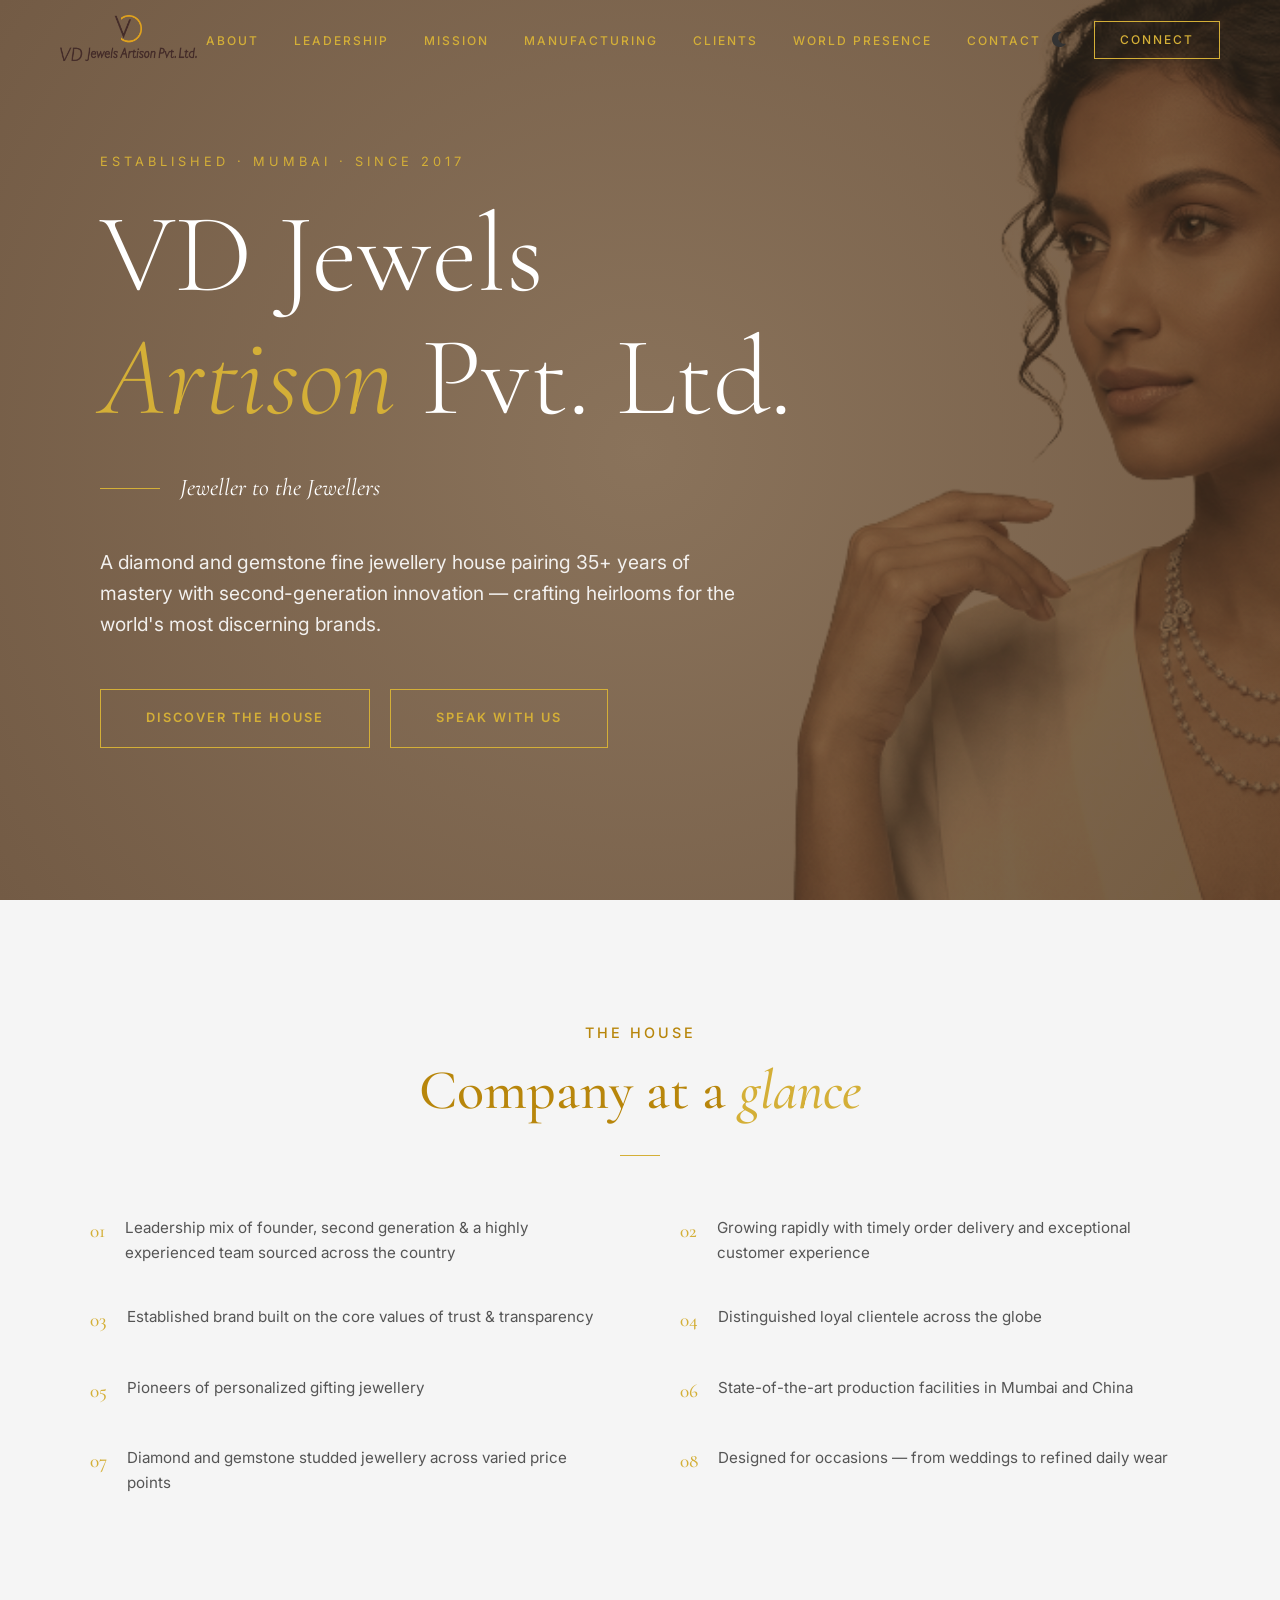
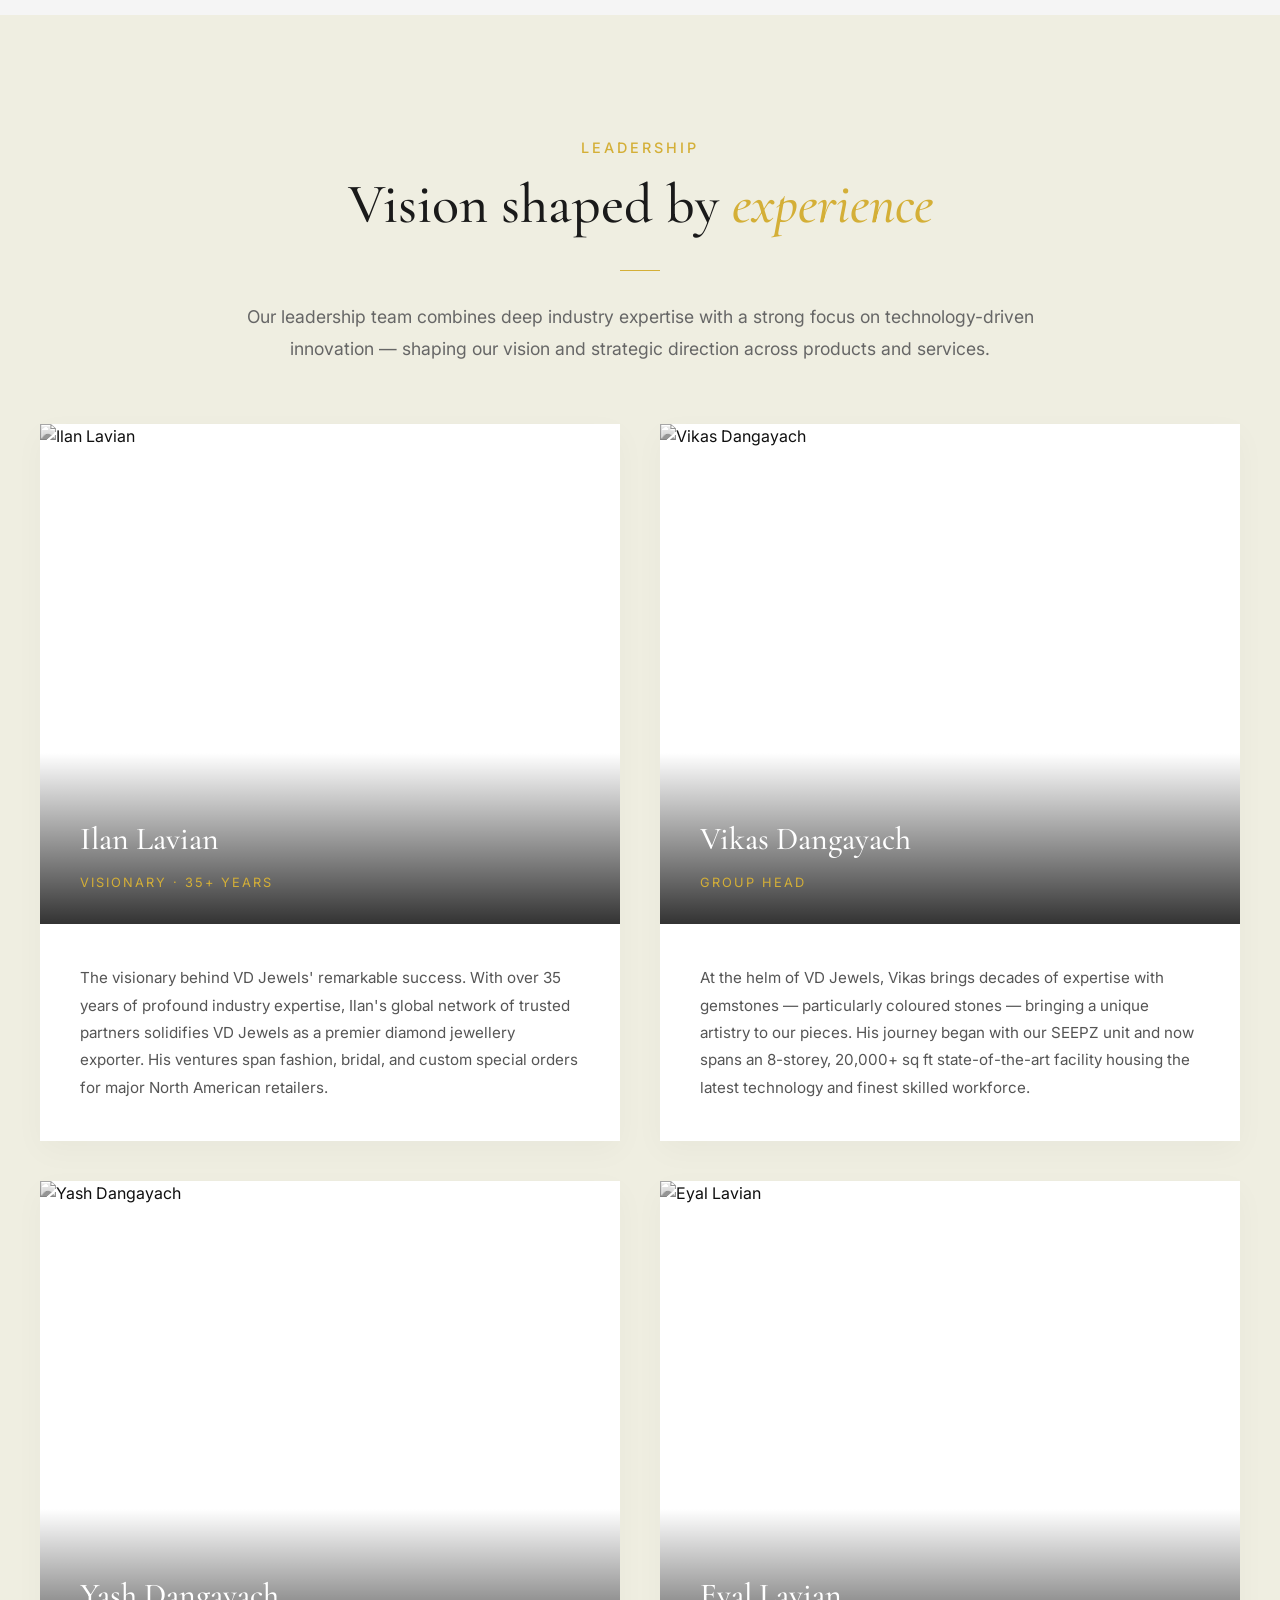
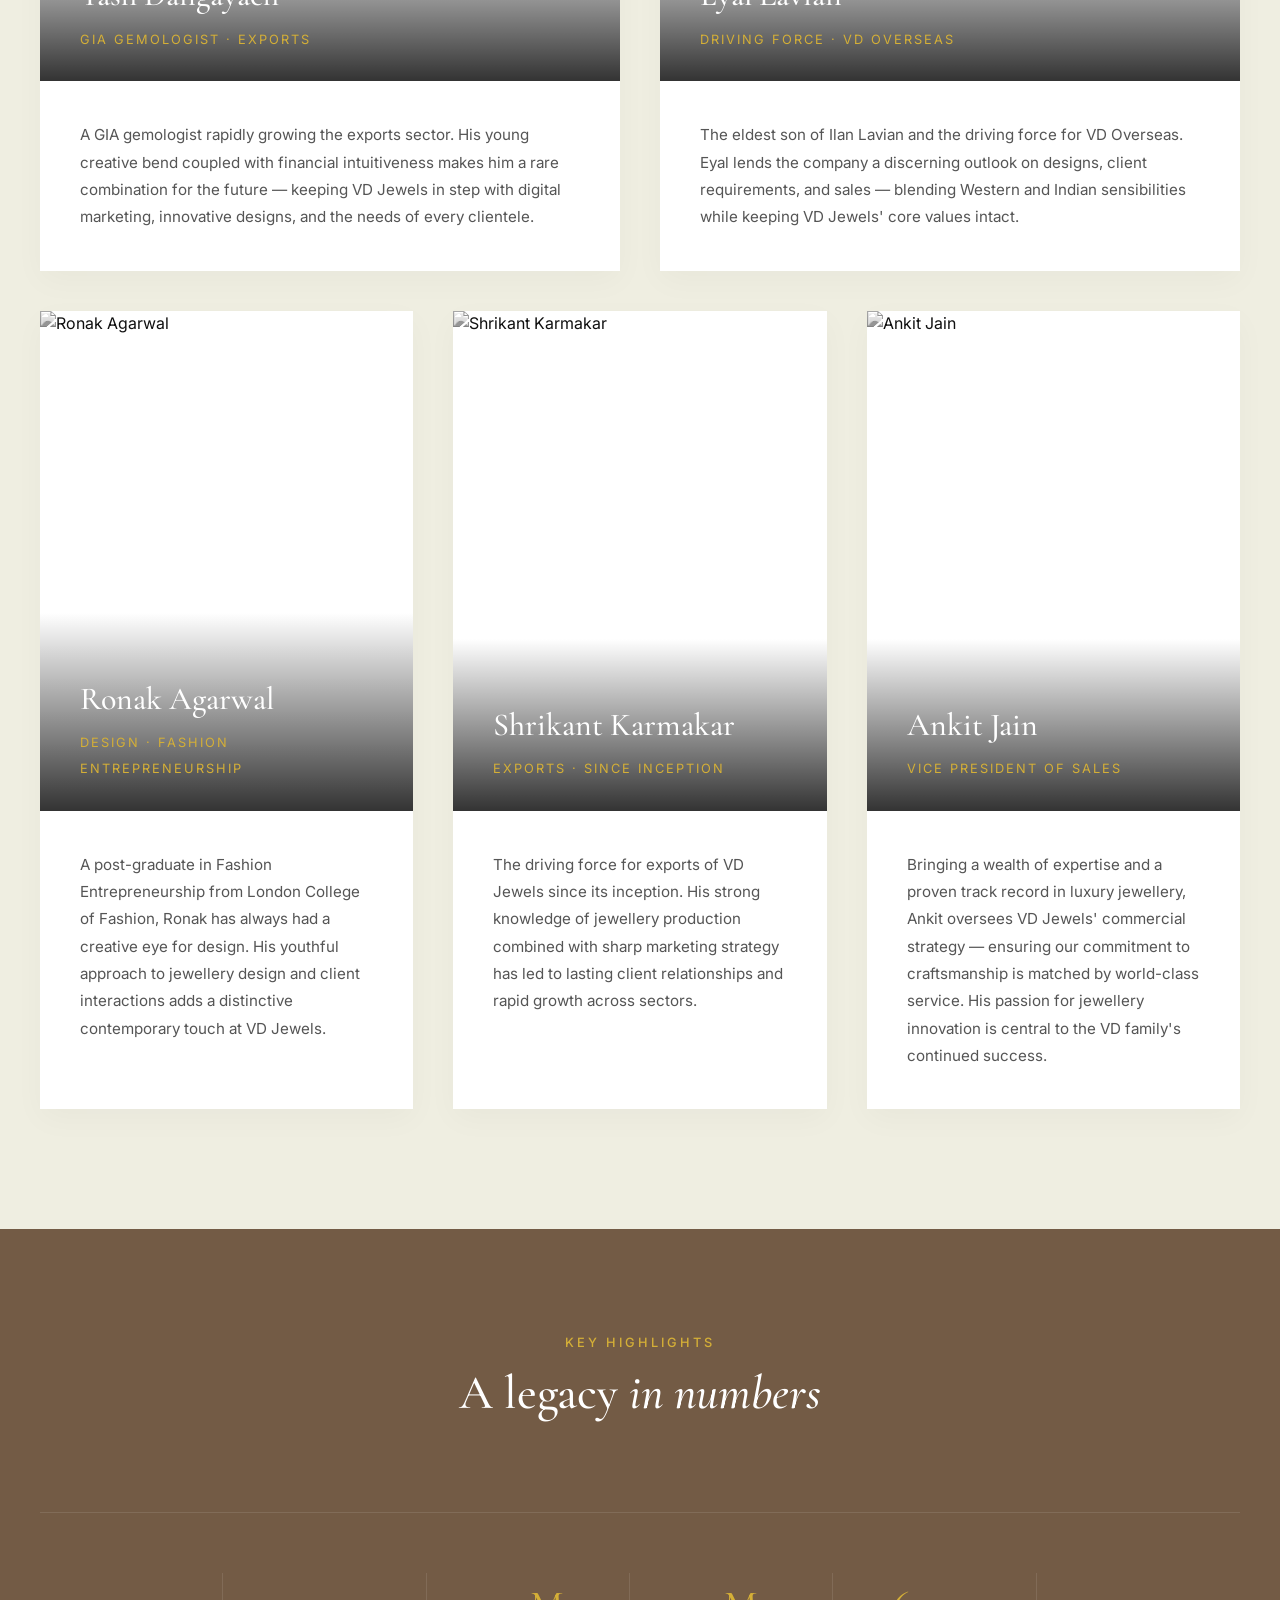
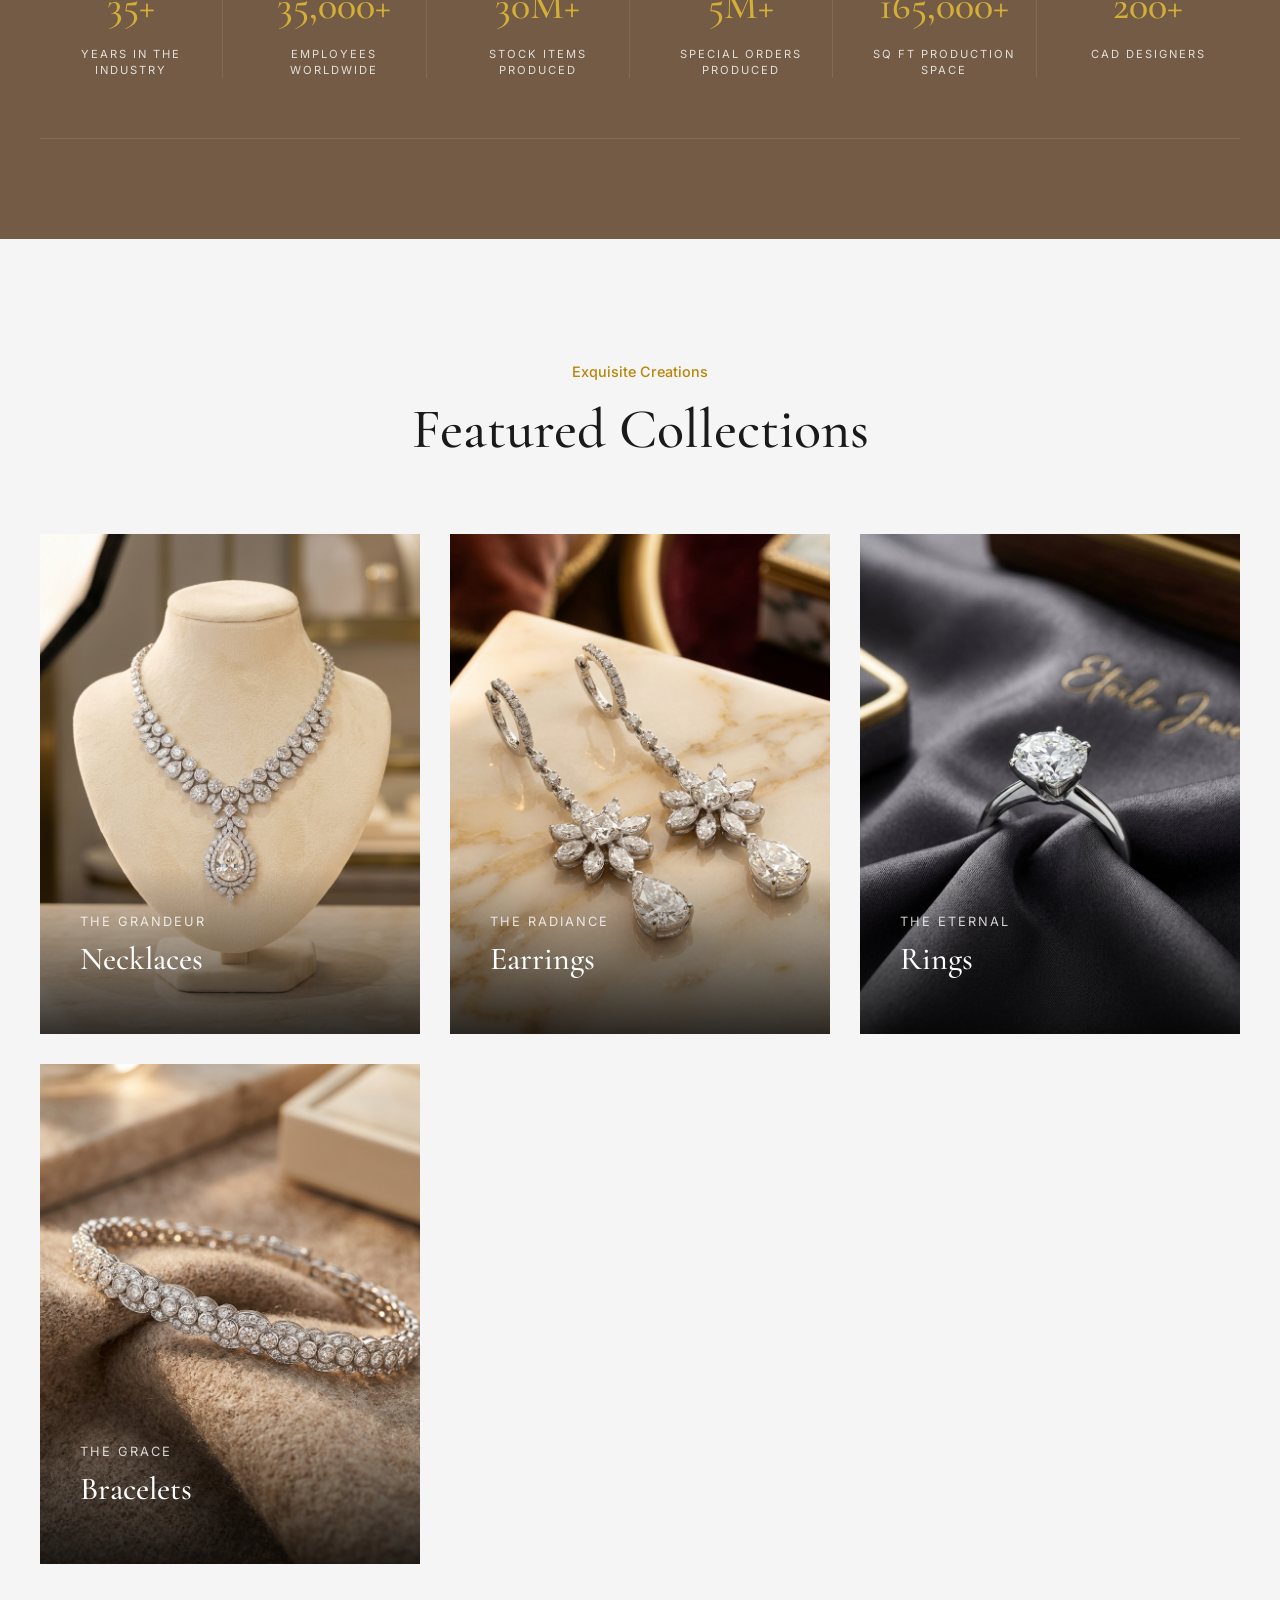
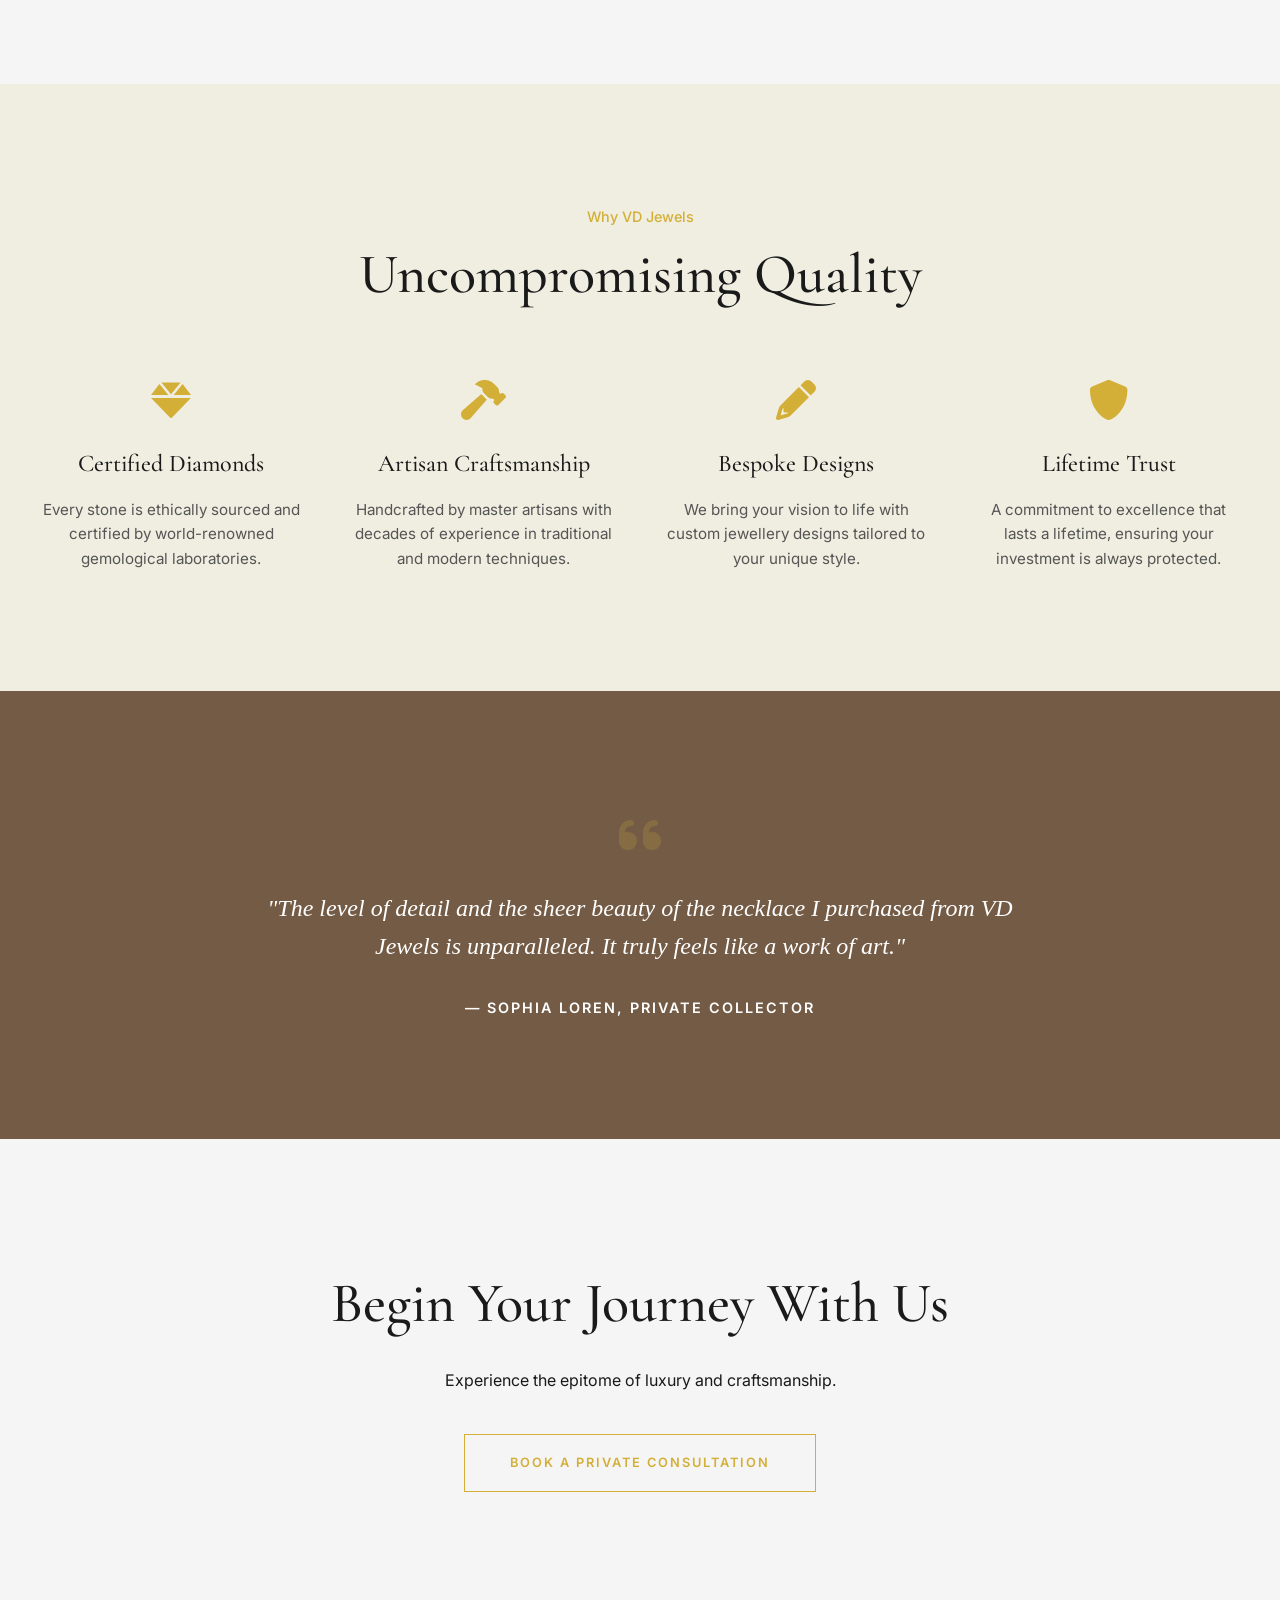
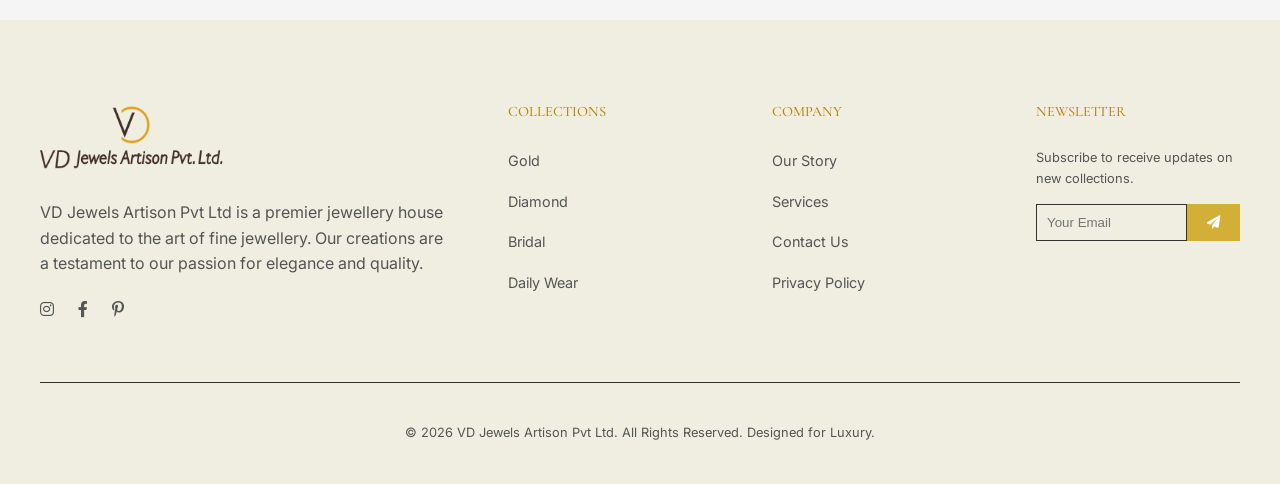
==== index.html @ 435f90dc "Summary (required) Upload" ====
<!DOCTYPE html>
<html lang="en">
<head>
    <meta charset="UTF-8">
    <meta name="viewport" content="width=device-width, initial-scale=1.0">
    <title>VD Jewels Artison | Luxury Jewellery House</title>
    <meta name="description" content="Discover exquisite craftsmanship and timeless elegance at VD Jewels Artison. Premium diamond and gold jewellery for every occasion.">
    <link rel="stylesheet" href="index.css?v=3">
    <link rel="stylesheet" href="https://cdnjs.cloudflare.com/ajax/libs/font-awesome/6.0.0/css/all.min.css">
</head>
<body>
    <nav id="navbar" class="new-strip-nav">
        <div class="strip-container">
            <a href="index.html" class="logo">
                <img src="assets/logo_uploaded.png" alt="VD JEWELS ARTISON">
            </a>
            <ul class="nav-links strip-links">
                <li><a href="about.html">ABOUT</a></li>
                <li><a href="#leadership">LEADERSHIP</a></li>
                <li><a href="#">MISSION</a></li>
                <li><a href="#">MANUFACTURING</a></li>
                <li><a href="#">CLIENTS</a></li>
                <li><a href="world-presence.html">WORLD PRESENCE</a></li>
                <li><a href="contact.html">CONTACT</a></li>
            </ul>
            <div class="nav-actions">
                <button id="theme-toggle" class="theme-toggle strip-theme-toggle" aria-label="Toggle theme">
                    <i class="fas fa-moon"></i>
                </button>
                <a href="contact.html" class="nav-connect-btn">CONNECT</a>
            </div>
        </div>
    </nav>

    <header class="hero">
        <img src="assets/hero_uploaded.png" alt="Luxury Jewellery Hero" class="hero-img">
        <div class="hero-content">
            <span class="est">Established · Mumbai · Since 2017</span>
            <h1 class="serif">VD Jewels <br><span class="gold-italic">Artison</span> Pvt. Ltd.</h1>
            <div class="hero-tagline">Jeweller to the Jewellers</div>
            <p class="hero-description">
                A diamond and gemstone fine jewellery house pairing 35+ years of mastery with second-generation innovation — crafting heirlooms for the world's most discerning brands.
            </p>
            <div class="hero-buttons">
                <a href="products.html" class="cta-button btn-solid">Discover The House</a>
                <a href="contact.html" class="cta-button btn-outline">Speak With Us</a>
            </div>
        </div>
    </header>

    <section class="section-padding fade-in company-glance-section">
        <div class="container text-center">
            <span class="section-subtitle house-subtitle">THE HOUSE</span>
            <h2 class="section-title serif glance-title">Company at a <span class="gold-italic">glance</span></h2>
            <div style="width: 40px; height: 1px; background: var(--accent-gold); margin: 0 auto 60px;"></div>
            <div class="glance-grid-minimal">
                <div class="glance-item-minimal">
                    <span class="glance-num serif">01</span>
                    <p>Leadership mix of founder, second generation & a highly experienced team sourced across the country</p>
                </div>
                <div class="glance-item-minimal">
                    <span class="glance-num serif">02</span>
                    <p>Growing rapidly with timely order delivery and exceptional customer experience</p>
                </div>
                <div class="glance-item-minimal">
                    <span class="glance-num serif">03</span>
                    <p>Established brand built on the core values of trust & transparency</p>
                </div>
                <div class="glance-item-minimal">
                    <span class="glance-num serif">04</span>
                    <p>Distinguished loyal clientele across the globe</p>
                </div>
                <div class="glance-item-minimal">
                    <span class="glance-num serif">05</span>
                    <p>Pioneers of personalized gifting jewellery</p>
                </div>
                <div class="glance-item-minimal">
                    <span class="glance-num serif">06</span>
                    <p>State-of-the-art production facilities in Mumbai and China</p>
                </div>
                <div class="glance-item-minimal">
                    <span class="glance-num serif">07</span>
                    <p>Diamond and gemstone studded jewellery across varied price points</p>
                </div>
                <div class="glance-item-minimal">
                    <span class="glance-num serif">08</span>
                    <p>Designed for occasions — from weddings to refined daily wear</p>
                </div>
            </div>
        </div>
    </section>

    <!-- Leadership Section -->
    <section id="leadership" class="section-padding fade-in leadership-section">
        <div class="container">
            <div class="text-center" style="margin-bottom: 60px;">
                <span class="section-subtitle" style="color: var(--accent-gold); letter-spacing: 3px;">LEADERSHIP</span>
                <h2 class="section-title serif" style="font-size: 3.5rem; margin-bottom: 20px;">Vision shaped by <span class="gold-italic">experience</span></h2>
                <div style="width: 40px; height: 1px; background: var(--accent-gold); margin: 0 auto 30px;"></div>
                <p style="max-width: 800px; margin: 0 auto; color: #666; font-size: 1.1rem; line-height: 1.8;">
                    Our leadership team combines deep industry expertise with a strong focus on technology-driven innovation — shaping our vision and strategic direction across products and services.
                </p>
            </div>

            <div class="leadership-grid">
                <!-- Leader 1 -->
                <div class="leader-card">
                    <div class="leader-img-wrapper">
                        <img src="file:///G:/Graphic/Suyash/Presentation/VD%20Presentation%20Profile/Images/ilan_lavian.png" alt="Ilan Lavian">
                        <div class="leader-info-overlay">
                            <h3 class="serif">Ilan Lavian</h3>
                            <span class="leader-role">VISIONARY · 35+ YEARS</span>
                        </div>
                    </div>
                    <div class="leader-description">
                        <p>The visionary behind VD Jewels' remarkable success. With over 35 years of profound industry expertise, Ilan's global network of trusted partners solidifies VD Jewels as a premier diamond jewellery exporter. His ventures span fashion, bridal, and custom special orders for major North American retailers.</p>
                    </div>
                </div>

                <!-- Leader 2 -->
                <div class="leader-card">
                    <div class="leader-img-wrapper">
                        <img src="file:///G:/Graphic/Suyash/Presentation/VD%20Presentation%20Profile/Images/vikas_dangayach.png" alt="Vikas Dangayach">
                        <div class="leader-info-overlay">
                            <h3 class="serif">Vikas Dangayach</h3>
                            <span class="leader-role">GROUP HEAD</span>
                        </div>
                    </div>
                    <div class="leader-description">
                        <p>At the helm of VD Jewels, Vikas brings decades of expertise with gemstones — particularly coloured stones — bringing a unique artistry to our pieces. His journey began with our SEEPZ unit and now spans an 8-storey, 20,000+ sq ft state-of-the-art facility housing the latest technology and finest skilled workforce.</p>
                    </div>
                </div>

                <!-- Leader 3 -->
                <div class="leader-card">
                    <div class="leader-img-wrapper">
                        <img src="file:///G:/Graphic/Suyash/Presentation/VD%20Presentation%20Profile/Images/yash_dangayach.png" alt="Yash Dangayach">
                        <div class="leader-info-overlay">
                            <h3 class="serif">Yash Dangayach</h3>
                            <span class="leader-role">GIA Gemologist · Exports</span>
                        </div>
                    </div>
                    <div class="leader-description">
                        <p>A GIA gemologist rapidly growing the exports sector. His young creative bend coupled with financial intuitiveness makes him a rare combination for the future — keeping VD Jewels in step with digital marketing, innovative designs, and the needs of every clientele.</p>
                    </div>
                </div>

                <!-- Leader 4 -->
                <div class="leader-card">
                    <div class="leader-img-wrapper">
                        <img src="file:///G:/Graphic/Suyash/Presentation/VD%20Presentation%20Profile/Images/eyal_lavian.png" alt="Eyal Lavian">
                        <div class="leader-info-overlay">
                            <h3 class="serif">Eyal Lavian</h3>
                            <span class="leader-role">Driving Force · VD Overseas</span>
                        </div>
                    </div>
                    <div class="leader-description">
                        <p>The eldest son of Ilan Lavian and the driving force for VD Overseas. Eyal lends the company a discerning outlook on designs, client requirements, and sales — blending Western and Indian sensibilities while keeping VD Jewels' core values intact.</p>
                    </div>
                </div>
            </div>

            <!-- Second Tier Leadership (3 Columns) -->
            <div class="leadership-grid-3">
                <!-- Leader 5 -->
                <div class="leader-card">
                    <div class="leader-img-wrapper">
                        <img src="file:///G:/Graphic/Suyash/Presentation/VD%20Presentation%20Profile/Images/Rounak%20Agarwal.png" alt="Ronak Agarwal">
                        <div class="leader-info-overlay">
                            <h3 class="serif">Ronak Agarwal</h3>
                            <span class="leader-role">DESIGN · FASHION ENTREPRENEURSHIP</span>
                        </div>
                    </div>
                    <div class="leader-description">
                        <p>A post-graduate in Fashion Entrepreneurship from London College of Fashion, Ronak has always had a creative eye for design. His youthful approach to jewellery design and client interactions adds a distinctive contemporary touch at VD Jewels.</p>
                    </div>
                </div>

                <!-- Leader 6 -->
                <div class="leader-card">
                    <div class="leader-img-wrapper">
                        <img src="file:///G:/Graphic/Suyash/Presentation/VD%20Presentation%20Profile/Images/Shrikant%20Karmakar.png" alt="Shrikant Karmakar">
                        <div class="leader-info-overlay">
                            <h3 class="serif">Shrikant Karmakar</h3>
                            <span class="leader-role">EXPORTS · SINCE INCEPTION</span>
                        </div>
                    </div>
                    <div class="leader-description">
                        <p>The driving force for exports of VD Jewels since its inception. His strong knowledge of jewellery production combined with sharp marketing strategy has led to lasting client relationships and rapid growth across sectors.</p>
                    </div>
                </div>

                <!-- Leader 7 -->
                <div class="leader-card">
                    <div class="leader-img-wrapper">
                        <img src="file:///G:/Graphic/Suyash/Presentation/VD%20Presentation%20Profile/Images/Ankit%20Jain.png" alt="Ankit Jain">
                        <div class="leader-info-overlay">
                            <h3 class="serif">Ankit Jain</h3>
                            <span class="leader-role">VICE PRESIDENT OF SALES</span>
                        </div>
                    </div>
                    <div class="leader-description">
                        <p>Bringing a wealth of expertise and a proven track record in luxury jewellery, Ankit oversees VD Jewels' commercial strategy — ensuring our commitment to craftsmanship is matched by world-class service. His passion for jewellery innovation is central to the VD family's continued success.</p>
                    </div>
                </div>
            </div>
        </div>
    </section>

    <section class="legacy-stats fade-in">
        <div class="container">
            <span class="section-subtitle">KEY HIGHLIGHTS</span>
            <h2 class="section-title serif">A legacy <i>in numbers</i></h2>
            
            <div class="stats-grid-v2">
                <div class="stat-v2">
                    <h3 class="serif">35+</h3>
                    <p>Years in the industry</p>
                </div>
                <div class="stat-v2">
                    <h3 class="serif">35,000+</h3>
                    <p>Employees worldwide</p>
                </div>
                <div class="stat-v2">
                    <h3 class="serif">30M+</h3>
                    <p>Stock items produced</p>
                </div>
                <div class="stat-v2">
                    <h3 class="serif">5M+</h3>
                    <p>Special orders produced</p>
                </div>
                <div class="stat-v2">
                    <h3 class="serif">165,000+</h3>
                    <p>Sq ft production space</p>
                </div>
                <div class="stat-v2">
                    <h3 class="serif">200+</h3>
                    <p>CAD Designers</p>
                </div>
            </div>
        </div>
    </section>

    <section class="section-padding fade-in collections-section">
        <div class="container">
            <div class="text-center">
                <span class="section-subtitle">Exquisite Creations</span>
                <h2 class="section-title">Featured Collections</h2>
            </div>
            <div class="collections-grid">
                <a href="products.html?collection=necklaces" style="display: block;">
                    <div class="collection-card">
                        <img src="assets/necklaces.png" alt="Necklaces">
                        <div class="collection-overlay">
                            <span>The Grandeur</span>
                            <h3>Necklaces</h3>
                        </div>
                    </div>
                </a>
                <a href="products.html?collection=earrings" style="display: block;">
                    <div class="collection-card">
                        <img src="assets/earrings.png" alt="Earrings">
                        <div class="collection-overlay">
                            <span>The Radiance</span>
                            <h3>Earrings</h3>
                        </div>
                    </div>
                </a>
                <a href="products.html?collection=rings" style="display: block;">
                    <div class="collection-card">
                        <img src="assets/rings.png" alt="Rings">
                        <div class="collection-overlay">
                            <span>The Eternal</span>
                            <h3>Rings</h3>
                        </div>
                    </div>
                </a>
                <a href="products.html?collection=bracelets" style="display: block;">
                    <div class="collection-card">
                        <img src="assets/bracelets.png" alt="Bracelets">
                        <div class="collection-overlay">
                            <span>The Grace</span>
                            <h3>Bracelets</h3>
                        </div>
                    </div>
                </a>
            </div>
        </div>
    </section>

    <section class="section-padding features fade-in">
        <div class="container">
            <div class="text-center">
                <span class="section-subtitle">Why VD Jewels</span>
                <h2 class="section-title" style="color: white;">Uncompromising Quality</h2>
            </div>
            <div class="features-grid" style="margin-top: 60px;">
                <div class="feature-item">
                    <i class="fas fa-gem"></i>
                    <h3>Certified Diamonds</h3>
                    <p>Every stone is ethically sourced and certified by world-renowned gemological laboratories.</p>
                </div>
                <div class="feature-item">
                    <i class="fas fa-hammer"></i>
                    <h3>Artisan Craftsmanship</h3>
                    <p>Handcrafted by master artisans with decades of experience in traditional and modern techniques.</p>
                </div>
                <div class="feature-item">
                    <i class="fas fa-pencil-alt"></i>
                    <h3>Bespoke Designs</h3>
                    <p>We bring your vision to life with custom jewellery designs tailored to your unique style.</p>
                </div>
                <div class="feature-item">
                    <i class="fas fa-shield-alt"></i>
                    <h3>Lifetime Trust</h3>
                    <p>A commitment to excellence that lasts a lifetime, ensuring your investment is always protected.</p>
                </div>
            </div>
        </div>
    </section>

    <section class="section-padding testimonials fade-in">
        <div class="container">
            <div class="testimonial-card">
                <i class="fas fa-quote-left" style="font-size: 3rem; color: var(--accent-gold); opacity: 0.2; margin-bottom: 30px;"></i>
                <p>"The level of detail and the sheer beauty of the necklace I purchased from VD Jewels is unparalleled. It truly feels like a work of art."</p>
                <div class="testimonial-author">— Sophia Loren, Private Collector</div>
            </div>
        </div>
    </section>

    <section class="section-padding fade-in cta-section" style="color: white;">
        <div class="container text-center">
            <h2 class="section-title" style="color: white;">Begin Your Journey With Us</h2>
            <p style="margin-bottom: 40px; color: #999;">Experience the epitome of luxury and craftsmanship.</p>
            <a href="contact.html" class="cta-button">Book a Private Consultation</a>
        </div>
    </section>

    <footer>
        <div class="container">
            <div class="footer-content">
                <div class="footer-info">
                    <div class="logo footer-logo">
                        <img src="assets/logo_uploaded.png" alt="VD JEWELS ARTISON" style="height: 80px;">
                    </div>
                    <p style="color: #999; margin-bottom: 20px;">
                        VD Jewels Artison Pvt Ltd is a premier jewellery house dedicated to the art of fine jewellery. Our creations are a testament to our passion for elegance and quality.
                    </p>
                    <div class="social-links">
                        <a href="https://www.instagram.com/vdjartison/" target="_blank" style="margin-right: 20px;"><i class="fab fa-instagram"></i></a>
                        <a href="https://www.facebook.com/vdjartison" target="_blank" style="margin-right: 20px;"><i class="fab fa-facebook-f"></i></a>
                        <a href="#"><i class="fab fa-pinterest-p"></i></a>
                    </div>
                </div>
                <div class="footer-links">
                    <h4>Collections</h4>
                    <ul>
                        <li><a href="#">Gold</a></li>
                        <li><a href="#">Diamond</a></li>
                        <li><a href="#">Bridal</a></li>
                        <li><a href="#">Daily Wear</a></li>
                    </ul>
                </div>
                <div class="footer-links">
                    <h4>Company</h4>
                    <ul>
                        <li><a href="about.html">Our Story</a></li>
                        <li><a href="services.html">Services</a></li>
                        <li><a href="contact.html">Contact Us</a></li>
                        <li><a href="#">Privacy Policy</a></li>
                    </ul>
                </div>
                <div class="footer-links">
                    <h4>Newsletter</h4>
                    <p style="color: #999; font-size: 0.8rem; margin-bottom: 15px;">Subscribe to receive updates on new collections.</p>
                    <form style="display: flex;">
                        <input type="email" placeholder="Your Email" style="padding: 10px; border: 1px solid #333; background: transparent; color: white; width: 100%;">
                        <button type="submit" style="padding: 10px 20px; background: var(--accent-gold); border: none; color: white;"><i class="fas fa-paper-plane"></i></button>
                    </form>
                </div>
            </div>
            <div class="footer-bottom">
                <p>&copy; 2026 VD Jewels Artison Pvt Ltd. All Rights Reserved. Designed for Luxury.</p>
            </div>
        </div>
    </footer>

    <script src="main.js"></script>
</body>
</html>
---- index.css ----
@import url('https://fonts.googleapis.com/css2?family=Inter:wght@300;400;500;600&family=Cormorant+Garamond:ital,wght@0,300;0,400;0,500;0,600;0,700;1,400&display=swap');

:root {
    --primary-color: #EFEEE1;
    --accent-gold: #D4AF37;
    --accent-gold-dark: #B8860B;
    --charcoal: #1A1A1A;
    --deep-charcoal: #0D0D0D;
    --warm-beige: #F5F5DC;
    --text-color: #333333;
    --text-light: #666666;
    --white: #FFFFFF;
    --glass-bg: rgba(239, 238, 225, 0.7);
    --transition: all 0.4s cubic-bezier(0.4, 0, 0.2, 1);
    --bg-color: var(--primary-color);
    --card-bg: var(--white);
}

body.dark-mode {
    --primary-color: #000000;
    --bg-color: #000000;
    --charcoal: #CCCCCC;
    --text-color: #E0E0E0;
    --text-light: #A0A0A0;
    --glass-bg: rgba(0, 0, 0, 0.8);
    --card-bg: #111111;
    --warm-beige: #1A1A1A;
}

* {
    margin: 0;
    padding: 0;
    box-sizing: border-box;
}

html {
    scroll-behavior: smooth;
}

body {
    font-family: 'Inter', sans-serif;
    background-color: var(--bg-color);
    color: var(--text-color);
    line-height: 1.6;
    overflow-x: hidden;
    transition: background-color 0.5s ease, color 0.5s ease;
}

h1, h2, h3, h4, .serif {
    font-family: 'Cormorant Garamond', serif;
    font-weight: 500;
}

a {
    text-decoration: none;
    color: inherit;
    transition: var(--transition);
}

ul {
    list-style: none;
}

img {
    max-width: 100%;
    display: block;
}

.container {
    max-width: 1400px;
    margin: 0 auto;
    padding: 0 40px;
}

/* Typography Utilities */
.text-center { text-align: center; }
.gold-text { color: var(--accent-gold); }
.uppercase { text-transform: uppercase; letter-spacing: 0.15em; }
.section-title {
    font-size: clamp(2rem, 5vw, 3.5rem);
    margin-bottom: 20px;
    color: var(--charcoal);
}
.section-subtitle {
    font-size: 0.9rem;
    font-weight: 500;
    color: var(--accent-gold);
    margin-bottom: 10px;
}

/* Layout Utilities */
.section-padding {
    padding: 120px 0;
}

/* Navbar */
/* New Strip Navbar */
.new-strip-nav {
    position: fixed;
    top: 0;
    left: 0;
    width: 100%;
    z-index: 1000;
    background-color: transparent !important; /* Transparent before scroll */
    border-bottom: 1px solid transparent; /* Hidden border initially */
    padding: 10px 0 !important;
    transition: background-color 0.4s ease, border-color 0.4s ease;
}

.new-strip-nav.scrolled {
    background-color: #E6E1D9 !important; /* Light cream beige on scroll */
    border-bottom: 1px solid #5D534A; /* Dark brown bottom strip */
}

.strip-container {
    display: flex;
    justify-content: space-between;
    align-items: center;
    max-width: 100%; /* Changed from 1400px to make it continuous */
    margin: 0 auto;
    padding: 0 60px; /* Slight extra padding for ultra-wide screens */
    width: 100%;
}

.new-strip-nav .logo img {
    height: 60px; /* Increased slightly */
    width: auto;
    transition: height 0.4s ease;
}

.new-strip-nav .strip-links {
    display: flex;
    gap: 35px;
    margin: 0 auto;
    list-style: none;
    padding: 0;
}

.new-strip-nav .strip-links a {
    color: var(--accent-gold) !important;
    font-size: 0.75rem;
    font-weight: 500;
    letter-spacing: 2px;
    text-transform: uppercase;
    text-decoration: none;
    transition: color 0.3s ease;
}

.new-strip-nav .strip-links a::after {
    display: none; /* remove original underline effect */
}

.new-strip-nav .strip-links a:hover {
    color: #fff !important;
}

.new-strip-nav .nav-connect-btn {
    border: 1px solid var(--accent-gold);
    color: var(--accent-gold);
    padding: 8px 25px;
    font-size: 0.75rem;
    font-weight: 500;
    letter-spacing: 2px;
    text-transform: uppercase;
    text-decoration: none;
    transition: all 0.3s ease;
}

.new-strip-nav .nav-connect-btn:hover {
    background-color: var(--accent-gold);
    color: #000;
}

.nav-actions {
    display: flex;
    align-items: center;
    gap: 20px;
}

.strip-theme-toggle {
    background: transparent;
    border: none;
    color: var(--accent-gold);
    font-size: 1.1rem;
    cursor: pointer;
    transition: color 0.3s ease;
    padding: 5px;
}

.strip-theme-toggle:hover {
    color: #fff;
}

/* Dark Mode Navigation Overrides */
body.dark-mode .new-strip-nav.scrolled {
    background-color: #111111 !important;
    border-bottom: 1px solid #333333;
}

body.dark-mode .new-strip-nav .strip-links a,
body.dark-mode .strip-theme-toggle {
    color: #CCCCCC !important;
}

body.dark-mode .strip-theme-toggle:hover,
body.dark-mode .new-strip-nav .strip-links a:hover {
    color: #FFFFFF !important;
}

body.dark-mode .new-strip-nav .nav-connect-btn {
    border-color: #CCCCCC;
    color: #CCCCCC;
}

body.dark-mode .new-strip-nav .nav-connect-btn:hover {
    background-color: #CCCCCC;
    color: #111111;
}

nav {
    position: fixed;
    top: 0;
    left: 0;
    width: 100%;
    z-index: 1000;
    padding: 25px 0;
    transition: var(--transition);
}

nav.scrolled {
    background: var(--glass-bg);
    backdrop-filter: blur(15px);
    padding: 15px 0;
    box-shadow: 0 4px 30px rgba(0, 0, 0, 0.05);
}

nav .container {
    display: flex;
    justify-content: space-between;
    align-items: center;
}

.logo {
    display: flex;
    align-items: center;
}

.logo img {
    height: 60px;
    width: auto;
}

nav.scrolled .logo img {
    height: 50px;
}

.nav-icons {
    display: flex;
    align-items: center;
    gap: 20px;
}

.theme-toggle {
    background: none;
    border: none;
    color: inherit;
    cursor: pointer;
    font-size: 1.1rem;
    padding: 5px;
    transition: var(--transition);
}

.theme-toggle:hover {
    color: var(--accent-gold);
}

.nav-links {
    display: flex;
    gap: 40px;
}

.nav-links a {
    font-size: 0.85rem;
    font-weight: 500;
    text-transform: uppercase;
    letter-spacing: 1px;
    position: relative;
    color: var(--white); /* Ensure links are white on dark bg */
}

.nav-links a::after {
    content: '';
    position: absolute;
    bottom: -5px;
    left: 0;
    width: 0;
    height: 1px;
    background: var(--accent-gold);
    transition: var(--transition);
}

.nav-links a:hover::after {
    width: 100%;
}

/* Hero Section */
.hero {
    height: 100vh;
    width: 100%;
    position: relative;
    display: flex;
    align-items: center;
    justify-content: flex-start; /* Align text to left like screenshot */
    overflow: hidden;
    background: radial-gradient(circle at center, #7A614A 0%, #4A3728 100%);
}

.hero-img {
    position: absolute;
    top: 0;
    right: -10%;
    width: 90%;
    height: 100%;
    object-fit: cover;
    object-position: center top;
    z-index: 0;
    opacity: 0.7;
    filter: sepia(0.3) contrast(1.1);
    mix-blend-mode: multiply;
}

/* Dark Mode Overrides for Hero Banner */
body.dark-mode .hero {
    background: radial-gradient(circle at center, #2A2A2A 0%, #000000 100%);
}

body.dark-mode .hero-img {
    mix-blend-mode: luminosity;
    opacity: 0.6;
    filter: contrast(1.1);
}

.hero-content {
    text-align: left;
    color: var(--white);
    max-width: 900px;
    padding-left: 100px;
    z-index: 1;
}

.hero-content .est {
    font-size: 0.8rem;
    letter-spacing: 4px;
    text-transform: uppercase;
    color: var(--accent-gold);
    margin-bottom: 20px;
    display: block;
}

.hero-content h1 {
    font-size: clamp(3.5rem, 10vw, 7rem);
    line-height: 1.1;
    margin-bottom: 30px;
    font-weight: 300;
}

.gold-italic {
    color: var(--accent-gold);
    font-style: italic;
    font-family: 'Cormorant Garamond', serif;
}

.hero-tagline {
    font-family: 'Cormorant Garamond', serif;
    font-style: italic;
    font-size: 1.5rem;
    margin-bottom: 40px;
    display: flex;
    align-items: center;
    gap: 20px;
}

.hero-tagline::before {
    content: '';
    width: 60px;
    height: 1px;
    background: var(--accent-gold);
}

.hero-description {
    font-size: 1.2rem;
    line-height: 1.6;
    margin-bottom: 50px;
    max-width: 650px;
    opacity: 0.9;
}

.hero-buttons {
    display: flex;
    gap: 20px;
}

.btn-solid {
    background: linear-gradient(135deg, #D4AF37 0%, #B8860B 100%);
    color: var(--white);
    border: none;
}

.btn-outline {
    background: transparent;
    border: 1px solid rgba(255,255,255,0.5);
    color: var(--white);
}

.btn-outline:hover {
    border-color: var(--accent-gold);
    background: rgba(212, 175, 55, 0.1);
}

.cta-button {
    display: inline-block;
    padding: 18px 45px;
    background: transparent;
    border: 1px solid var(--accent-gold);
    color: var(--accent-gold);
    text-transform: uppercase;
    letter-spacing: 2px;
    font-size: 0.8rem;
    font-weight: 600;
    transition: var(--transition);
    cursor: pointer;
    overflow: hidden;
    position: relative;
}

.cta-button:hover {
    background: var(--accent-gold);
    color: var(--white);
}

/* Glassmorphism */
.glass {
    background: rgba(255, 255, 255, 0.05);
    backdrop-filter: blur(10px);
    border: 1px solid rgba(255, 255, 255, 0.1);
    box-shadow: 0 8px 32px 0 rgba(0, 0, 0, 0.1);
}

/* Collections Grid */
.collections-grid {
    display: grid;
    grid-template-columns: repeat(auto-fit, minmax(300px, 1fr));
    gap: 30px;
    margin-top: 60px;
}

.collection-card {
    position: relative;
    height: 500px;
    overflow: hidden;
    cursor: pointer;
}

.collection-card img {
    width: 100%;
    height: 100%;
    object-fit: cover;
    transition: transform 0.8s cubic-bezier(0.4, 0, 0.2, 1);
}

.collection-card:hover img {
    transform: scale(1.1);
}

.collection-overlay {
    position: absolute;
    bottom: 0;
    left: 0;
    width: 100%;
    padding: 40px;
    background: linear-gradient(to top, rgba(0,0,0,0.8), transparent);
    color: var(--white);
    transition: var(--transition);
}

.collection-overlay h3 {
    font-size: 2rem;
    margin-bottom: 10px;
}

.collection-overlay span {
    font-size: 0.8rem;
    text-transform: uppercase;
    letter-spacing: 2px;
    opacity: 0.8;
}

/* Why Choose Us */
.features {
    background-color: var(--deep-charcoal);
    color: var(--white);
}

.features-grid {
    display: grid;
    grid-template-columns: repeat(auto-fit, minmax(250px, 1fr));
    gap: 50px;
}

.feature-item {
    text-align: center;
}

.feature-item i {
    font-size: 2.5rem;
    color: var(--accent-gold);
    margin-bottom: 25px;
    display: block;
}

.feature-item h3 {
    margin-bottom: 15px;
    font-size: 1.5rem;
}

.feature-item p {
    font-size: 0.95rem;
    color: #aaa;
}

/* Testimonials */
.testimonials {
    background: var(--warm-beige);
}

.testimonial-card {
    max-width: 800px;
    margin: 0 auto;
    text-align: center;
}

.testimonial-card p {
    font-size: 1.5rem;
    font-family: 'Playfair Display', serif;
    font-style: italic;
    margin-bottom: 30px;
}

.testimonial-author {
    font-weight: 600;
    text-transform: uppercase;
    letter-spacing: 2px;
    font-size: 0.9rem;
}

/* Footer */
footer {
    background: var(--deep-charcoal);
    color: var(--white);
    padding: 80px 0 40px;
}

.footer-content {
    display: grid;
    grid-template-columns: 2fr 1fr 1fr 1fr;
    gap: 60px;
    margin-bottom: 60px;
}

.footer-logo {
    font-size: 2rem;
    margin-bottom: 20px;
}

.footer-links h4 {
    margin-bottom: 25px;
    color: var(--accent-gold);
    text-transform: uppercase;
    font-size: 0.9rem;
}

.footer-links ul li {
    margin-bottom: 15px;
}

.footer-links ul li a {
    color: #999;
    font-size: 0.9rem;
}

.footer-links ul li a:hover {
    color: var(--accent-gold);
}

.footer-bottom {
    border-top: 1px solid #333;
    padding-top: 40px;
    text-align: center;
    color: #666;
    font-size: 0.8rem;
}

/* Animations */
@keyframes fadeInUp {
    to {
        opacity: 1;
        transform: translateY(0);
    }
}

.fade-in {
    opacity: 0;
    transform: translateY(30px);
    transition: opacity 1s ease-out, transform 1s ease-out;
}

.fade-in.appear {
    opacity: 1;
    transform: translateY(0);
}

/* Responsive */
@media (max-width: 992px) {
    .footer-content {
        grid-template-columns: 1fr 1fr;
    }
}

@media (max-width: 768px) {
    .nav-links {
        display: none;
    }
    .container {
        padding: 0 20px;
    }
    .footer-content {
        grid-template-columns: 1fr;
    }
}

/* Company at a glance (Minimal) */
.glance-grid-minimal {
    display: grid;
    grid-template-columns: repeat(2, 1fr);
    column-gap: 80px;
    row-gap: 40px;
    text-align: left;
    max-width: 1100px;
    margin-left: auto;
    margin-right: auto;
}

.glance-item-minimal {
    display: flex;
    align-items: flex-start;
    gap: 20px;
}

.glance-num {
    font-size: 1.2rem;
    color: var(--accent-gold);
    line-height: 1.6;
}

.glance-item-minimal p {
    font-size: 0.95rem;
    color: #555;
    line-height: 1.6;
    margin: 0;
}

@media (max-width: 768px) {
    .glance-grid-minimal {
        grid-template-columns: 1fr;
        column-gap: 0;
    }
}


/* Leadership Section */
.leadership-grid {
    display: grid;
    grid-template-columns: repeat(2, 1fr);
    gap: 40px;
    margin-top: 50px;
}

.leadership-grid-3 {
    display: grid;
    grid-template-columns: repeat(3, 1fr);
    gap: 40px;
    margin-top: 40px; /* Space between the two grids */
}

.leader-card {
    background: #fff;
    box-shadow: 0 10px 30px rgba(0,0,0,0.03);
    overflow: hidden;
    transition: transform 0.3s ease;
}

.leader-card:hover {
    transform: translateY(-5px);
}

.leader-img-wrapper {
    position: relative;
    height: 500px;
    overflow: hidden;
}

.leader-img-wrapper img {
    width: 100%;
    height: 100%;
    object-fit: cover;
    object-position: top center;
    filter: grayscale(100%) contrast(1.1);
    transition: filter 0.5s ease, transform 0.5s ease;
}

.leader-card:hover .leader-img-wrapper img {
    filter: grayscale(0%) contrast(1);
    transform: scale(1.05);
}

.leader-info-overlay {
    position: absolute;
    bottom: 0;
    left: 0;
    width: 100%;
    padding: 60px 40px 30px;
    background: linear-gradient(to top, rgba(0,0,0,0.8) 0%, transparent 100%);
    color: var(--white);
}

.leader-info-overlay h3 {
    font-size: 2rem;
    margin-bottom: 5px;
}

.leader-role {
    font-size: 0.8rem;
    letter-spacing: 2px;
    color: var(--accent-gold);
    text-transform: uppercase;
}

.leader-description {
    padding: 40px;
}

.leader-description p {
    color: #555;
    line-height: 1.8;
    font-size: 0.95rem;
}

@media (max-width: 992px) {
    .leadership-grid, .leadership-grid-3 {
        grid-template-columns: 1fr;
    }
}

/* Legacy in Numbers Section */
.legacy-stats {
    background-color: #7A614A; /* Bronze/Brown from screenshot */
    color: var(--white);
    padding: 100px 0;
    text-align: center;
}

.legacy-stats .section-subtitle {
    color: #D4AF37;
    font-size: 0.8rem;
    letter-spacing: 3px;
    margin-bottom: 15px;
}

.legacy-stats .section-title {
    color: var(--white);
    font-size: 3rem;
    margin-bottom: 80px;
}

.stats-grid-v2 {
    display: grid;
    grid-template-columns: repeat(6, 1fr);
    gap: 20px;
    border-top: 1px solid rgba(255,255,255,0.1);
    border-bottom: 1px solid rgba(255,255,255,0.1);
    padding: 60px 0;
}

.stat-v2 {
    padding: 0 20px;
    border-right: 1px solid rgba(255,255,255,0.1);
}

.stat-v2:last-child {
    border-right: none;
}

.stat-v2 h3 {
    font-size: 2.5rem;
    color: #D4AF37;
    margin-bottom: 10px;
}

.stat-v2 p {
    font-size: 0.7rem;
    text-transform: uppercase;
    letter-spacing: 2px;
    line-height: 1.4;
    opacity: 0.8;
}

@media (max-width: 1200px) {
    .stats-grid-v2 {
        grid-template-columns: repeat(3, 1fr);
        gap: 40px;
    }
    .stat-v2:nth-child(3n) {
        border-right: none;
    }
}

@media (max-width: 768px) {
    .stats-grid-v2 {
        grid-template-columns: repeat(2, 1fr);
    }
    .stat-v2:nth-child(2n) {
        border-right: none;
    }
}

/* Company at a Glance Section */
.company-glance-section {
    background: #FAFAFA;
    color: var(--charcoal);
}

.house-subtitle {
    color: var(--accent-gold);
    letter-spacing: 3px;
}

.glance-title {
    font-size: 3.5rem;
    margin-bottom: 20px;
}

/* Dark Mode Overrides for Company at a Glance */
body.dark-mode .company-glance-section {
    background: #1A1A1A; /* Grey background */
    color: #E4E6EB; /* Text color */
}

body.dark-mode .company-glance-section .glance-item-minimal p {
    color: #E4E6EB; /* Brighter grey text */
}

body.dark-mode .company-glance-section .glance-title {
    color: var(--accent-gold); /* Make the entire title gold */
}

body.dark-mode .company-glance-section .glance-title .gold-italic {
    color: var(--accent-gold); /* Keep the italic part gold too */
}

/* Alternating Background Layouts in Dark Mode */
body.dark-mode .leadership-section {
    background-color: #000000 !important;
}

body.dark-mode .legacy-stats {
    background-color: #1A1A1A !important;
}

body.dark-mode .collections-section {
    background-color: #000000 !important;
}

body.dark-mode .features {
    background-color: #1A1A1A !important;
}

body.dark-mode .testimonials {
    background-color: #000000 !important;
}

body.dark-mode .cta-section {
    background-color: #1A1A1A !important;
}

body.dark-mode footer {
    background-color: #000000 !important;
}

/* Light Mode Alternating Layout Colors */
body:not(.dark-mode) .hero {
    background: radial-gradient(circle at center, #8A735B 0%, #735B45 100%) !important;
}

body:not(.dark-mode) .company-glance-section {
    background-color: #f5f5f5 !important;
    color: var(--charcoal) !important;
}
body:not(.dark-mode) .company-glance-section p {
    color: #555555 !important;
}
body:not(.dark-mode) .company-glance-section .house-subtitle,
body:not(.dark-mode) .company-glance-section .glance-title {
    color: var(--accent-gold-dark) !important;
}

body:not(.dark-mode) .leadership-section {
    background-color: #efeee1 !important;
    color: var(--charcoal) !important;
}

body:not(.dark-mode) .legacy-stats {
    background-color: #735b45 !important;
    color: #FFFFFF !important;
}
body:not(.dark-mode) .legacy-stats .section-title,
body:not(.dark-mode) .legacy-stats p,
body:not(.dark-mode) .legacy-stats h3 {
    color: #FFFFFF !important;
}
body:not(.dark-mode) .legacy-stats .section-subtitle,
body:not(.dark-mode) .legacy-stats .stat-v2 h3 {
    color: #D4AF37 !important;
}

body:not(.dark-mode) .collections-section {
    background-color: #f5f5f5 !important;
    color: var(--charcoal) !important;
}
body:not(.dark-mode) .collections-section .section-title {
    color: var(--charcoal) !important;
}
body:not(.dark-mode) .collections-section .section-subtitle {
    color: var(--accent-gold-dark) !important;
}

body:not(.dark-mode) .features {
    background-color: #efeee1 !important;
    color: var(--charcoal) !important;
}
body:not(.dark-mode) .features .section-title,
body:not(.dark-mode) .features h3 {
    color: var(--charcoal) !important;
}
body:not(.dark-mode) .features p {
    color: #555555 !important;
}

body:not(.dark-mode) .testimonials {
    background-color: #735b45 !important;
    color: #FFFFFF !important;
}
body:not(.dark-mode) .testimonials .testimonial-card p {
    color: #FFFFFF !important;
}

body:not(.dark-mode) .cta-section {
    background-color: #f5f5f5 !important;
    color: var(--charcoal) !important;
}
body:not(.dark-mode) .cta-section .section-title,
body:not(.dark-mode) .cta-section p {
    color: var(--charcoal) !important;
}

body:not(.dark-mode) footer {
    background-color: #efeee1 !important;
    color: var(--charcoal) !important;
}
body:not(.dark-mode) footer p, 
body:not(.dark-mode) footer a {
    color: #555555 !important;
}
body:not(.dark-mode) footer .footer-links h4 {
    color: var(--accent-gold-dark) !important;
}
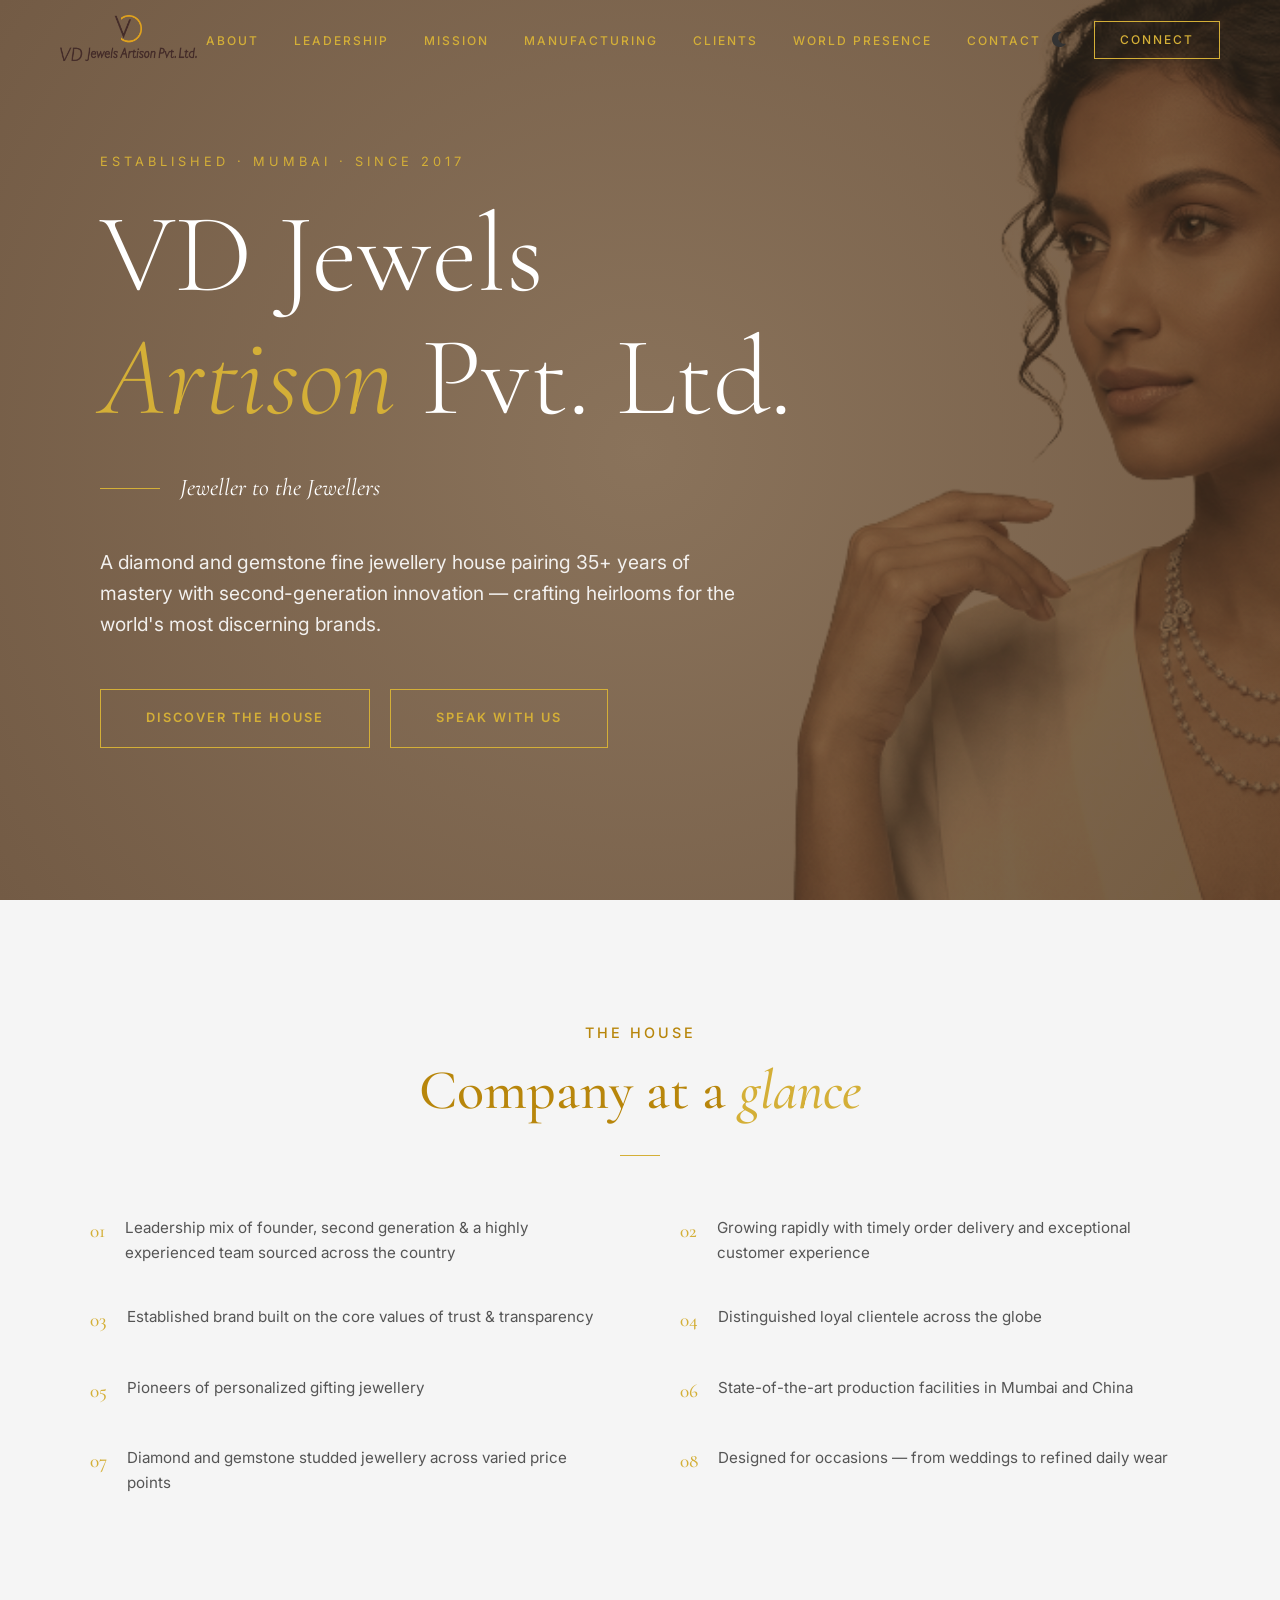
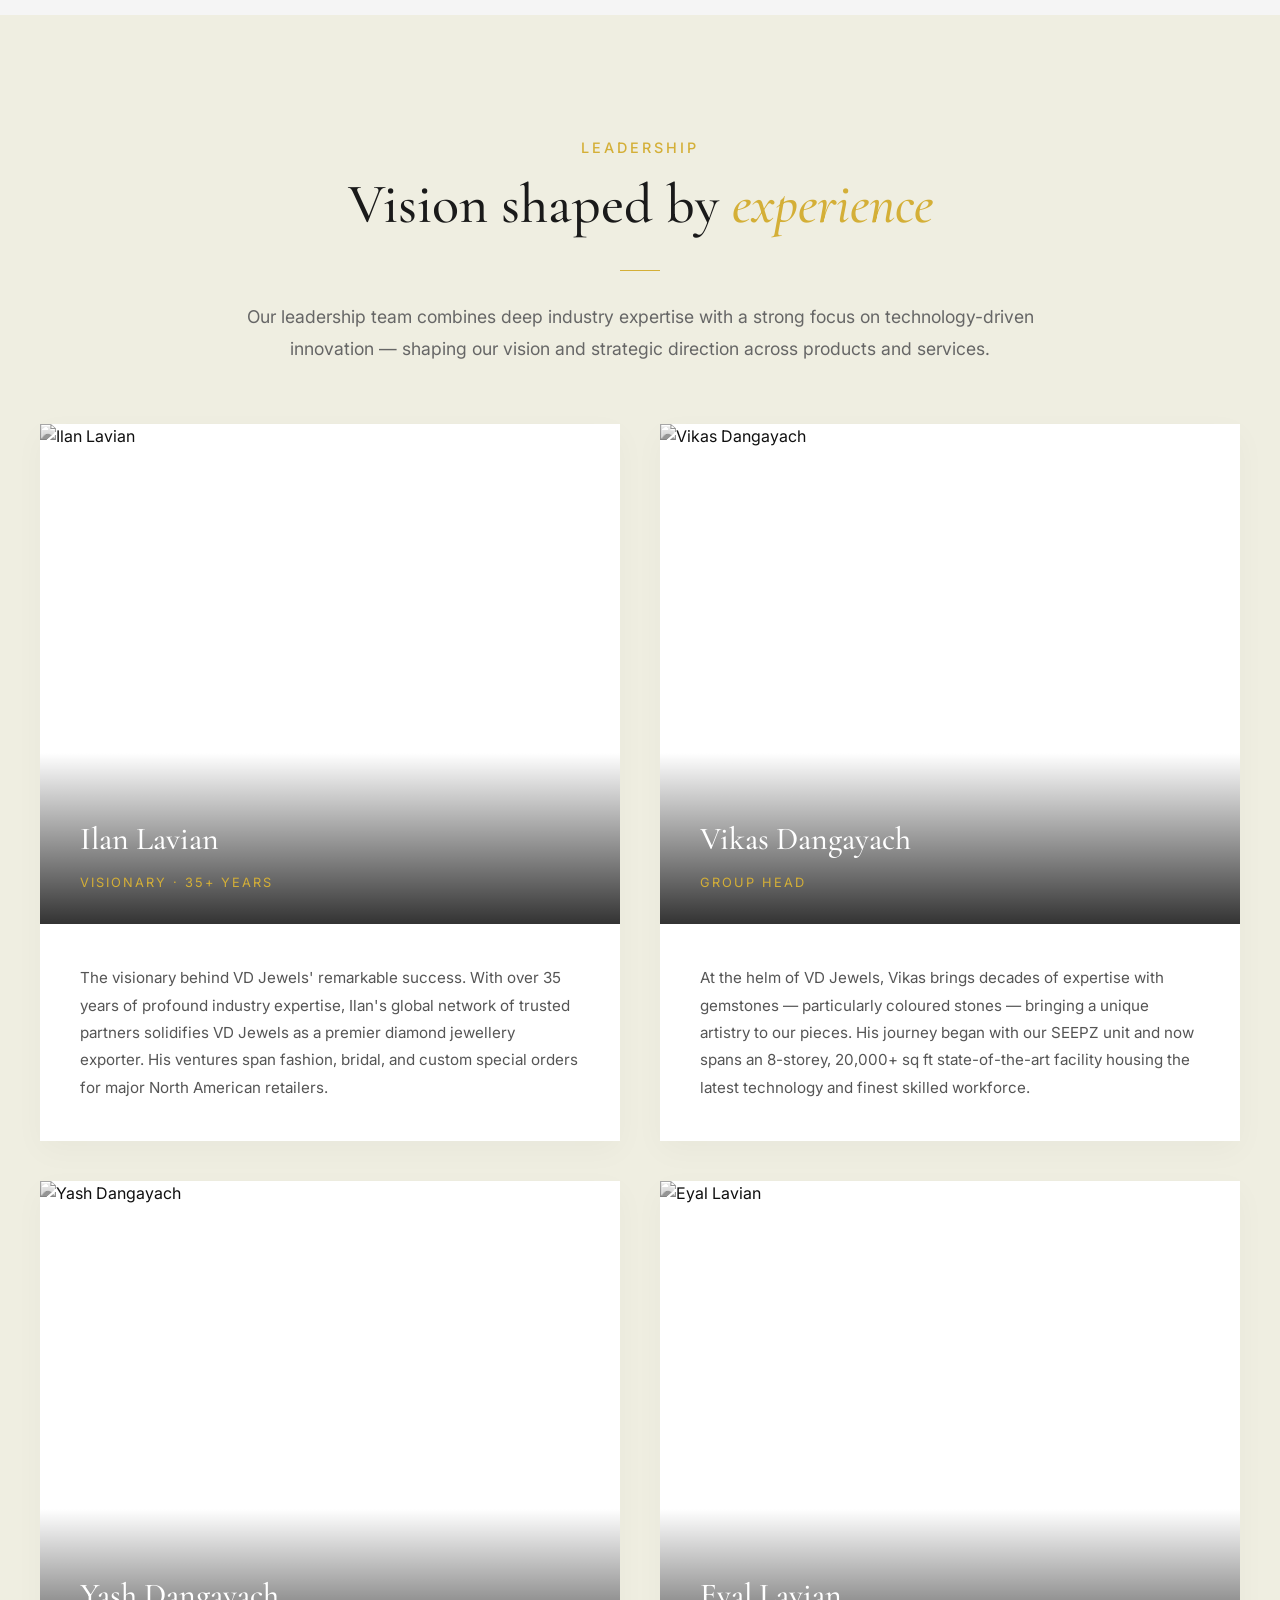
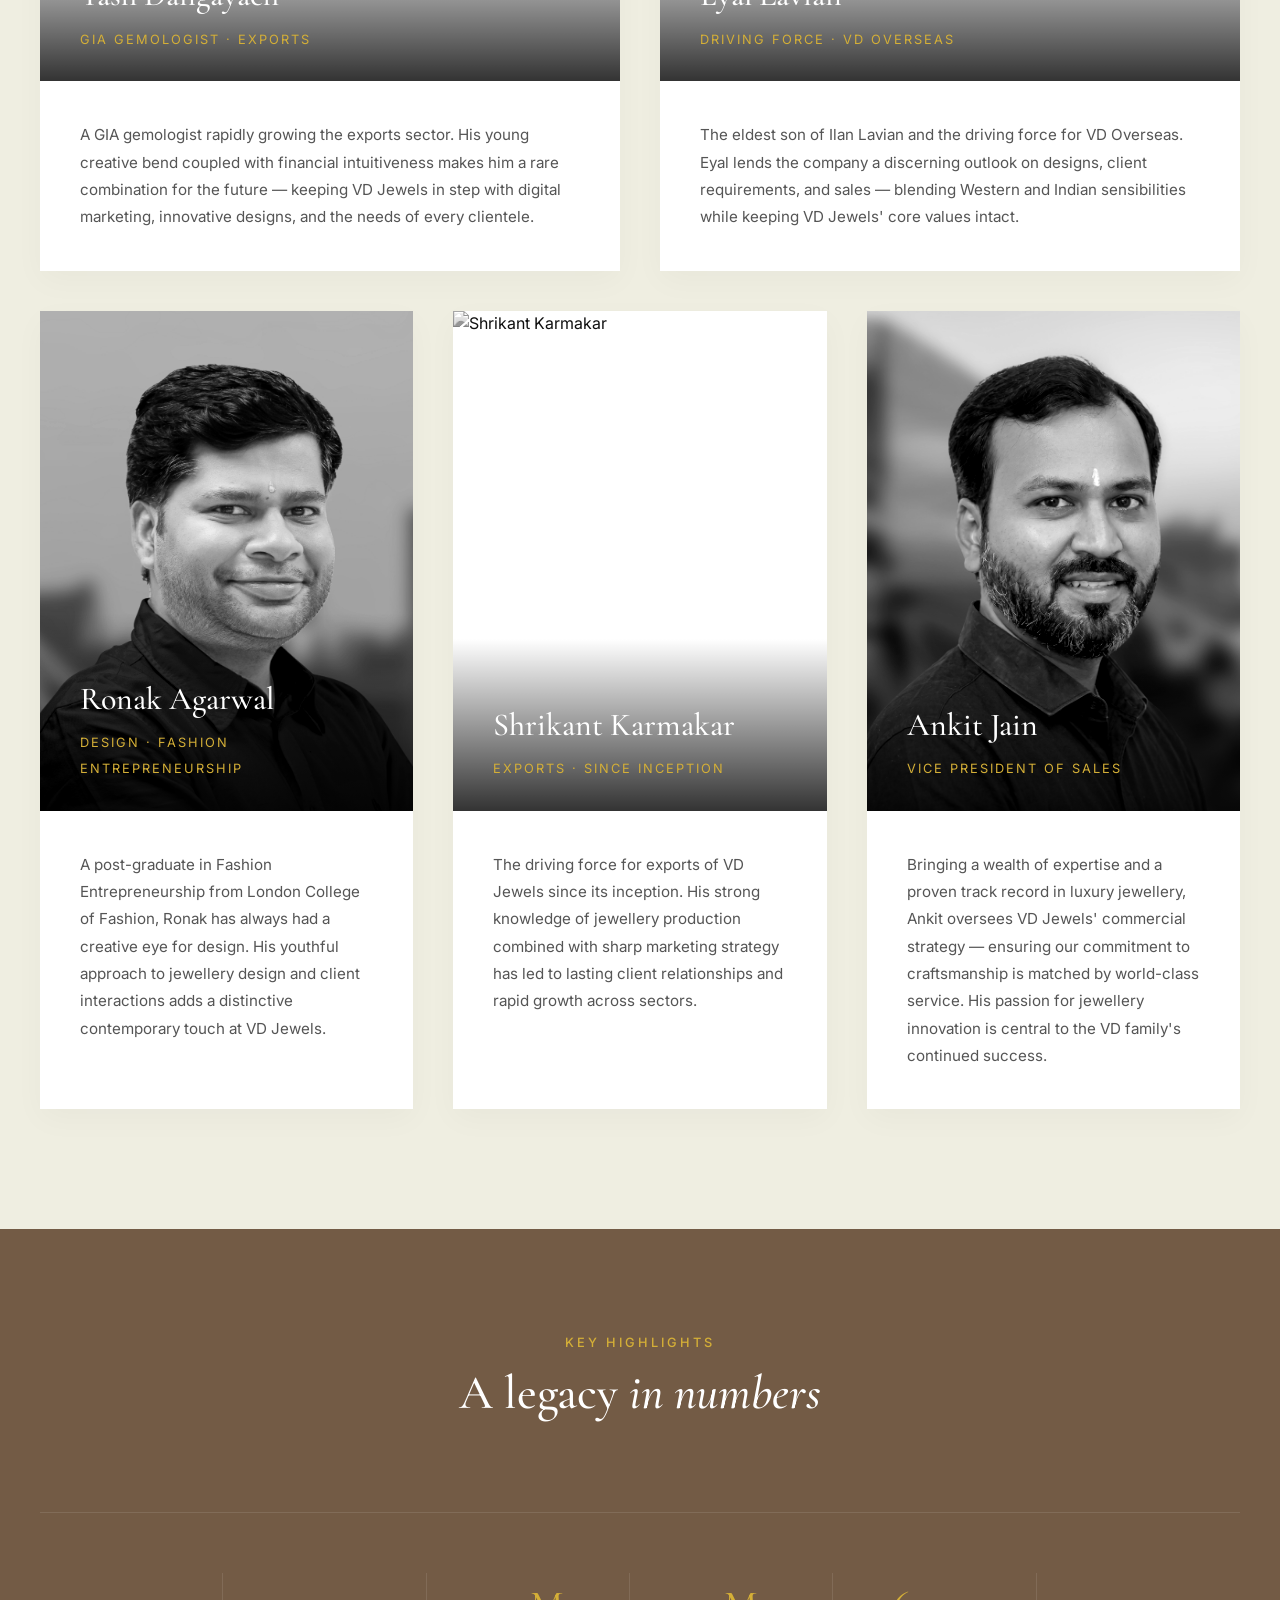
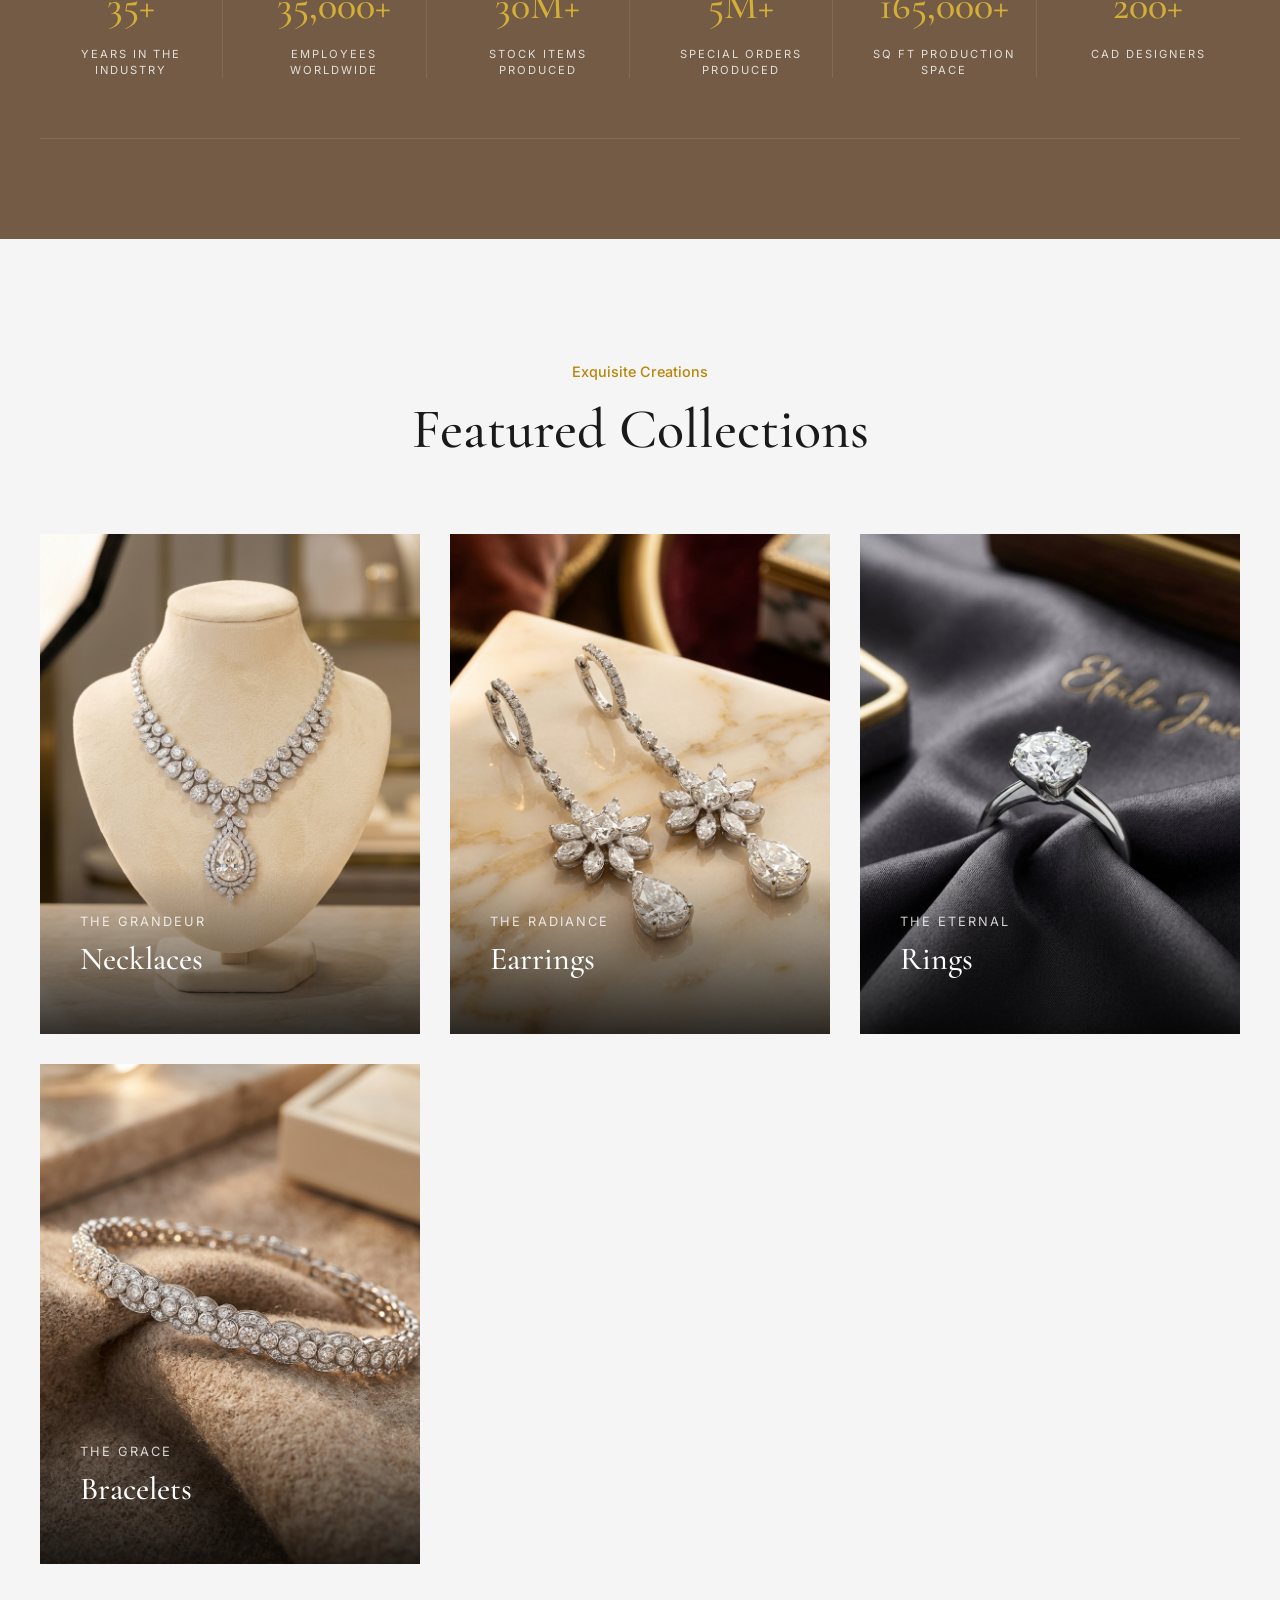
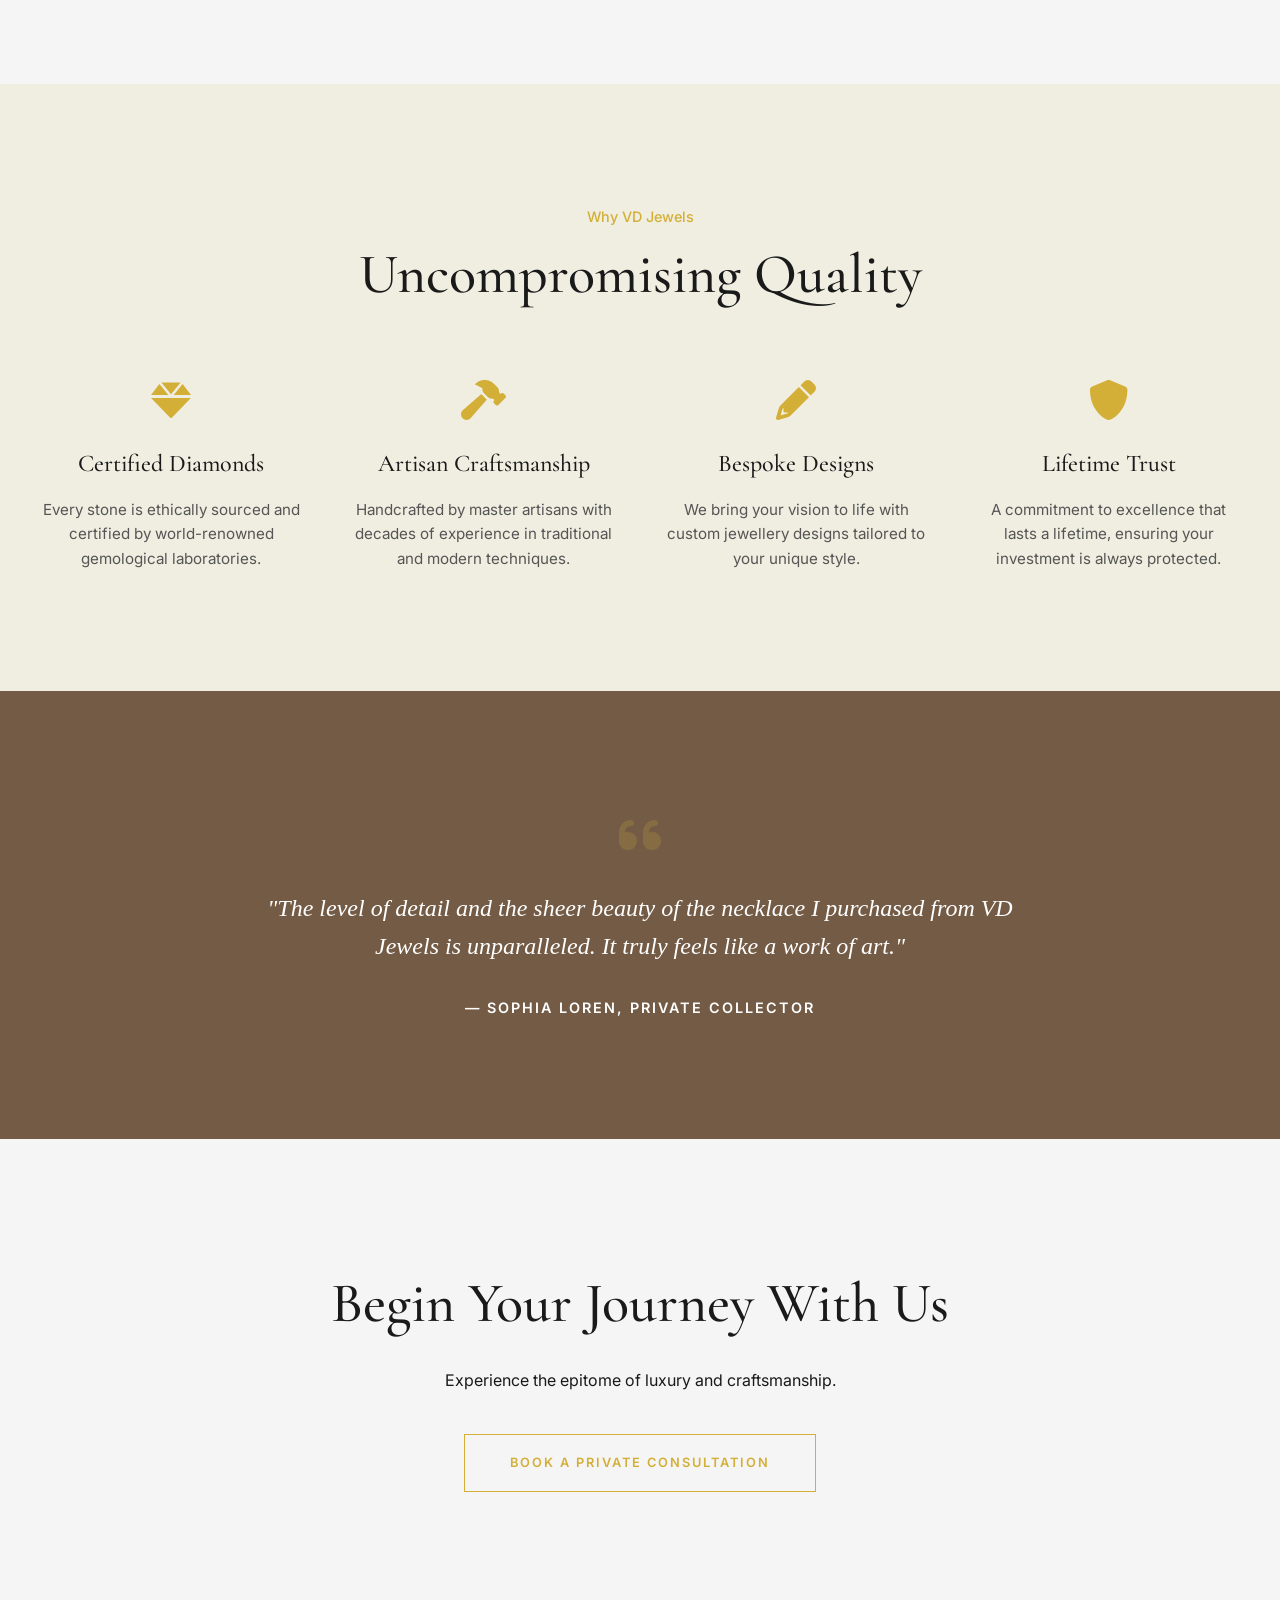
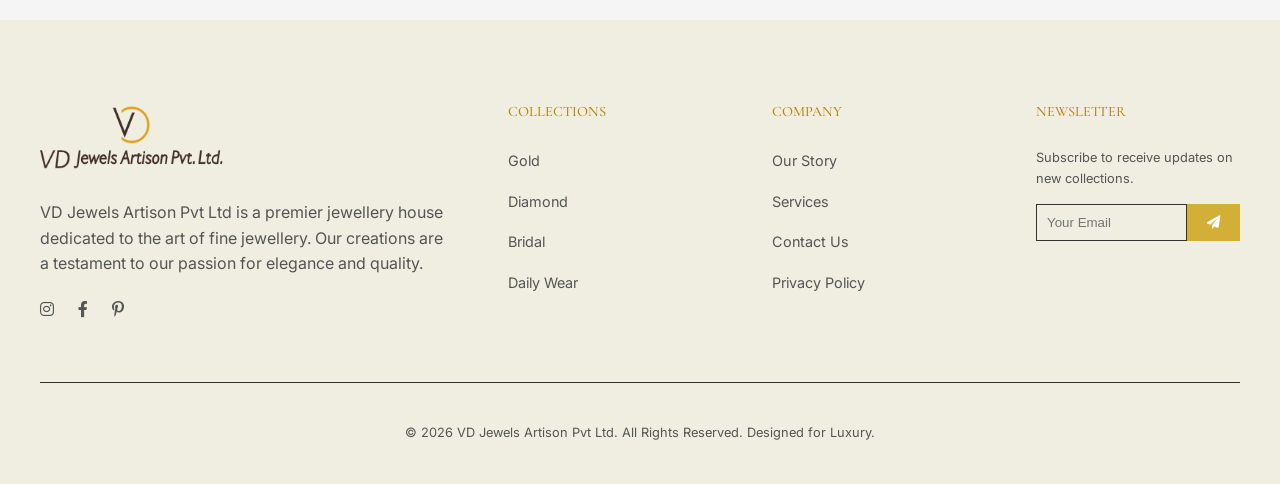
==== commit 5b9649e4: "Fix leadership images" ====
--- a/index.html
+++ b/index.html
@@ -106,7 +106,7 @@
                 <!-- Leader 1 -->
                 <div class="leader-card">
                     <div class="leader-img-wrapper">
-                        <img src="file:///G:/Graphic/Suyash/Presentation/VD%20Presentation%20Profile/Images/ilan_lavian.png" alt="Ilan Lavian">
+                        <img src="assets/ilan_lavian.png" alt="Ilan Lavian">
                         <div class="leader-info-overlay">
                             <h3 class="serif">Ilan Lavian</h3>
                             <span class="leader-role">VISIONARY · 35+ YEARS</span>
@@ -120,7 +120,7 @@
                 <!-- Leader 2 -->
                 <div class="leader-card">
                     <div class="leader-img-wrapper">
-                        <img src="file:///G:/Graphic/Suyash/Presentation/VD%20Presentation%20Profile/Images/vikas_dangayach.png" alt="Vikas Dangayach">
+                        <img src="assets/vikas_dangayach.png" alt="Vikas Dangayach">
                         <div class="leader-info-overlay">
                             <h3 class="serif">Vikas Dangayach</h3>
                             <span class="leader-role">GROUP HEAD</span>
@@ -134,7 +134,7 @@
                 <!-- Leader 3 -->
                 <div class="leader-card">
                     <div class="leader-img-wrapper">
-                        <img src="file:///G:/Graphic/Suyash/Presentation/VD%20Presentation%20Profile/Images/yash_dangayach.png" alt="Yash Dangayach">
+                        <img src="assets/yash_dangayach.png" alt="Yash Dangayach">
                         <div class="leader-info-overlay">
                             <h3 class="serif">Yash Dangayach</h3>
                             <span class="leader-role">GIA Gemologist · Exports</span>
@@ -148,7 +148,7 @@
                 <!-- Leader 4 -->
                 <div class="leader-card">
                     <div class="leader-img-wrapper">
-                        <img src="file:///G:/Graphic/Suyash/Presentation/VD%20Presentation%20Profile/Images/eyal_lavian.png" alt="Eyal Lavian">
+                        <img src="assets/eyal_lavian.png" alt="Eyal Lavian">
                         <div class="leader-info-overlay">
                             <h3 class="serif">Eyal Lavian</h3>
                             <span class="leader-role">Driving Force · VD Overseas</span>
@@ -165,7 +165,7 @@
                 <!-- Leader 5 -->
                 <div class="leader-card">
                     <div class="leader-img-wrapper">
-                        <img src="file:///G:/Graphic/Suyash/Presentation/VD%20Presentation%20Profile/Images/Rounak%20Agarwal.png" alt="Ronak Agarwal">
+                        <img src="assets/Rounak Agarwal.png" alt="Ronak Agarwal">
                         <div class="leader-info-overlay">
                             <h3 class="serif">Ronak Agarwal</h3>
                             <span class="leader-role">DESIGN · FASHION ENTREPRENEURSHIP</span>
@@ -179,7 +179,7 @@
                 <!-- Leader 6 -->
                 <div class="leader-card">
                     <div class="leader-img-wrapper">
-                        <img src="file:///G:/Graphic/Suyash/Presentation/VD%20Presentation%20Profile/Images/Shrikant%20Karmakar.png" alt="Shrikant Karmakar">
+                        <img src="assets/Shrikant Karmakar.png" alt="Shrikant Karmakar">
                         <div class="leader-info-overlay">
                             <h3 class="serif">Shrikant Karmakar</h3>
                             <span class="leader-role">EXPORTS · SINCE INCEPTION</span>
@@ -193,7 +193,7 @@
                 <!-- Leader 7 -->
                 <div class="leader-card">
                     <div class="leader-img-wrapper">
-                        <img src="file:///G:/Graphic/Suyash/Presentation/VD%20Presentation%20Profile/Images/Ankit%20Jain.png" alt="Ankit Jain">
+                        <img src="assets/Ankit Jain.png" alt="Ankit Jain">
                         <div class="leader-info-overlay">
                             <h3 class="serif">Ankit Jain</h3>
                             <span class="leader-role">VICE PRESIDENT OF SALES</span>
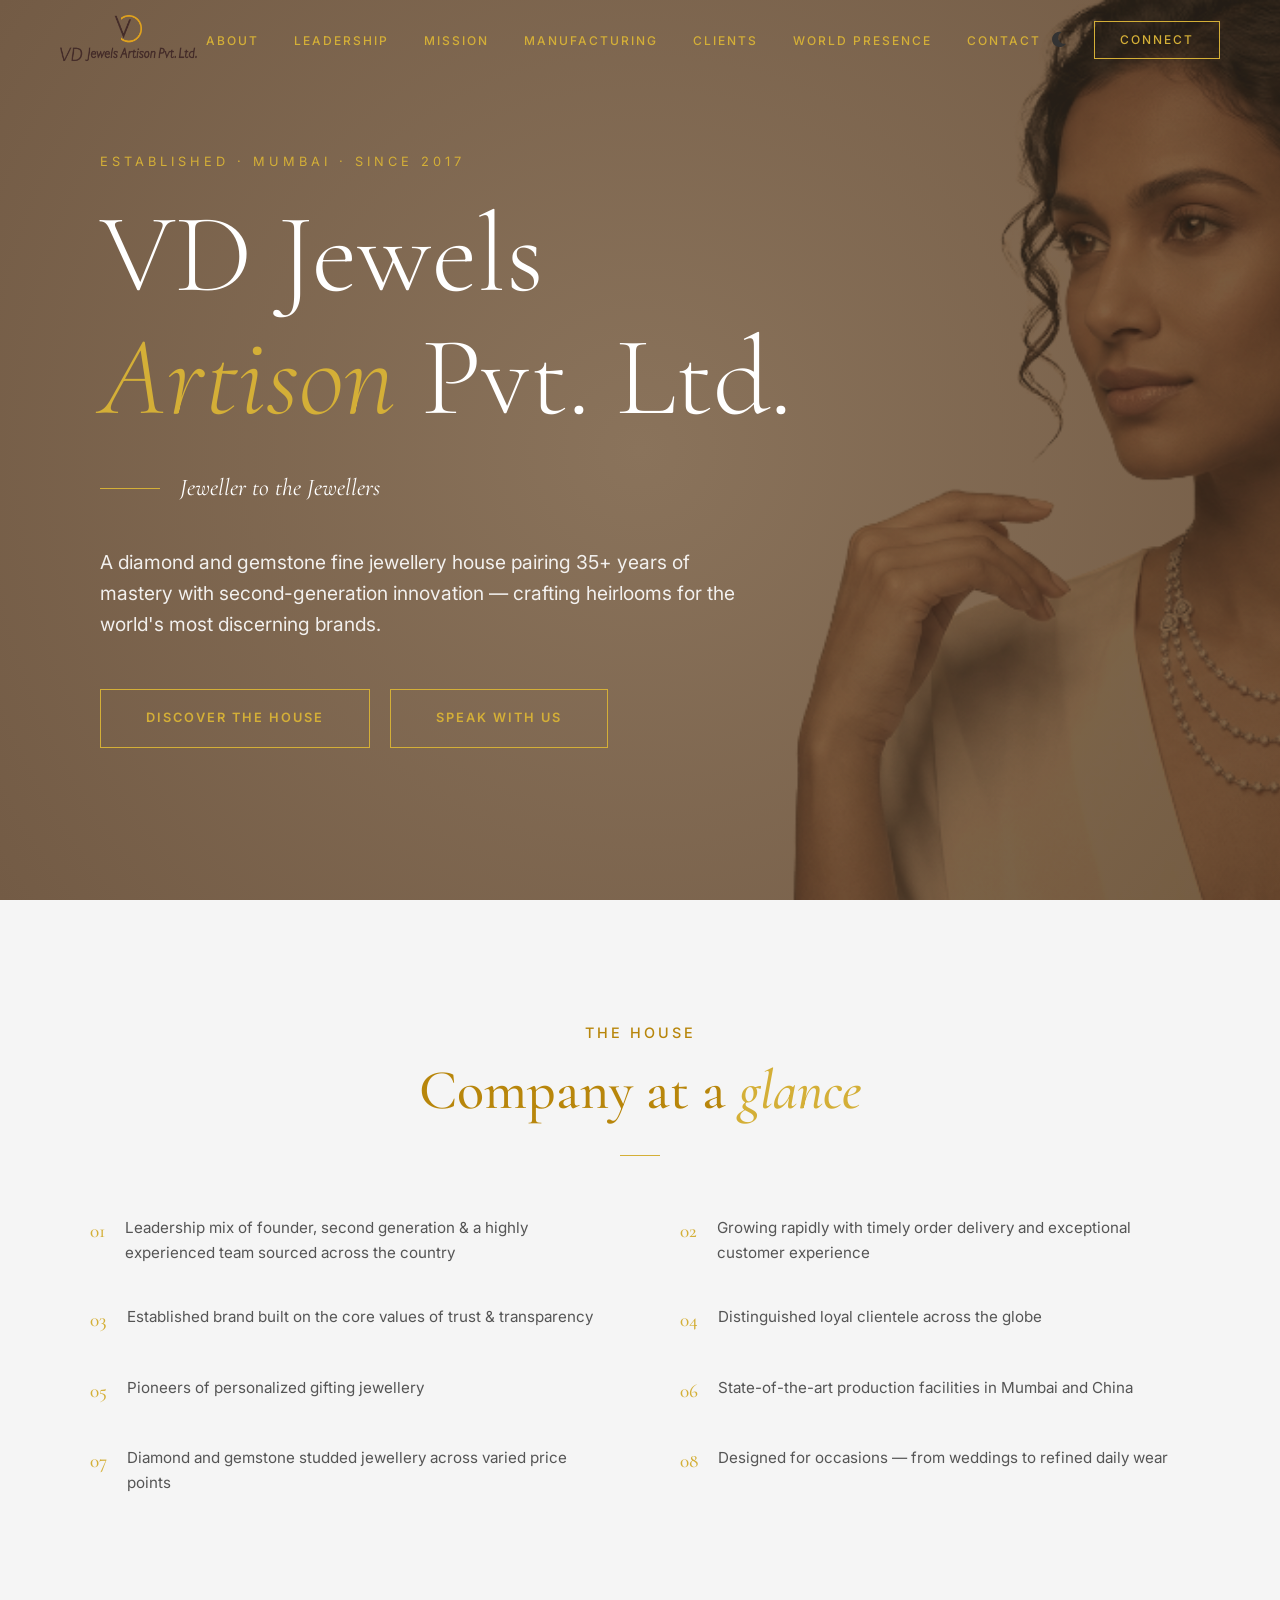
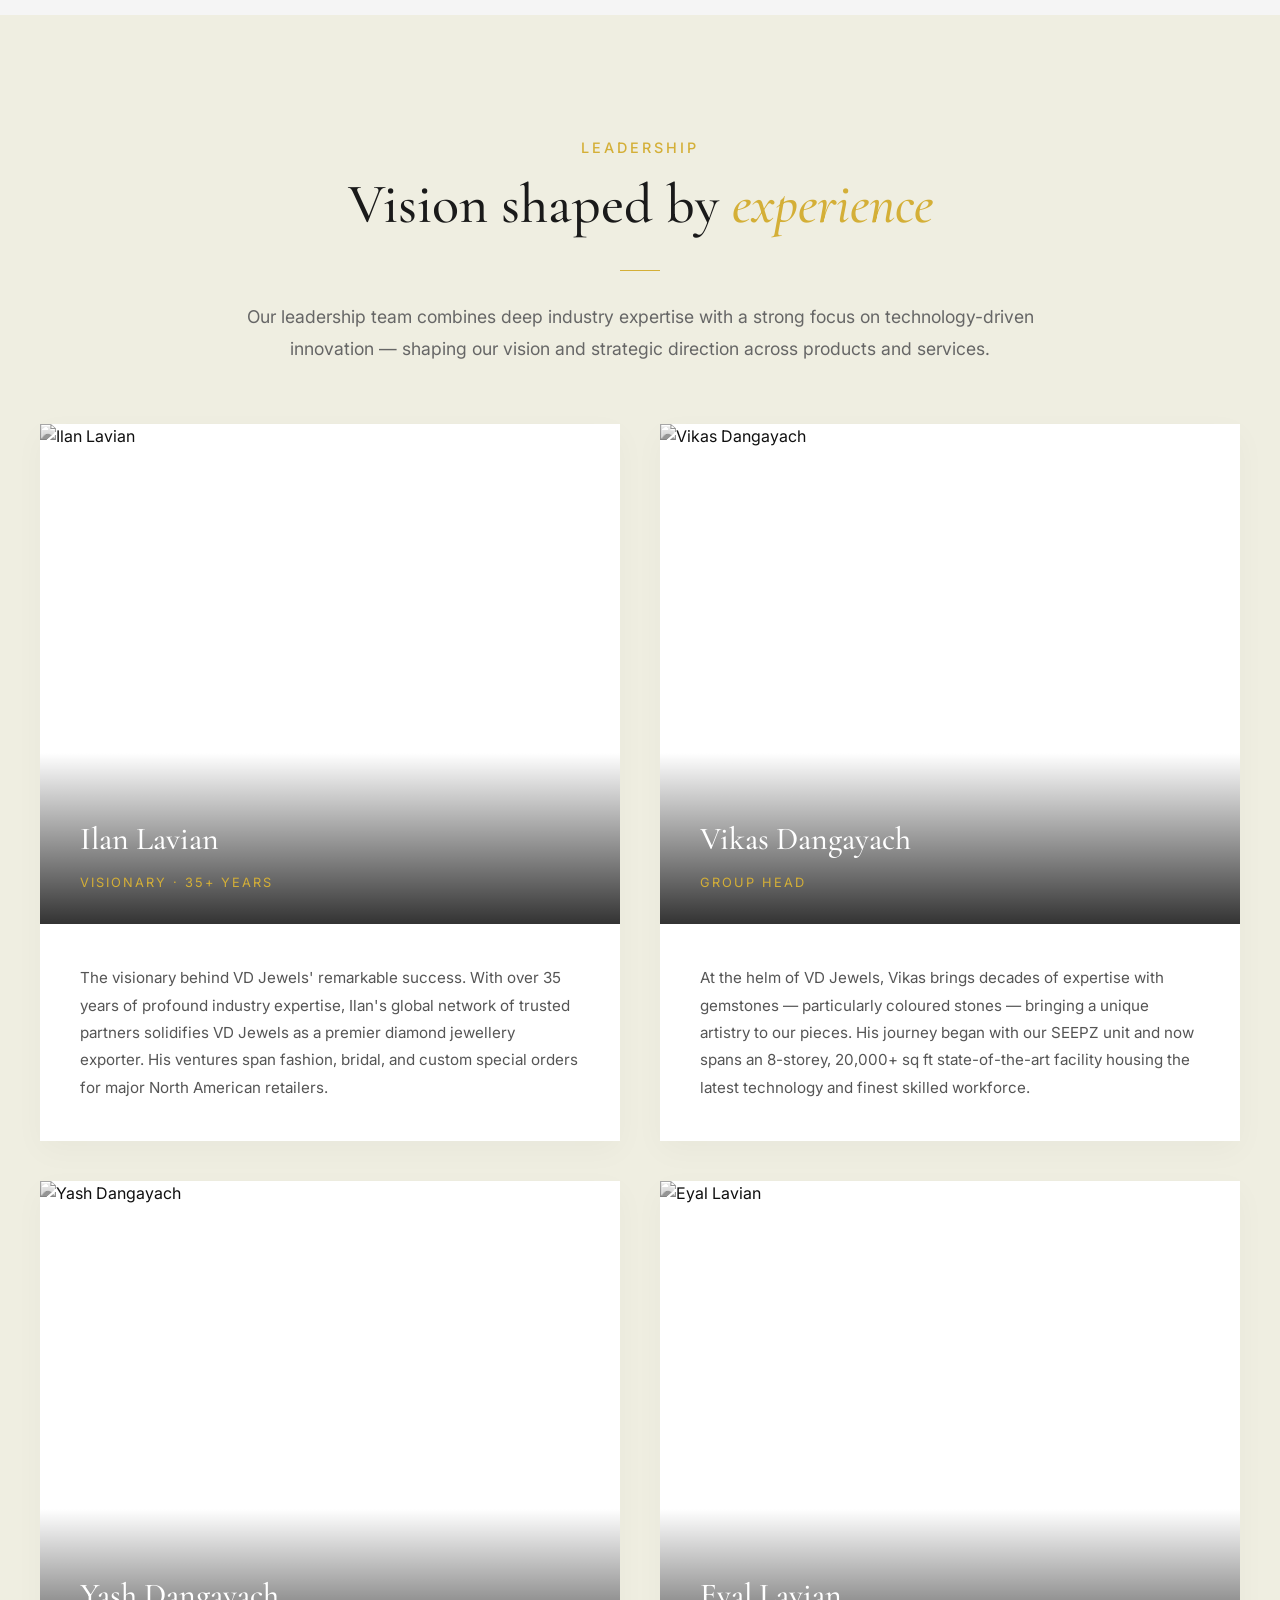
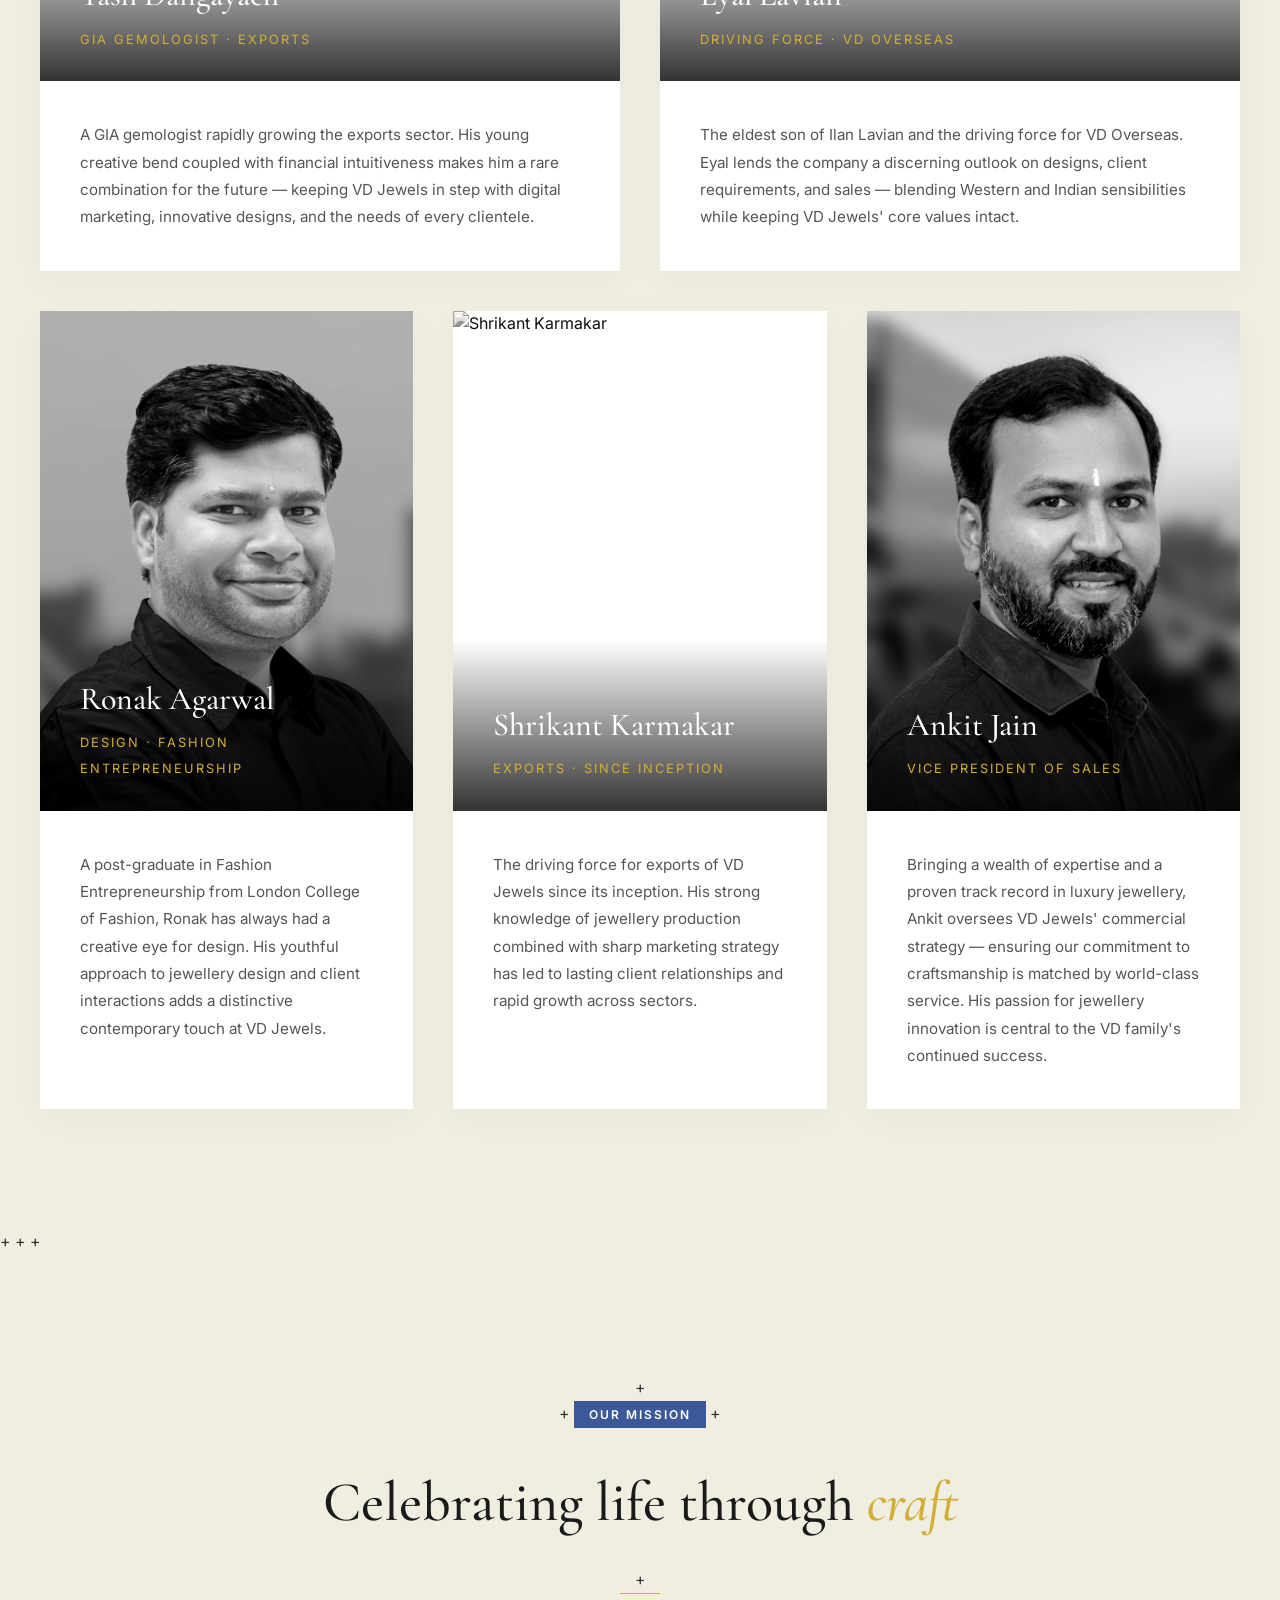
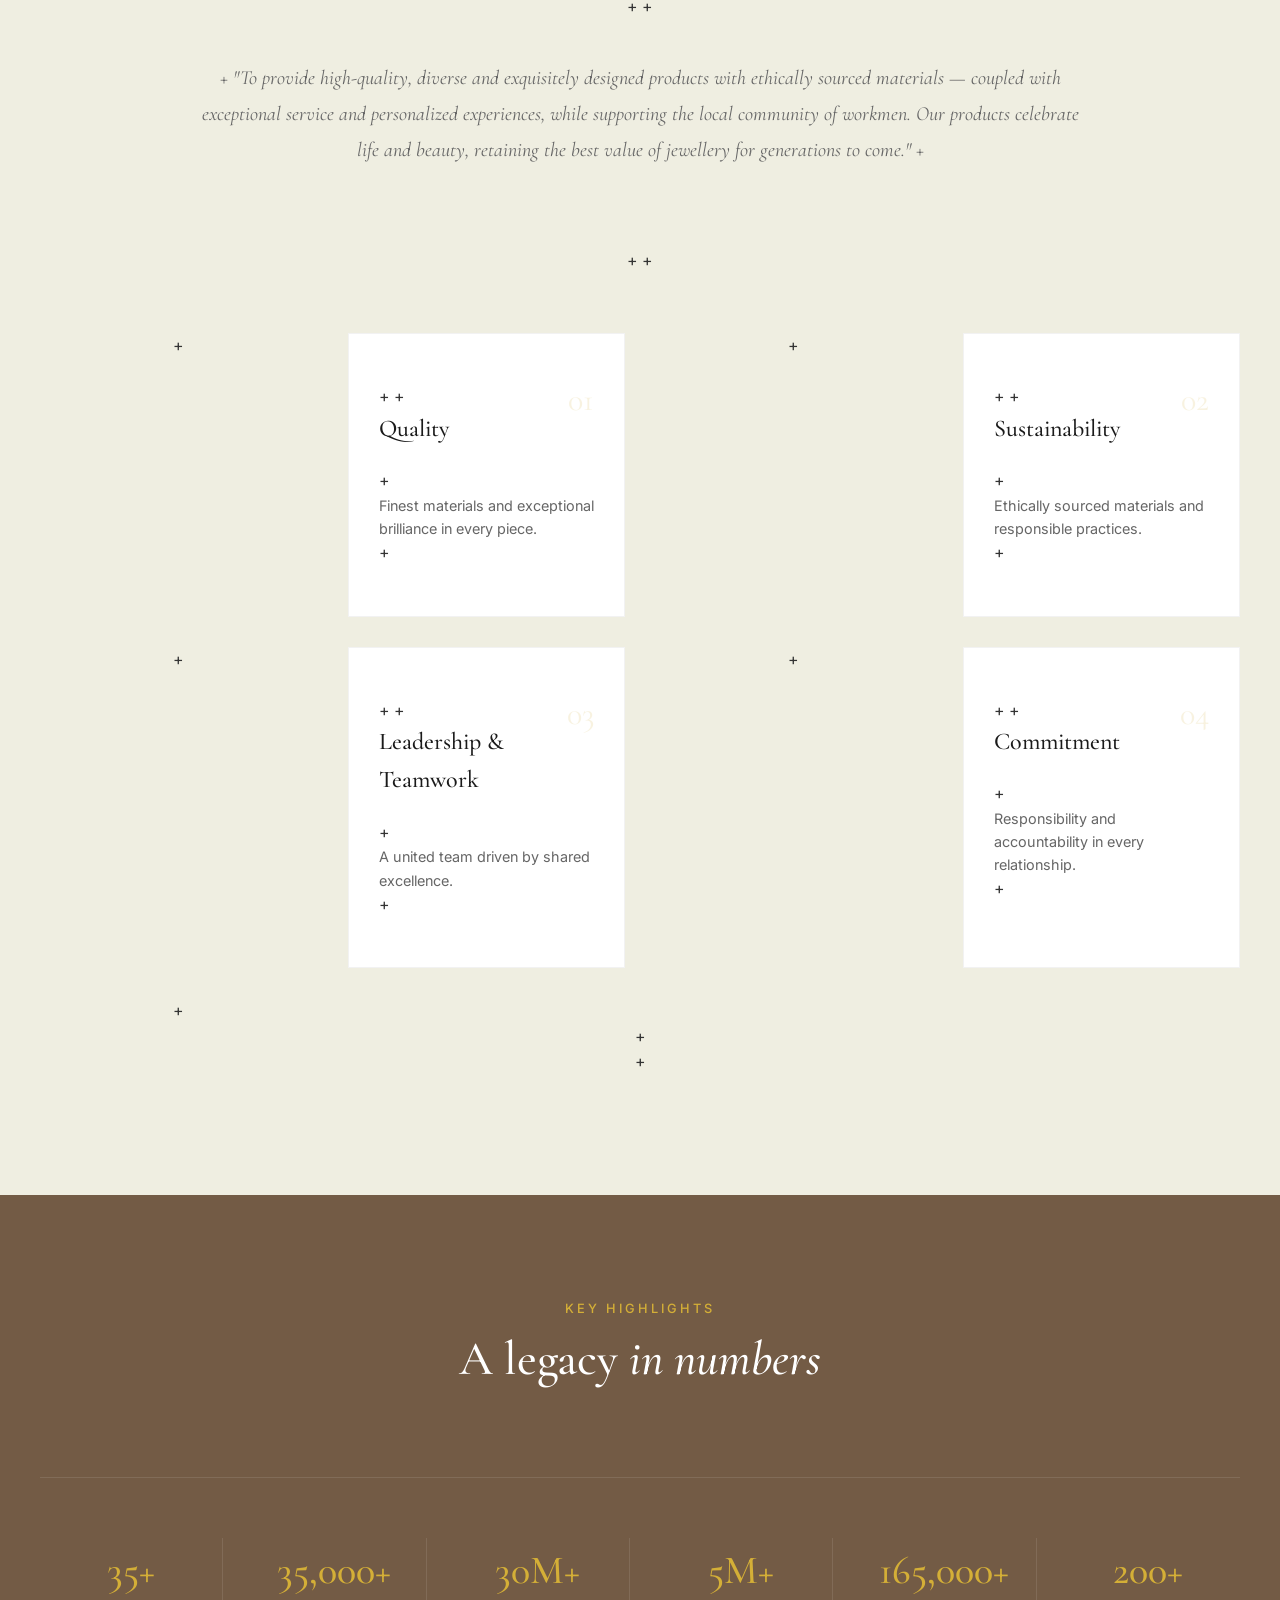
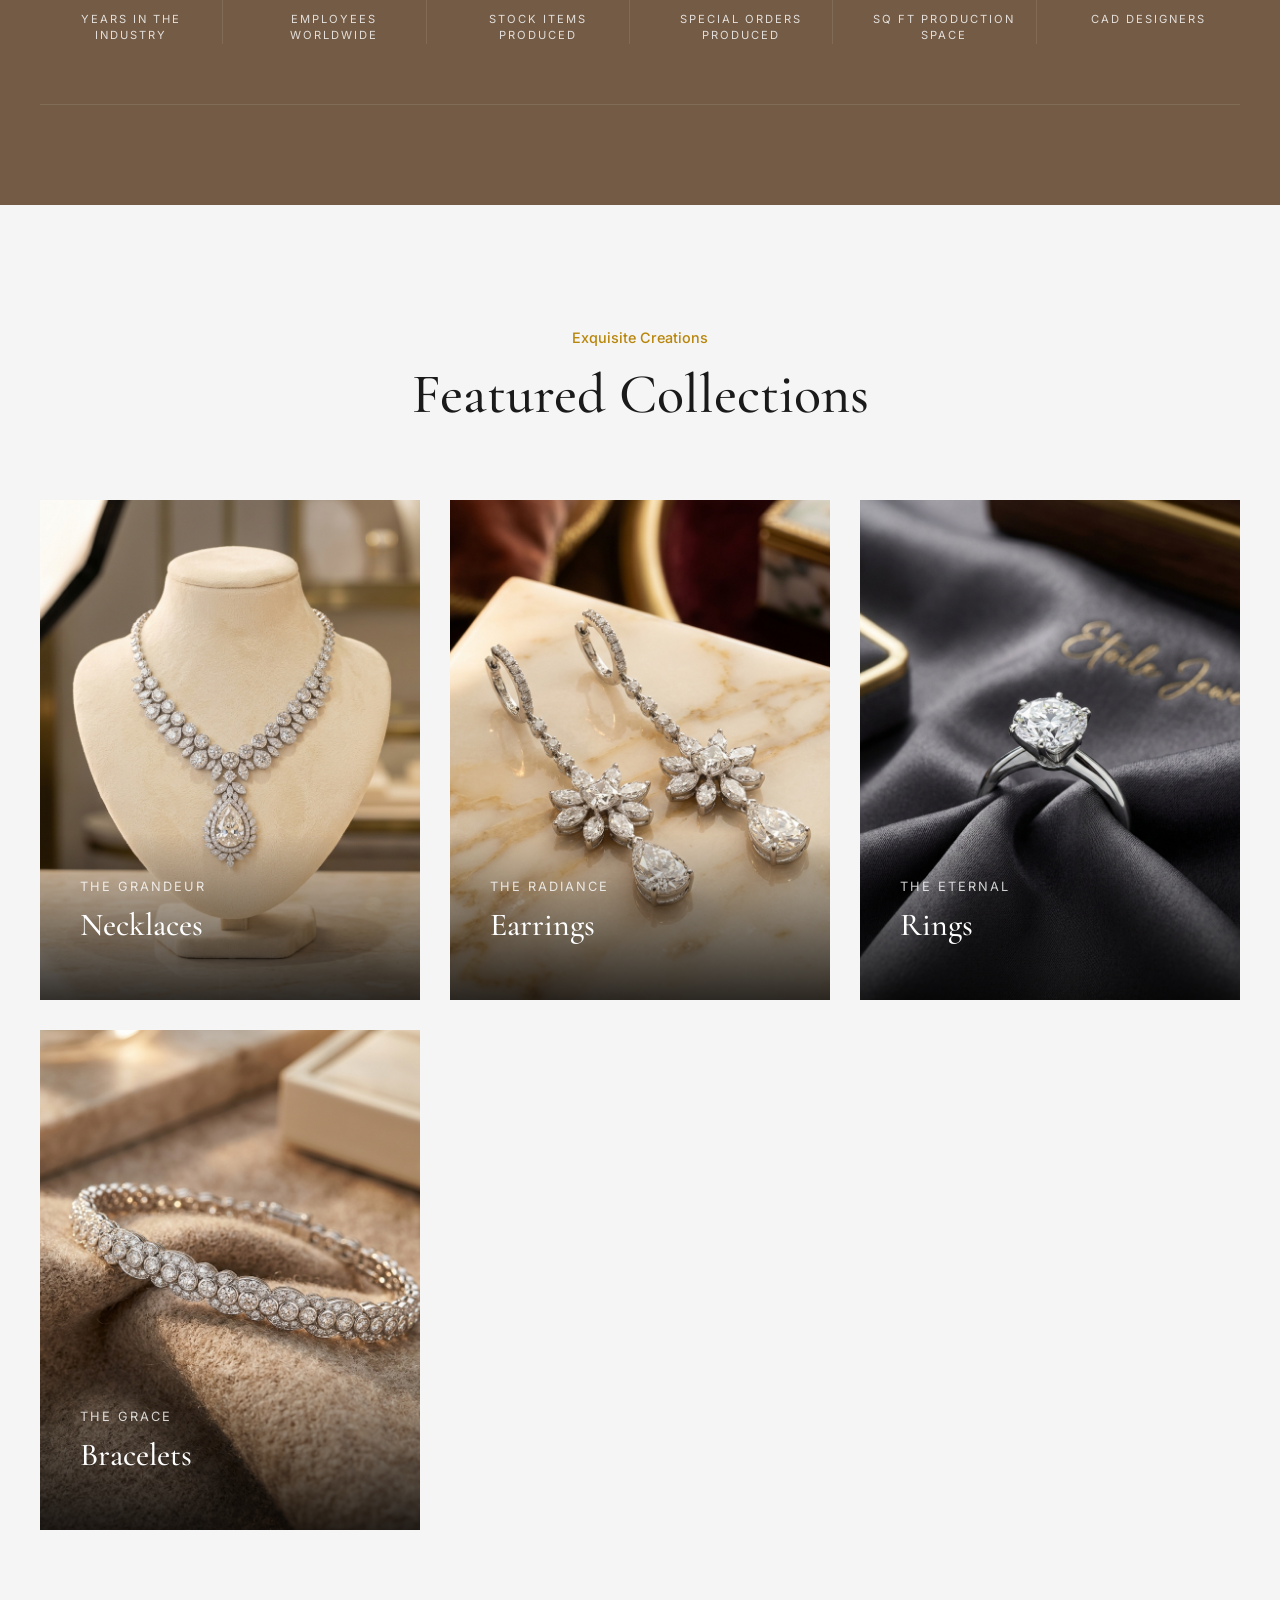
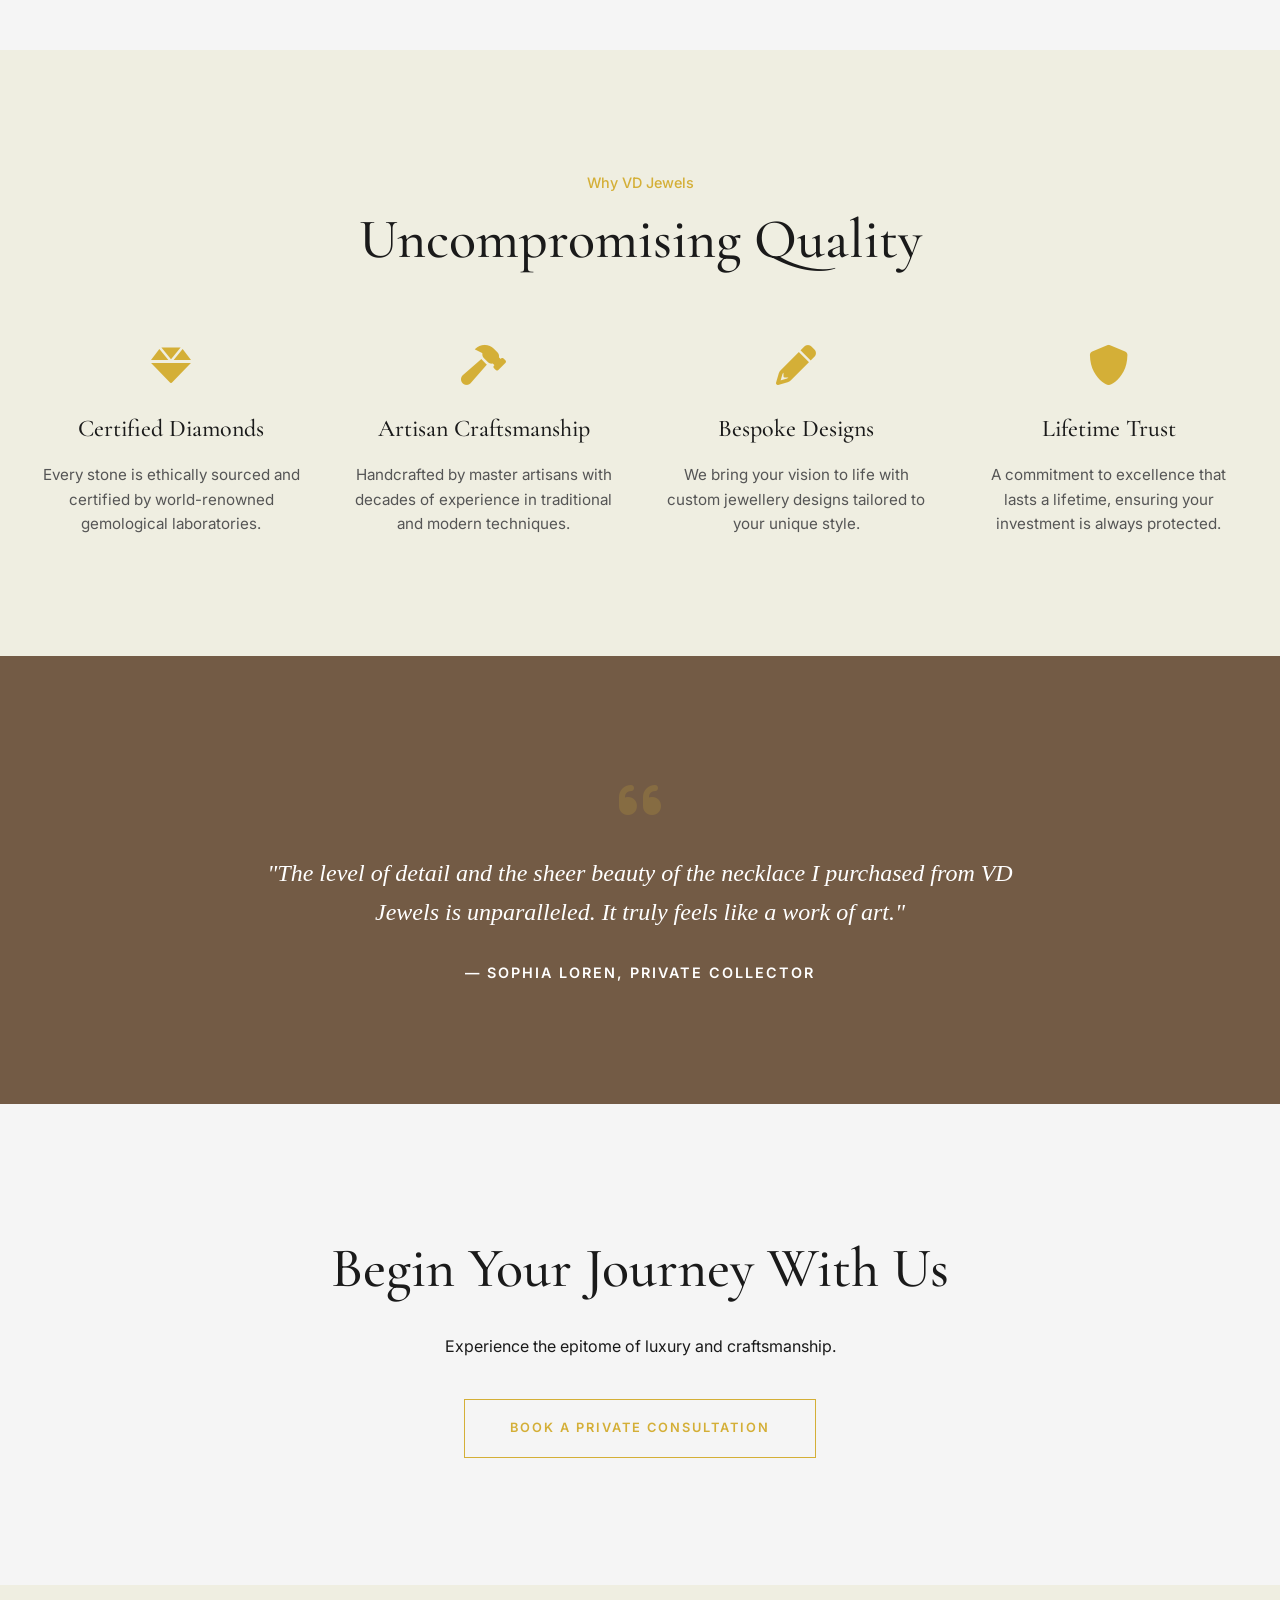
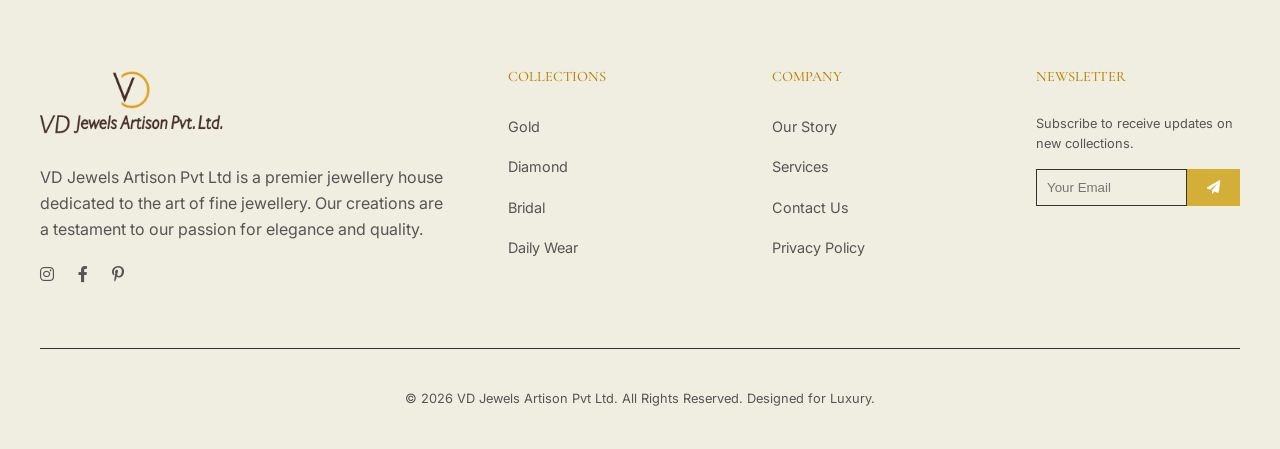
==== commit 0a26cc12: "Summary update" ====
--- a/index.html
+++ b/index.html
@@ -17,7 +17,7 @@
             <ul class="nav-links strip-links">
                 <li><a href="about.html">ABOUT</a></li>
                 <li><a href="#leadership">LEADERSHIP</a></li>
-                <li><a href="#">MISSION</a></li>
+                <li><a href="#mission">MISSION</a></li>
                 <li><a href="#">MANUFACTURING</a></li>
                 <li><a href="#">CLIENTS</a></li>
                 <li><a href="world-presence.html">WORLD PRESENCE</a></li>
@@ -206,6 +206,42 @@
             </div>
         </div>
     </section>
++
++    <!-- Mission Section -->
++    <section id="mission" class="mission-section fade-in">
++        <div class="container">
++            <div class="mission-subtitle-strip">OUR MISSION</div>
++            <h2 class="section-title serif">Celebrating life through <span class="gold-italic">craft</span></h2>
++            <div style="width: 40px; height: 1px; background: var(--accent-gold); margin: 0 auto;"></div>
++            
++            <p class="mission-statement">
++                "To provide high-quality, diverse and exquisitely designed products with ethically sourced materials — coupled with exceptional service and personalized experiences, while supporting the local community of workmen. Our products celebrate life and beauty, retaining the best value of jewellery for generations to come."
++            </p>
++
++            <div class="mission-grid">
++                <div class="mission-card">
++                    <span class="mission-num">01</span>
++                    <h3 class="serif">Quality</h3>
++                    <p>Finest materials and exceptional brilliance in every piece.</p>
++                </div>
++                <div class="mission-card">
++                    <span class="mission-num">02</span>
++                    <h3 class="serif">Sustainability</h3>
++                    <p>Ethically sourced materials and responsible practices.</p>
++                </div>
++                <div class="mission-card">
++                    <span class="mission-num">03</span>
++                    <h3 class="serif">Leadership & Teamwork</h3>
++                    <p>A united team driven by shared excellence.</p>
++                </div>
++                <div class="mission-card">
++                    <span class="mission-num">04</span>
++                    <h3 class="serif">Commitment</h3>
++                    <p>Responsibility and accountability in every relationship.</p>
++                </div>
++            </div>
++        </div>
++    </section>
 
     <section class="legacy-stats fade-in">
         <div class="container">
--- a/index.css
+++ b/index.css
@@ -983,3 +983,95 @@
 body:not(.dark-mode) footer .footer-links h4 {
     color: var(--accent-gold-dark) !important;
 }
+
+/* Mission Section */
+.mission-section {
+    background-color: var(--primary-color);
+    padding: 120px 0;
+    text-align: center;
+}
+
+.mission-subtitle-strip {
+    display: inline-block;
+    background-color: #3B5998; /* Using the blue from screenshot but keeping it refined */
+    color: var(--white);
+    padding: 4px 15px;
+    font-size: 0.75rem;
+    letter-spacing: 2px;
+    font-weight: 600;
+    margin-bottom: 30px;
+}
+
+.mission-statement {
+    max-width: 900px;
+    margin: 40px auto 80px;
+    font-size: 1.25rem;
+    font-family: 'Cormorant Garamond', serif;
+    font-style: italic;
+    color: var(--text-light);
+    line-height: 1.8;
+}
+
+.mission-grid {
+    display: grid;
+    grid-template-columns: repeat(4, 1fr);
+    gap: 30px;
+    margin-top: 60px;
+}
+
+.mission-card {
+    background: var(--white);
+    padding: 50px 30px;
+    border: 1px solid rgba(0,0,0,0.05);
+    text-align: left;
+    position: relative;
+    transition: var(--transition);
+}
+
+.mission-card:hover {
+    transform: translateY(-10px);
+    box-shadow: 0 20px 40px rgba(0,0,0,0.05);
+}
+
+.mission-card h3 {
+    font-size: 1.5rem;
+    margin-bottom: 20px;
+    color: var(--charcoal);
+}
+
+.mission-card p {
+    font-size: 0.9rem;
+    color: var(--text-light);
+    line-height: 1.6;
+}
+
+.mission-num {
+    position: absolute;
+    top: 40px;
+    right: 30px;
+    font-size: 2rem;
+    color: var(--accent-gold);
+    opacity: 0.15;
+    font-family: 'Cormorant Garamond', serif;
+}
+
+body.dark-mode .mission-card {
+    background: #111;
+    border-color: #333;
+}
+
+body.dark-mode .mission-card h3 {
+    color: var(--white);
+}
+
+@media (max-width: 992px) {
+    .mission-grid {
+        grid-template-columns: repeat(2, 1fr);
+    }
+}
+
+@media (max-width: 600px) {
+    .mission-grid {
+        grid-template-columns: 1fr;
+    }
+}
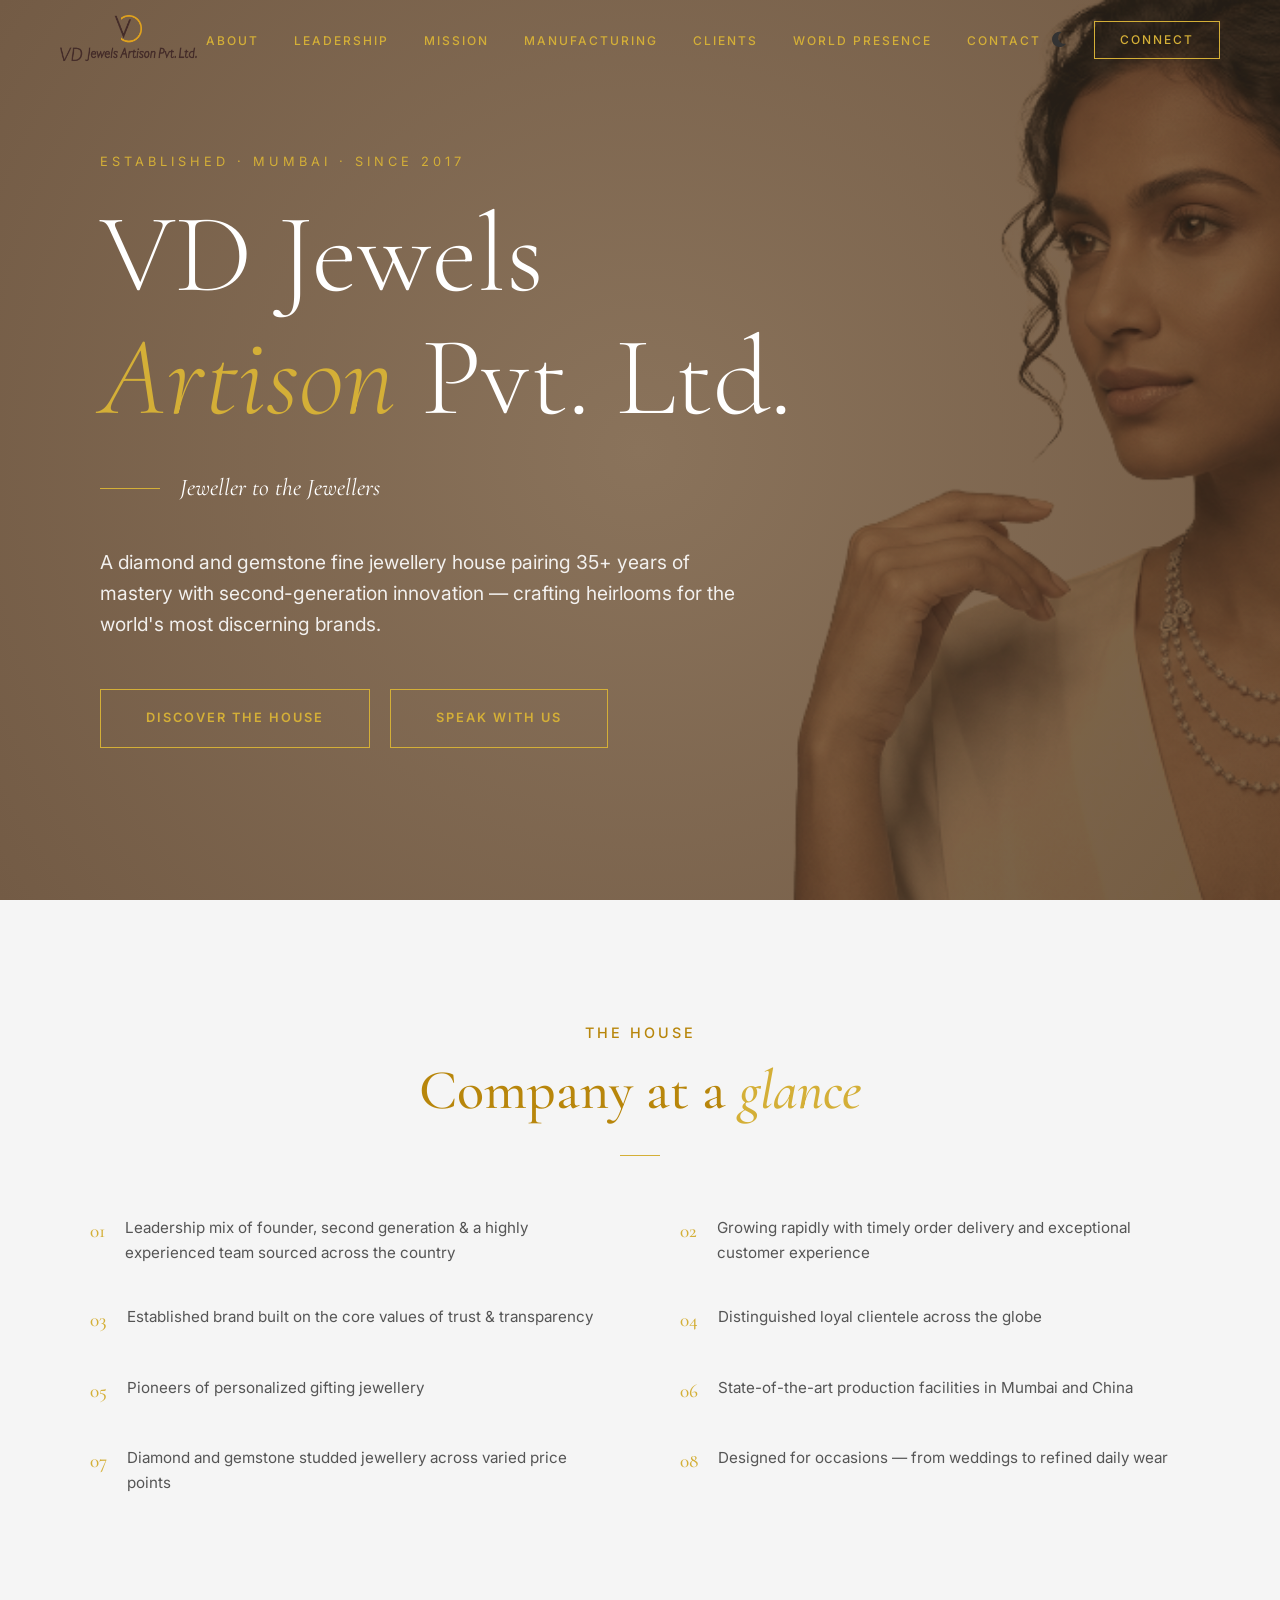
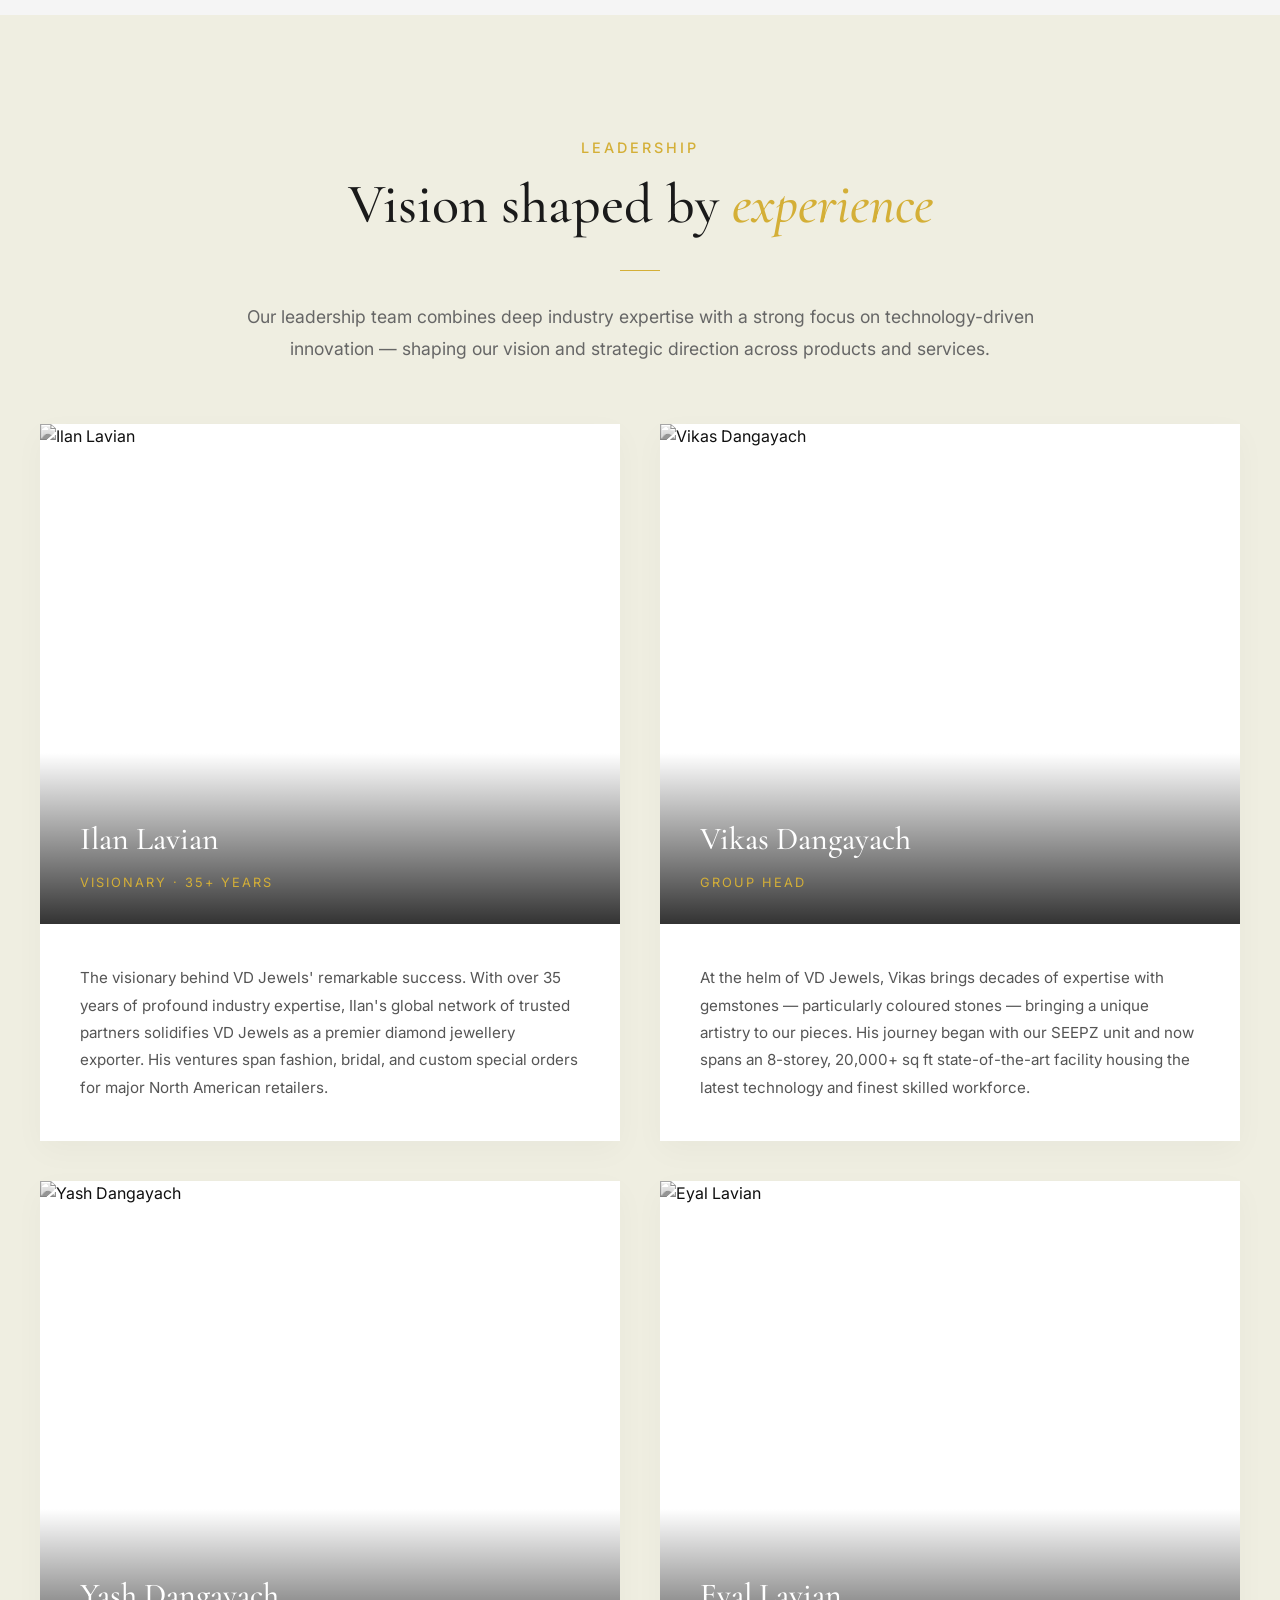
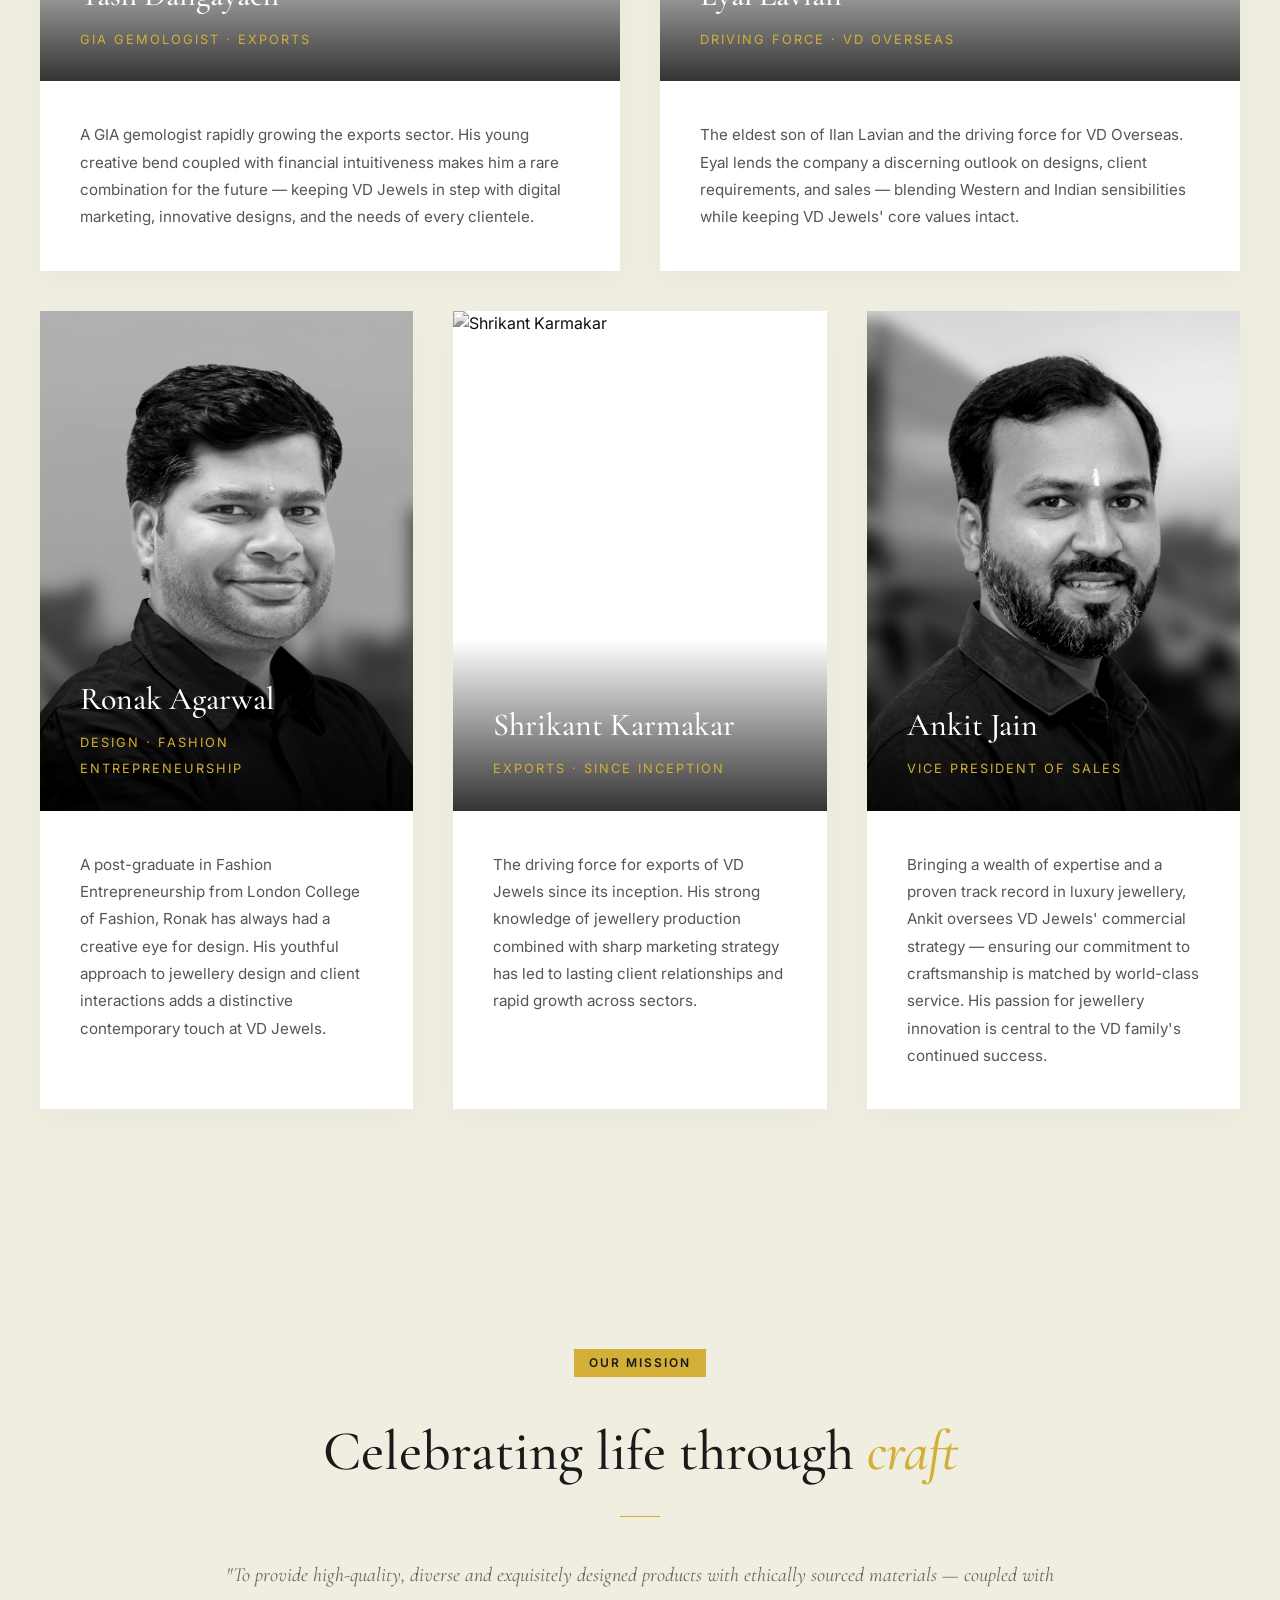
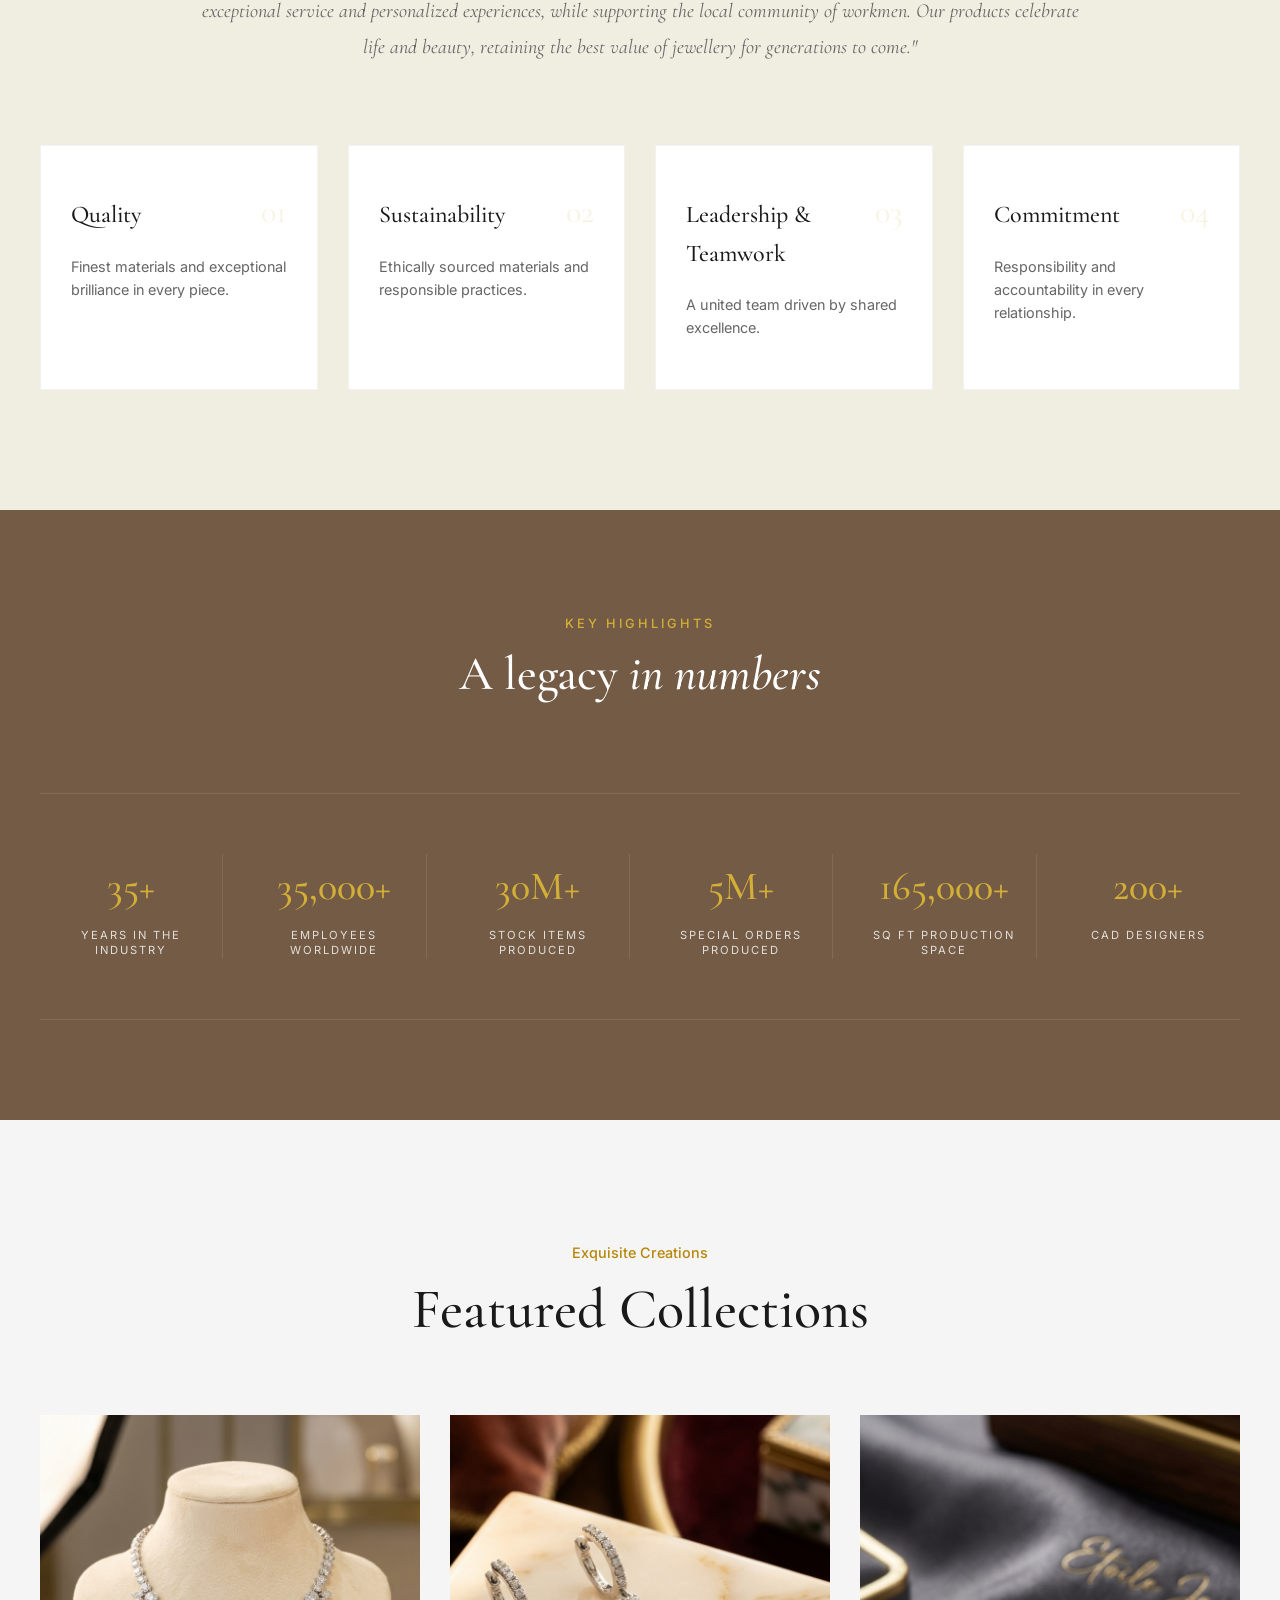
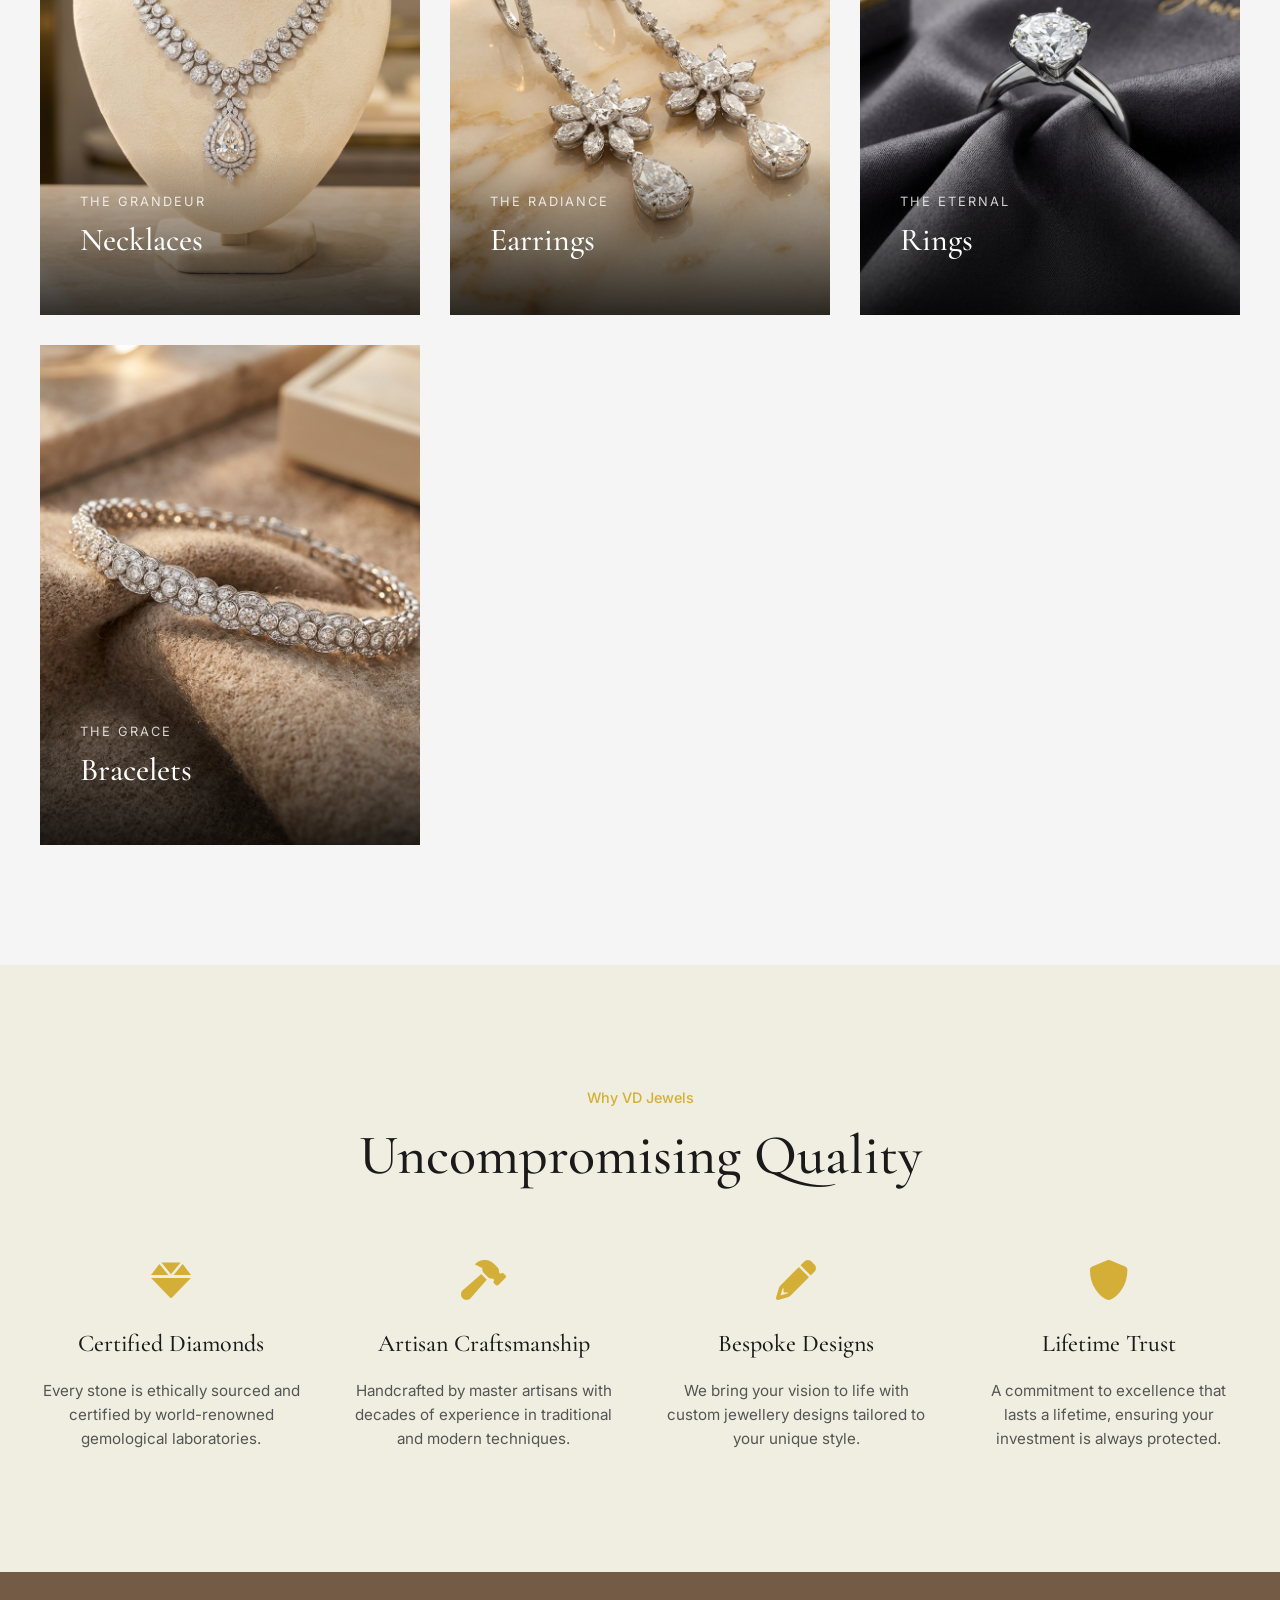
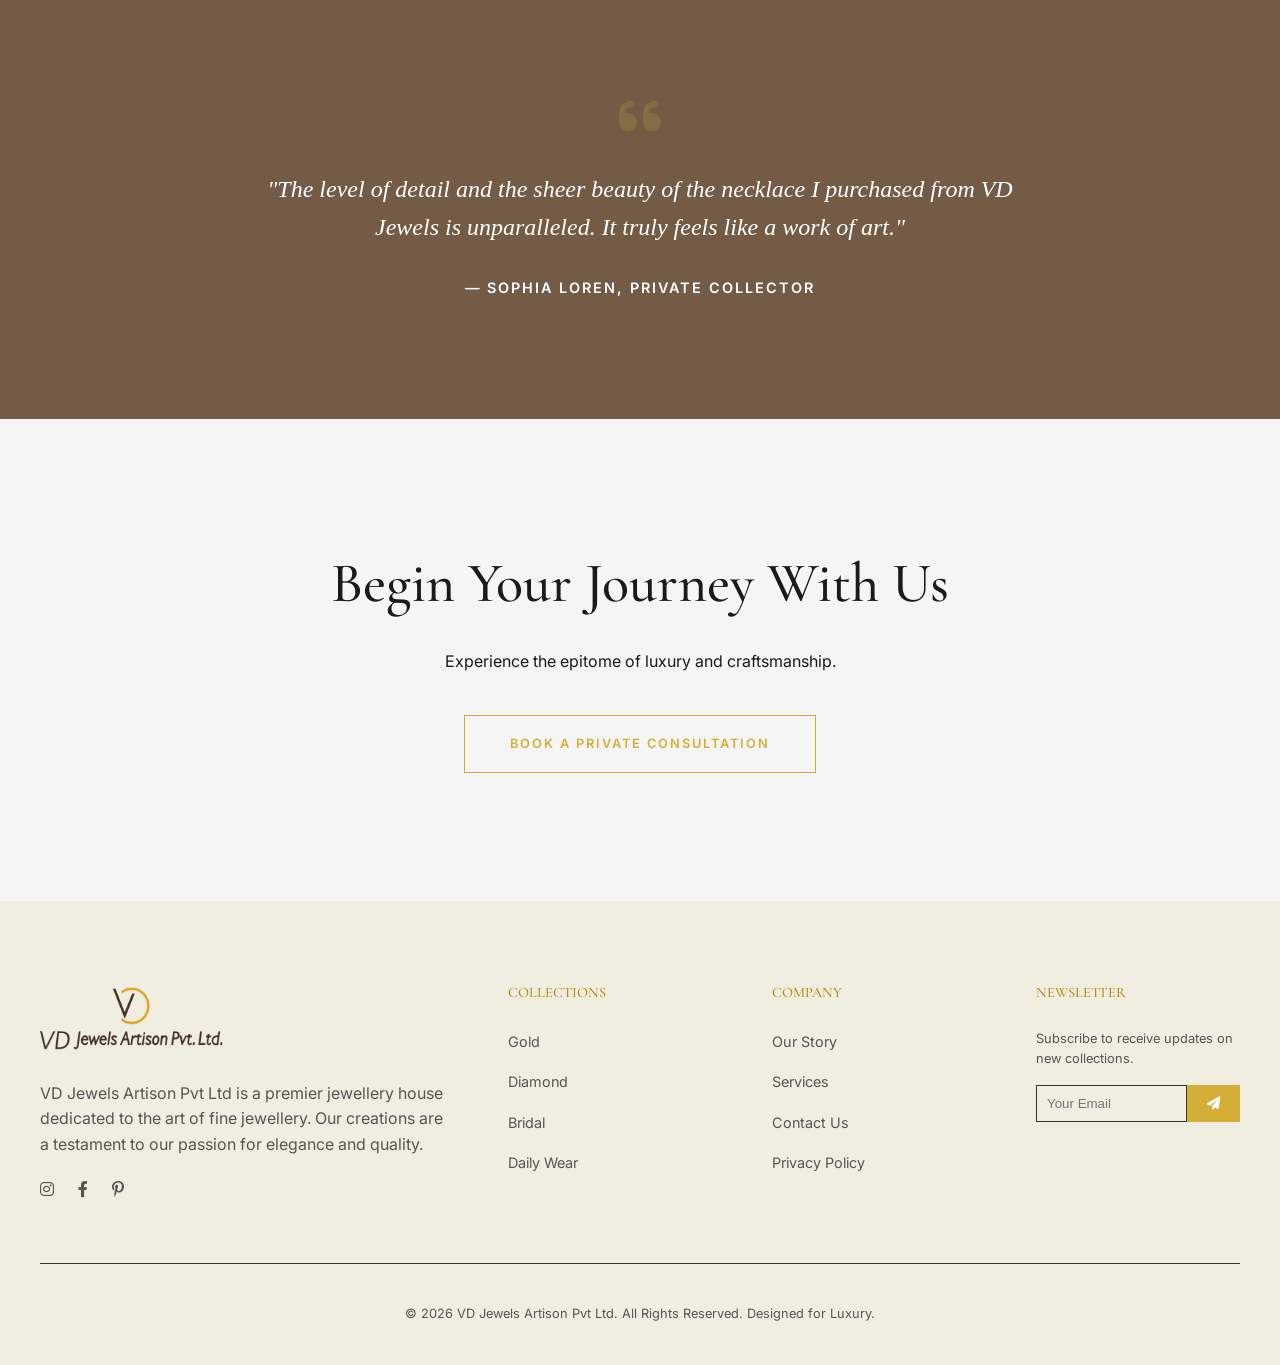
==== commit 3ea70ee1: "Summary update" ====
--- a/index.html
+++ b/index.html
@@ -206,42 +206,42 @@
             </div>
         </div>
     </section>
-+
-+    <!-- Mission Section -->
-+    <section id="mission" class="mission-section fade-in">
-+        <div class="container">
-+            <div class="mission-subtitle-strip">OUR MISSION</div>
-+            <h2 class="section-title serif">Celebrating life through <span class="gold-italic">craft</span></h2>
-+            <div style="width: 40px; height: 1px; background: var(--accent-gold); margin: 0 auto;"></div>
-+            
-+            <p class="mission-statement">
-+                "To provide high-quality, diverse and exquisitely designed products with ethically sourced materials — coupled with exceptional service and personalized experiences, while supporting the local community of workmen. Our products celebrate life and beauty, retaining the best value of jewellery for generations to come."
-+            </p>
-+
-+            <div class="mission-grid">
-+                <div class="mission-card">
-+                    <span class="mission-num">01</span>
-+                    <h3 class="serif">Quality</h3>
-+                    <p>Finest materials and exceptional brilliance in every piece.</p>
-+                </div>
-+                <div class="mission-card">
-+                    <span class="mission-num">02</span>
-+                    <h3 class="serif">Sustainability</h3>
-+                    <p>Ethically sourced materials and responsible practices.</p>
-+                </div>
-+                <div class="mission-card">
-+                    <span class="mission-num">03</span>
-+                    <h3 class="serif">Leadership & Teamwork</h3>
-+                    <p>A united team driven by shared excellence.</p>
-+                </div>
-+                <div class="mission-card">
-+                    <span class="mission-num">04</span>
-+                    <h3 class="serif">Commitment</h3>
-+                    <p>Responsibility and accountability in every relationship.</p>
-+                </div>
-+            </div>
-+        </div>
-+    </section>
+
+    <!-- Mission Section -->
+    <section id="mission" class="mission-section fade-in">
+        <div class="container">
+            <div class="mission-subtitle-strip">OUR MISSION</div>
+            <h2 class="section-title serif">Celebrating life through <span class="gold-italic">craft</span></h2>
+            <div style="width: 40px; height: 1px; background: var(--accent-gold); margin: 0 auto;"></div>
+            
+            <p class="mission-statement">
+                "To provide high-quality, diverse and exquisitely designed products with ethically sourced materials — coupled with exceptional service and personalized experiences, while supporting the local community of workmen. Our products celebrate life and beauty, retaining the best value of jewellery for generations to come."
+            </p>
+
+            <div class="mission-grid">
+                <div class="mission-card">
+                    <span class="mission-num">01</span>
+                    <h3 class="serif">Quality</h3>
+                    <p>Finest materials and exceptional brilliance in every piece.</p>
+                </div>
+                <div class="mission-card">
+                    <span class="mission-num">02</span>
+                    <h3 class="serif">Sustainability</h3>
+                    <p>Ethically sourced materials and responsible practices.</p>
+                </div>
+                <div class="mission-card">
+                    <span class="mission-num">03</span>
+                    <h3 class="serif">Leadership & Teamwork</h3>
+                    <p>A united team driven by shared excellence.</p>
+                </div>
+                <div class="mission-card">
+                    <span class="mission-num">04</span>
+                    <h3 class="serif">Commitment</h3>
+                    <p>Responsibility and accountability in every relationship.</p>
+                </div>
+            </div>
+        </div>
+    </section>
 
     <section class="legacy-stats fade-in">
         <div class="container">
--- a/index.css
+++ b/index.css
@@ -993,8 +993,8 @@
 
 .mission-subtitle-strip {
     display: inline-block;
-    background-color: #3B5998; /* Using the blue from screenshot but keeping it refined */
-    color: var(--white);
+    background-color: var(--accent-gold); 
+    color: var(--charcoal);
     padding: 4px 15px;
     font-size: 0.75rem;
     letter-spacing: 2px;
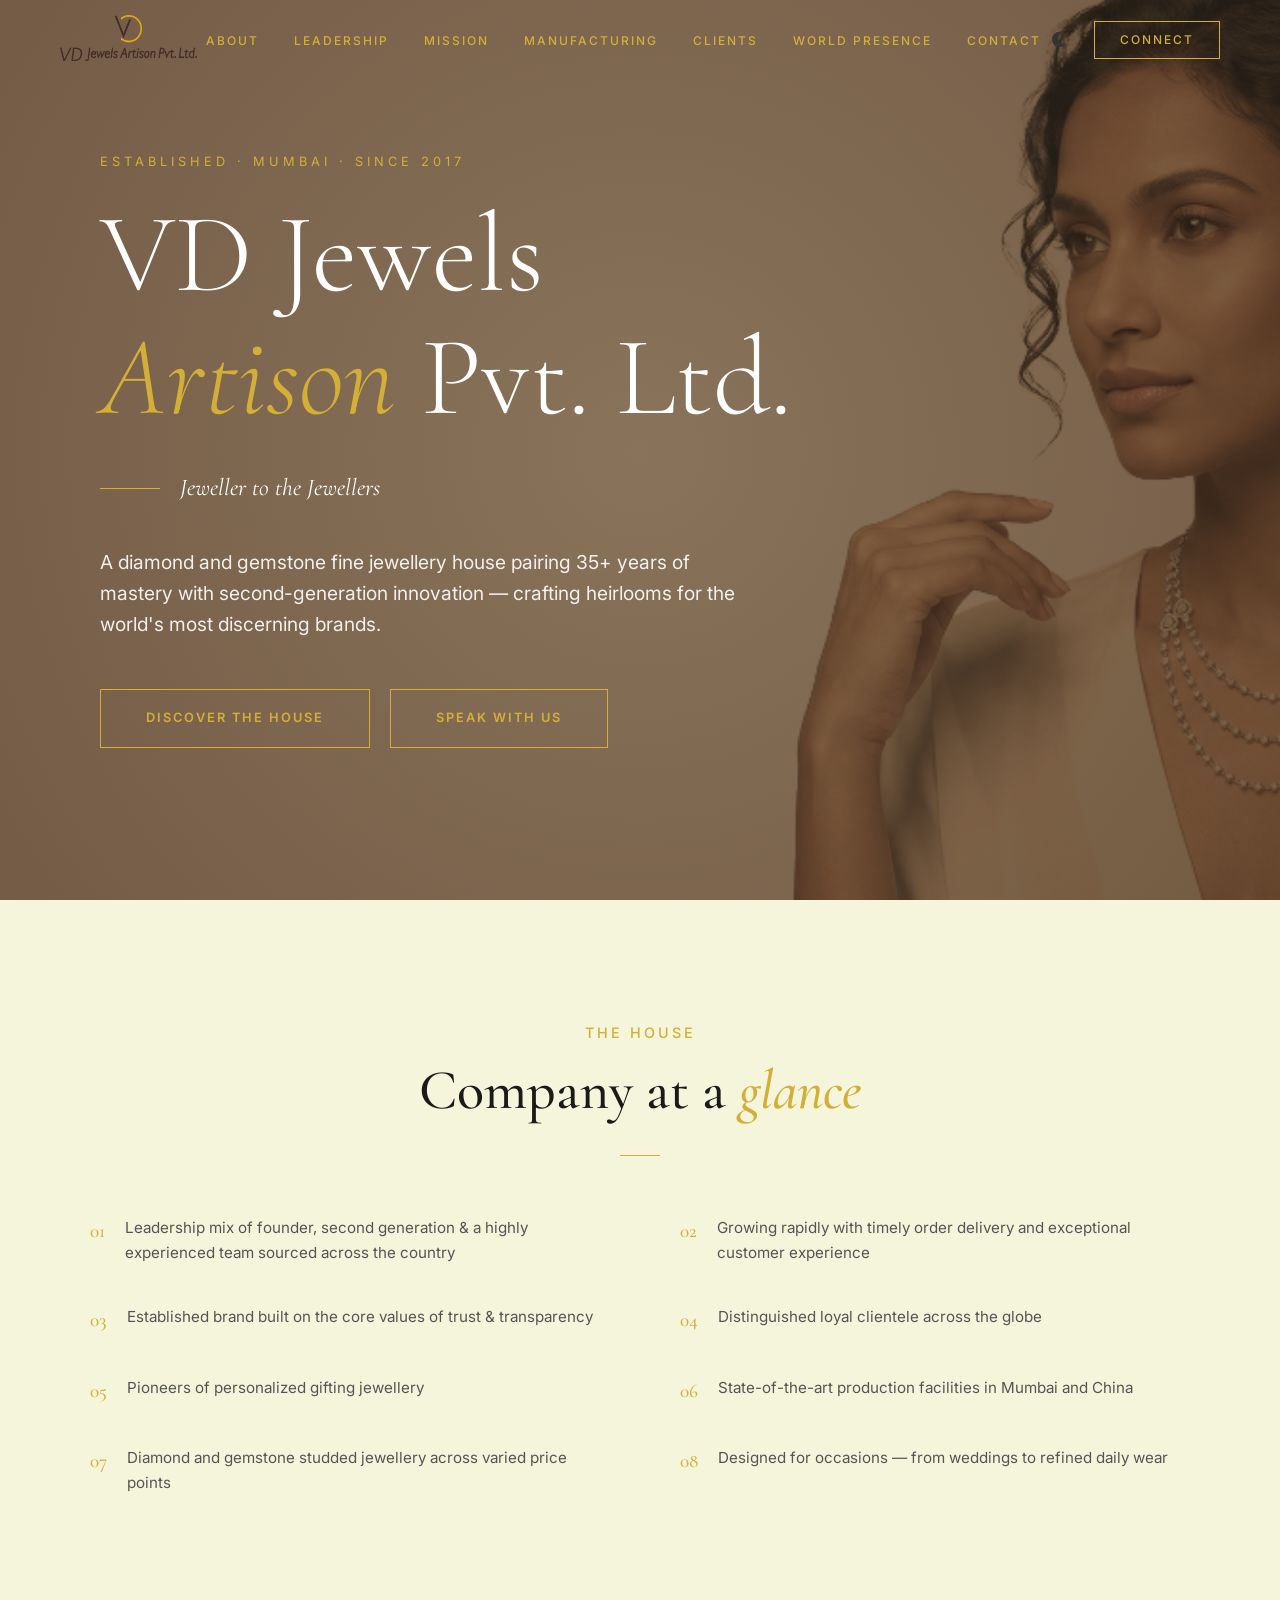
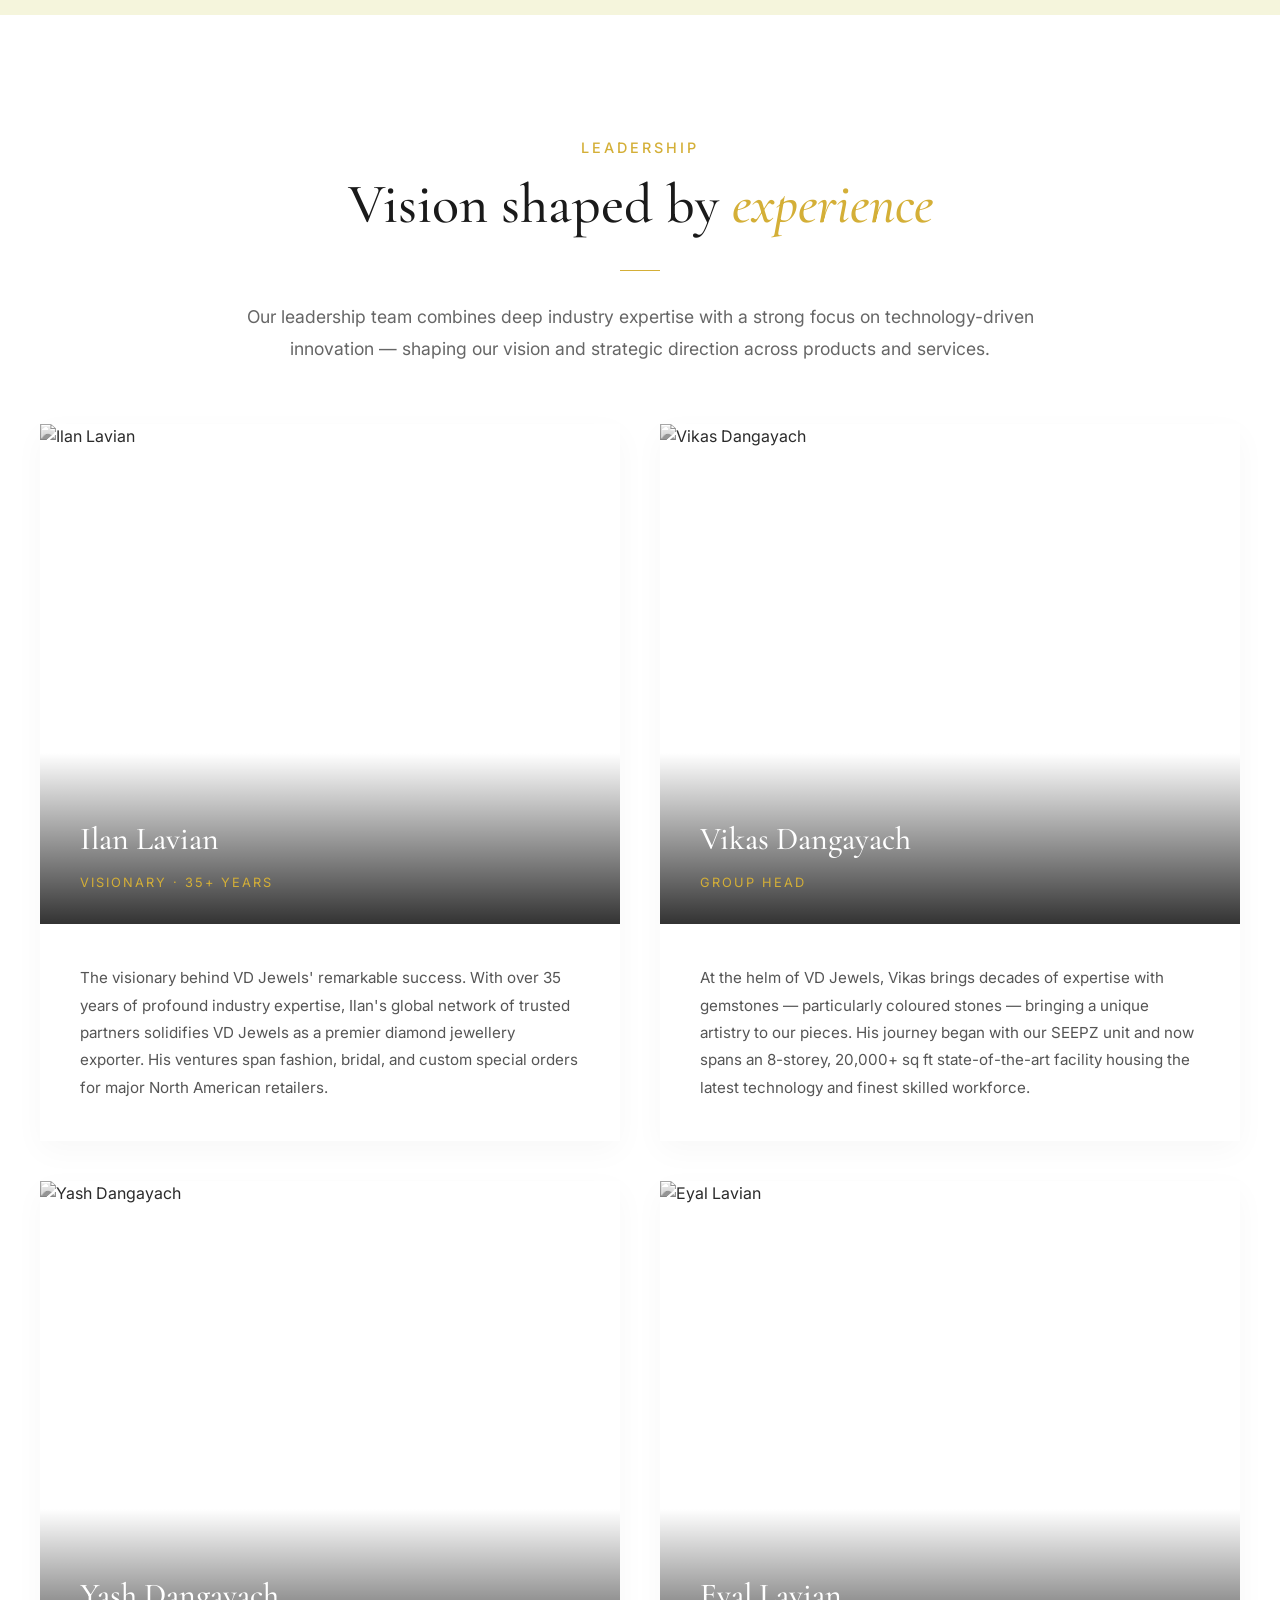
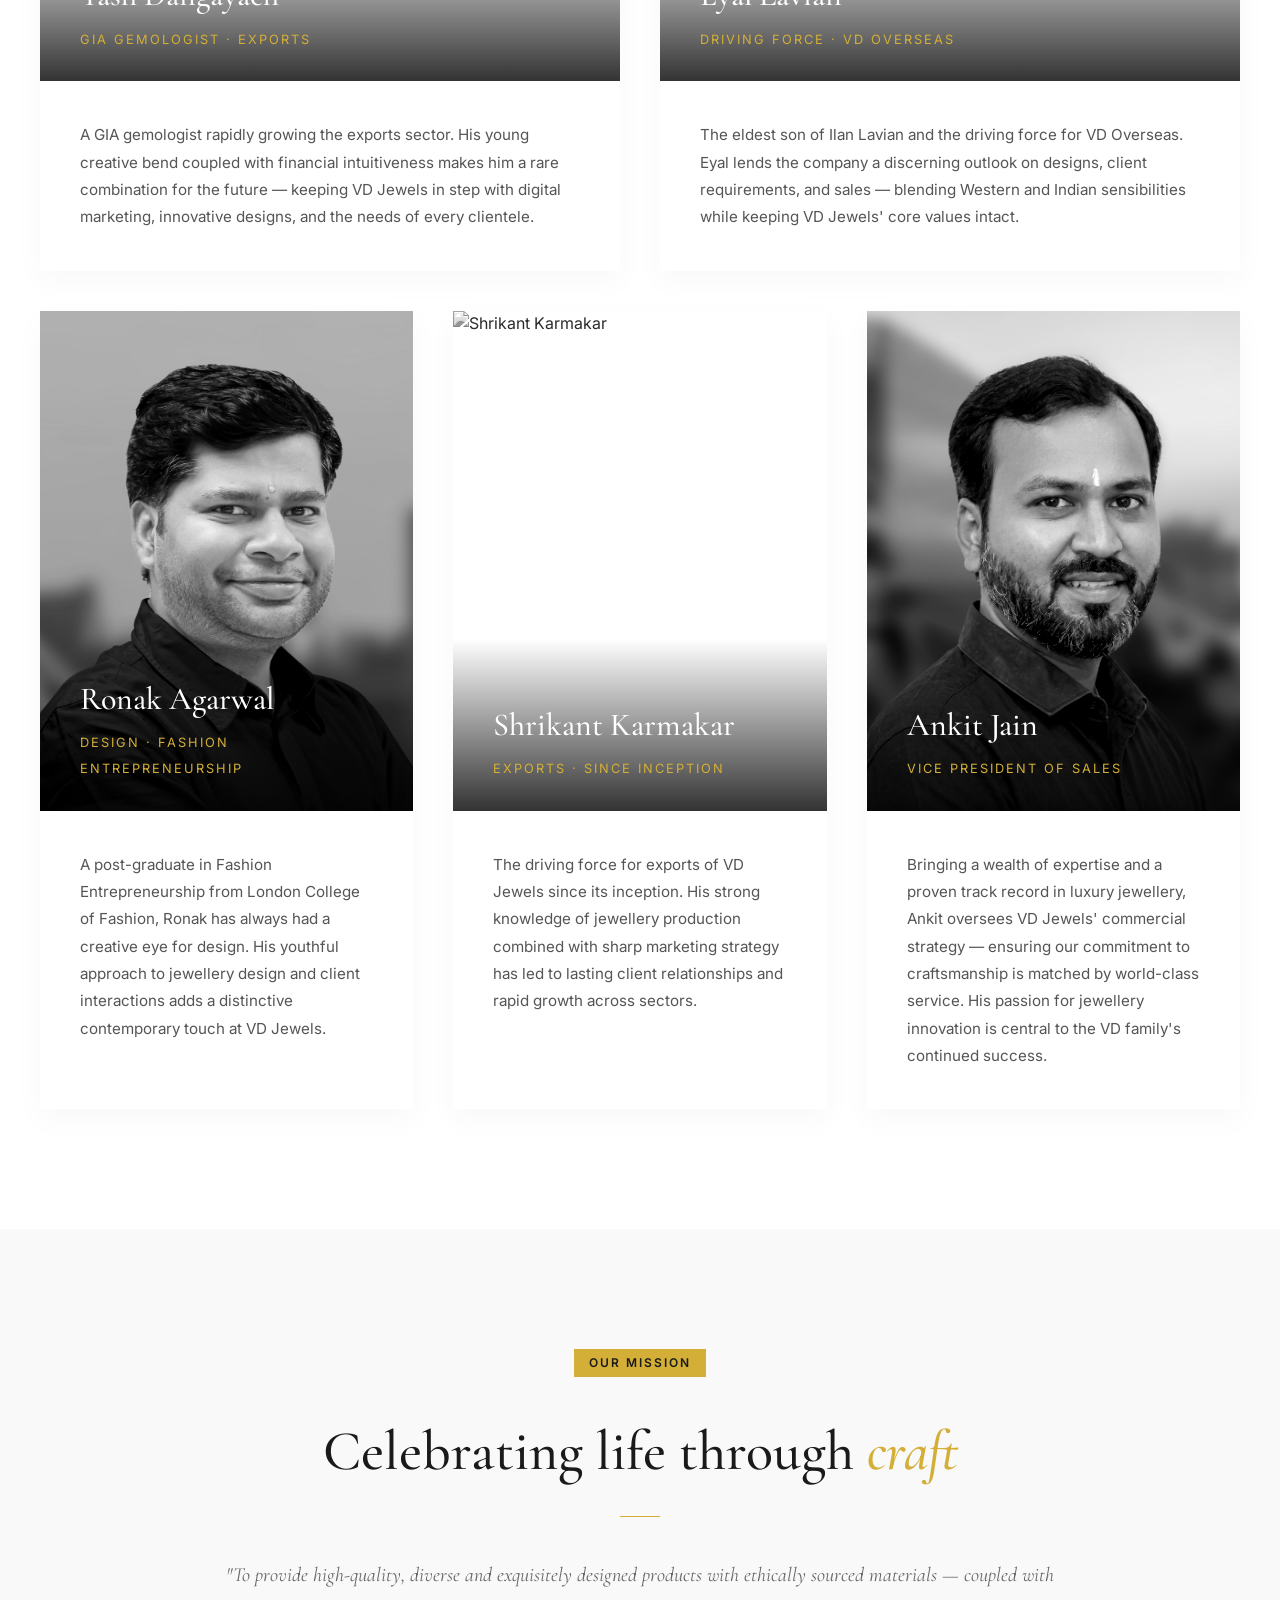
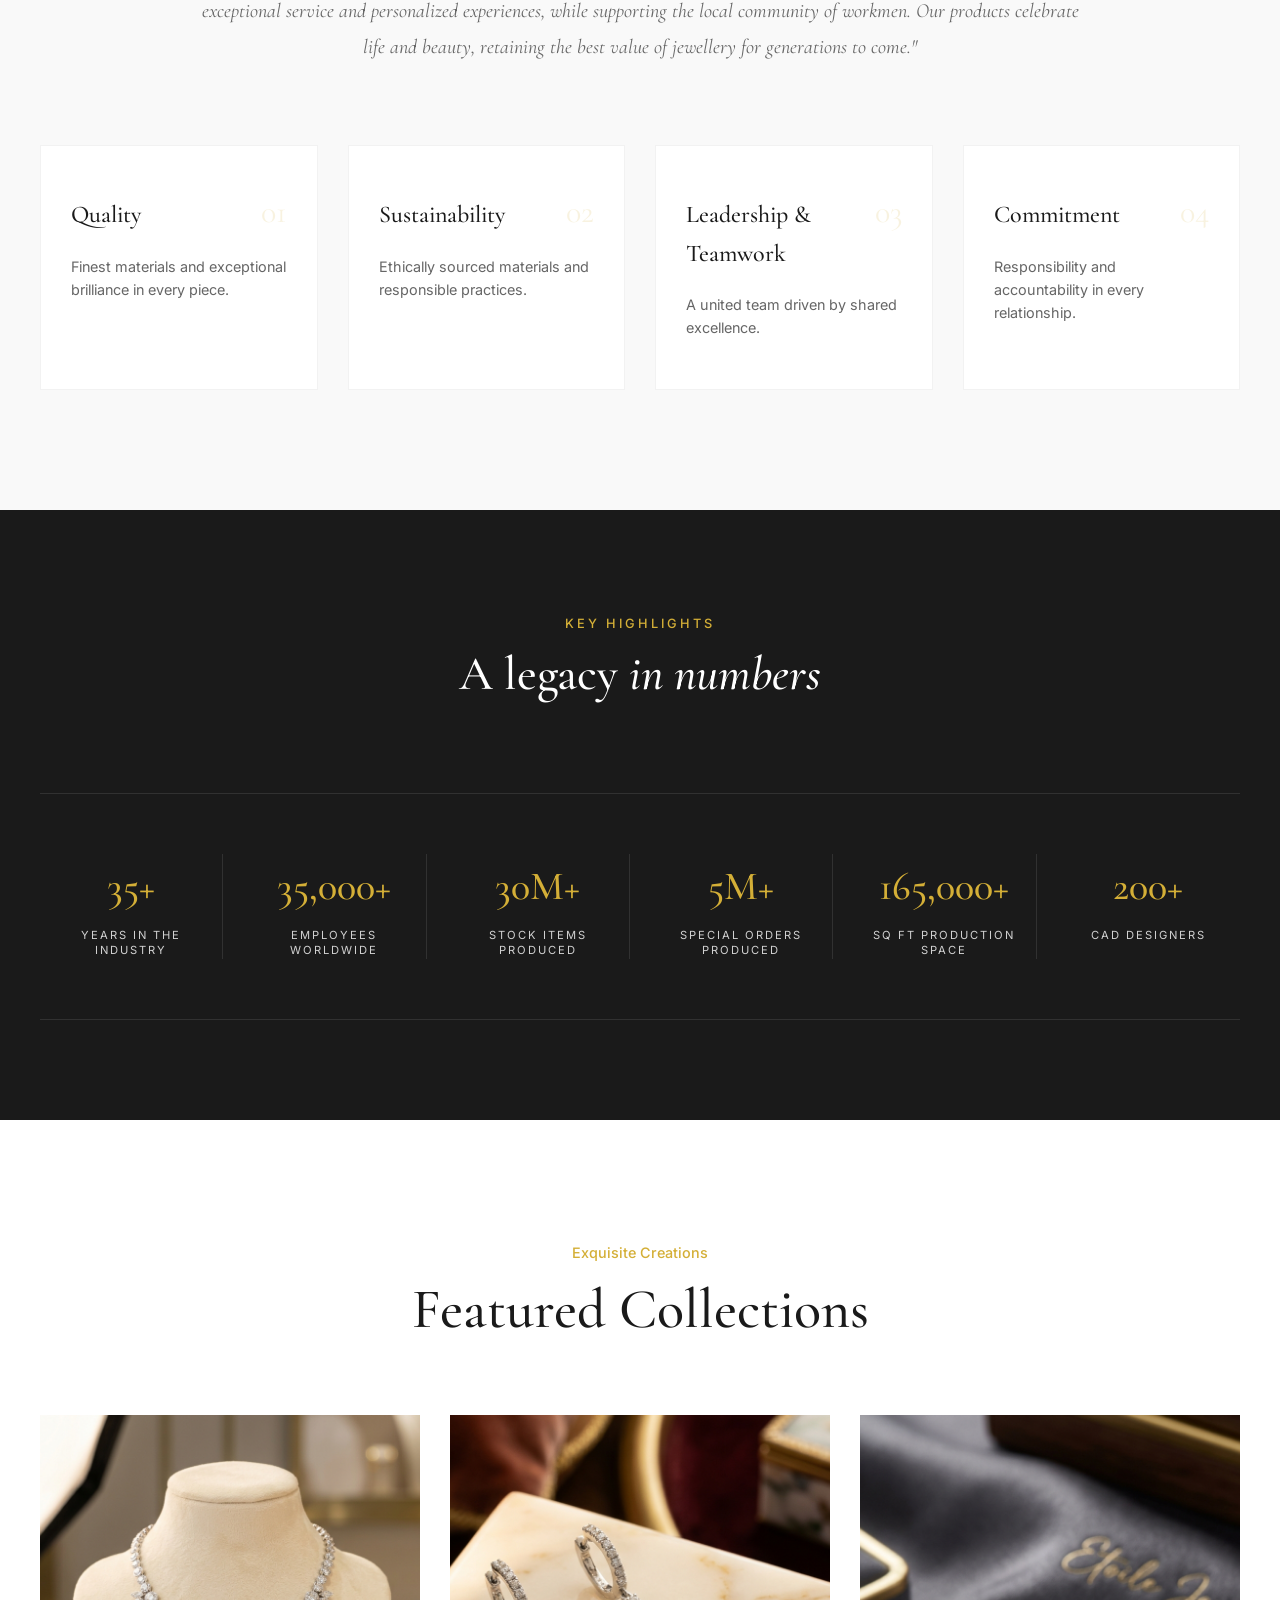
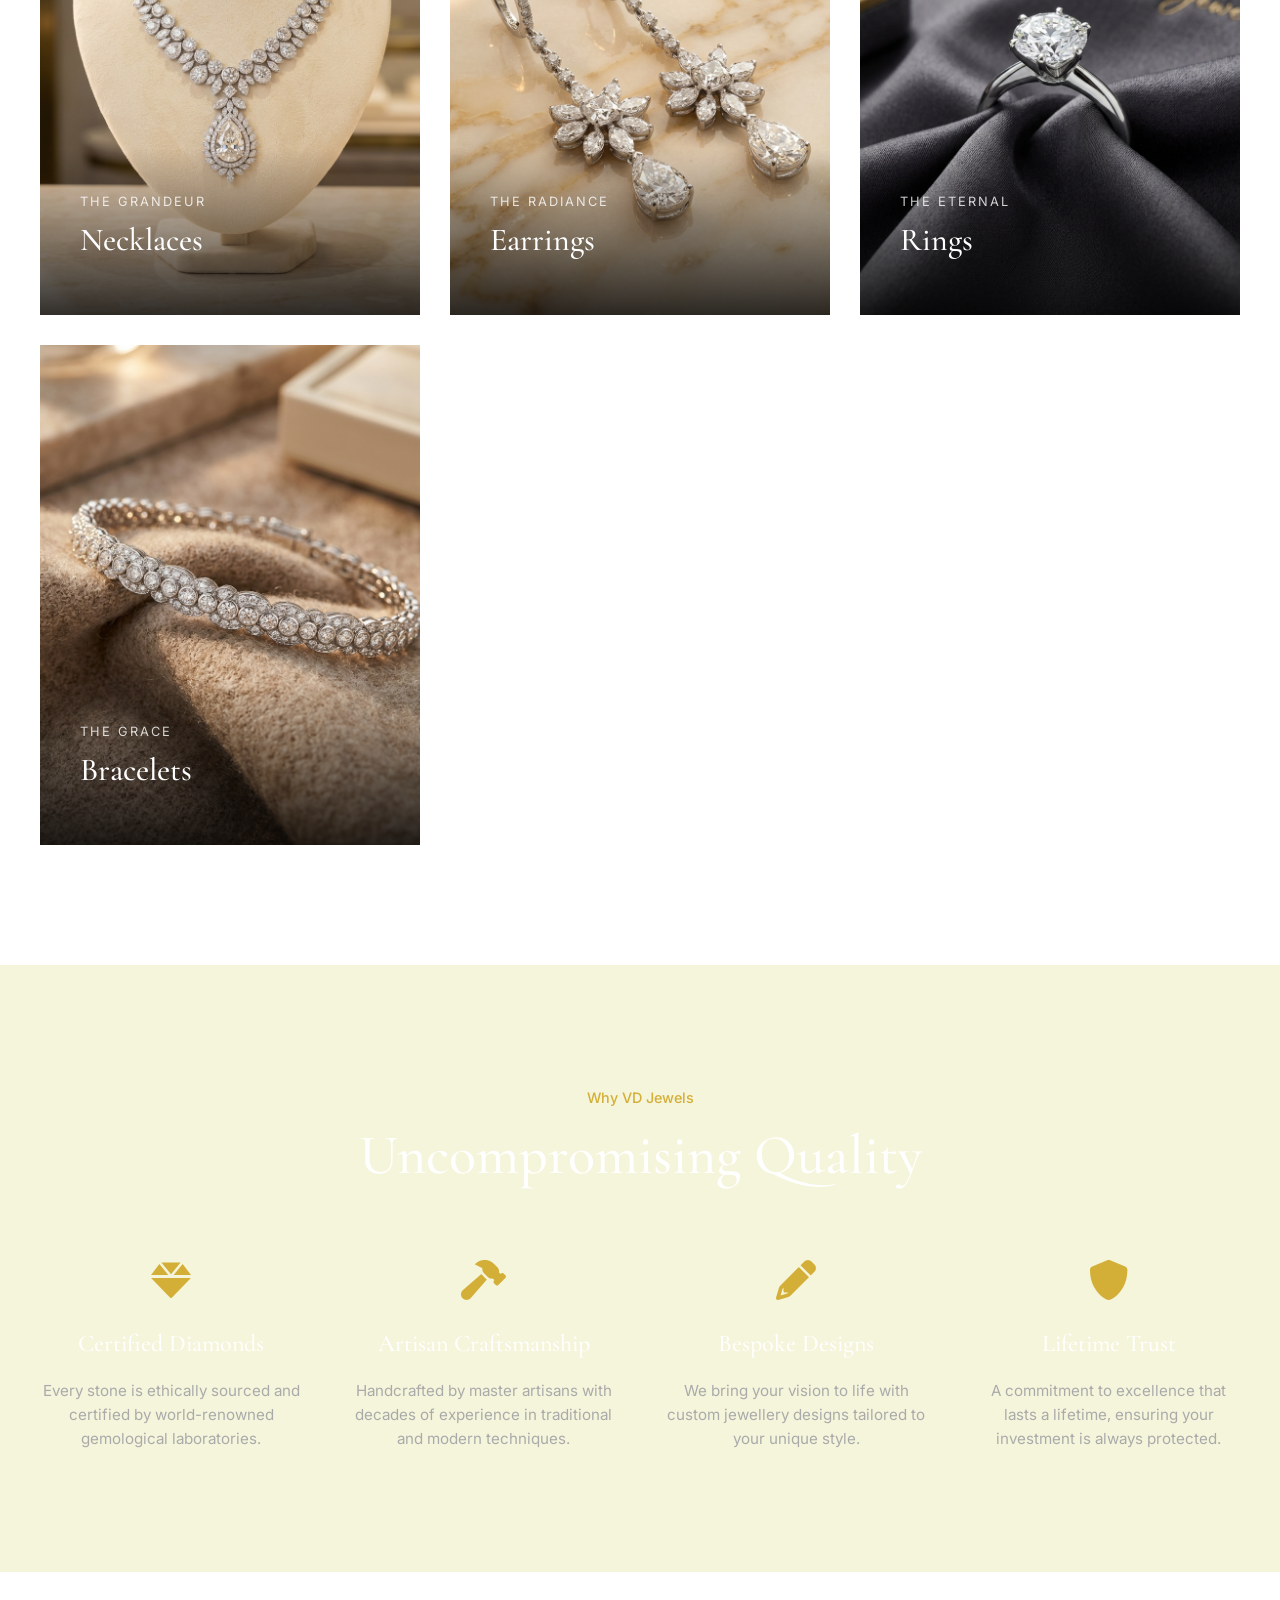
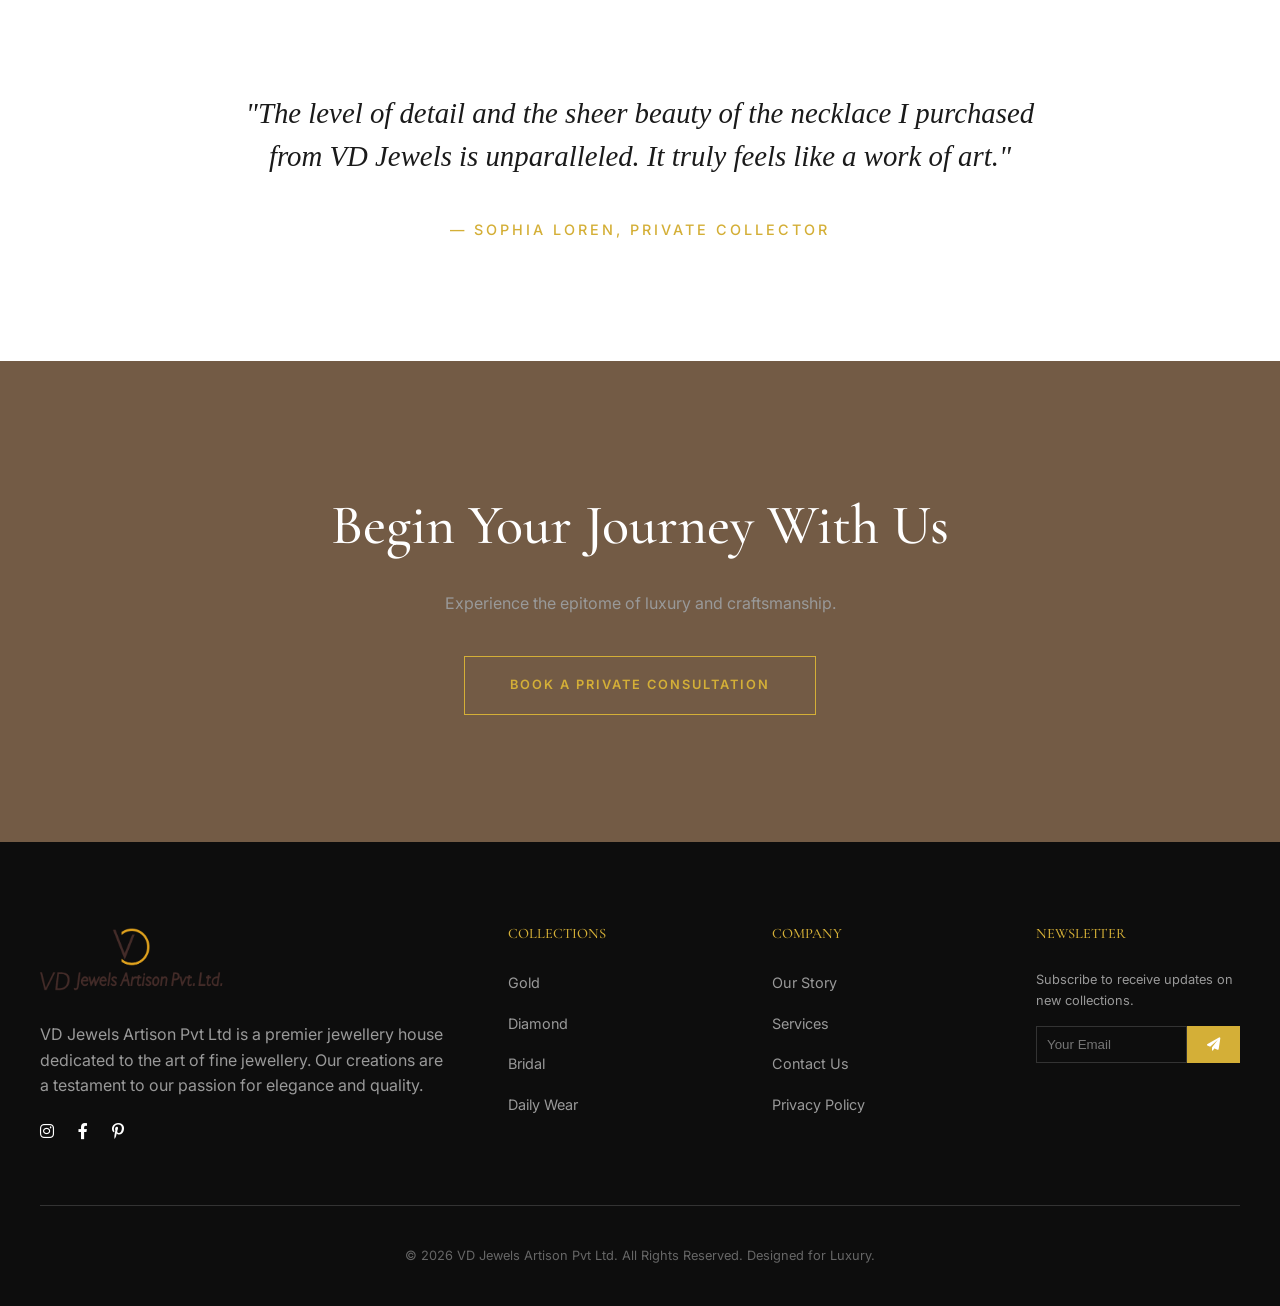
==== commit 32d00996: "Summary Update" ====
--- a/index.html
+++ b/index.html
@@ -358,9 +358,12 @@
     <section class="section-padding testimonials fade-in">
         <div class="container">
             <div class="testimonial-card">
-                <i class="fas fa-quote-left" style="font-size: 3rem; color: var(--accent-gold); opacity: 0.2; margin-bottom: 30px;"></i>
-                <p>"The level of detail and the sheer beauty of the necklace I purchased from VD Jewels is unparalleled. It truly feels like a work of art."</p>
-                <div class="testimonial-author">— Sophia Loren, Private Collector</div>
+                <p class="serif" style="font-size: 1.8rem; line-height: 1.5; color: var(--charcoal); margin-bottom: 40px;">
+                    "The level of detail and the sheer beauty of the necklace I purchased from VD Jewels is unparalleled. It truly feels like a work of art."
+                </p>
+                <div class="testimonial-author" style="font-weight: 500; letter-spacing: 3px; color: var(--accent-gold);">
+                    — SOPHIA LOREN, PRIVATE COLLECTOR
+                </div>
             </div>
         </div>
     </section>
--- a/index.css
+++ b/index.css
@@ -897,92 +897,51 @@
 }
 
 /* Light Mode Alternating Layout Colors */
+
+/* --- Light Mode Color Sequence --- */
 body:not(.dark-mode) .hero {
     background: radial-gradient(circle at center, #8A735B 0%, #735B45 100%) !important;
 }
 
 body:not(.dark-mode) .company-glance-section {
-    background-color: #f5f5f5 !important;
-    color: var(--charcoal) !important;
-}
-body:not(.dark-mode) .company-glance-section p {
-    color: #555555 !important;
-}
-body:not(.dark-mode) .company-glance-section .house-subtitle,
-body:not(.dark-mode) .company-glance-section .glance-title {
-    color: var(--accent-gold-dark) !important;
+    background-color: var(--warm-beige) !important;
 }
 
 body:not(.dark-mode) .leadership-section {
-    background-color: #efeee1 !important;
-    color: var(--charcoal) !important;
+    background-color: var(--white) !important;
+}
+
+body:not(.dark-mode) .mission-section {
+    background-color: #F9F9F9 !important;
 }
 
 body:not(.dark-mode) .legacy-stats {
-    background-color: #735b45 !important;
+    background-color: var(--charcoal) !important; /* Dark contrast */
+    color: var(--white) !important;
+}
+
+body:not(.dark-mode) .collections-section {
+    background-color: var(--white) !important;
+}
+
+body:not(.dark-mode) .features {
+    background-color: var(--warm-beige) !important;
+}
+
+body:not(.dark-mode) .testimonials {
+    background-color: var(--white) !important;
+}
+
+body:not(.dark-mode) .cta-section {
+    background-color: #735b45 !important; /* Bronze/Brown */
+    color: var(--white) !important;
+}
+
+body:not(.dark-mode) footer {
+    background-color: #0D0D0D !important;
     color: #FFFFFF !important;
 }
-body:not(.dark-mode) .legacy-stats .section-title,
-body:not(.dark-mode) .legacy-stats p,
-body:not(.dark-mode) .legacy-stats h3 {
-    color: #FFFFFF !important;
-}
-body:not(.dark-mode) .legacy-stats .section-subtitle,
-body:not(.dark-mode) .legacy-stats .stat-v2 h3 {
-    color: #D4AF37 !important;
-}
-
-body:not(.dark-mode) .collections-section {
-    background-color: #f5f5f5 !important;
-    color: var(--charcoal) !important;
-}
-body:not(.dark-mode) .collections-section .section-title {
-    color: var(--charcoal) !important;
-}
-body:not(.dark-mode) .collections-section .section-subtitle {
-    color: var(--accent-gold-dark) !important;
-}
-
-body:not(.dark-mode) .features {
-    background-color: #efeee1 !important;
-    color: var(--charcoal) !important;
-}
-body:not(.dark-mode) .features .section-title,
-body:not(.dark-mode) .features h3 {
-    color: var(--charcoal) !important;
-}
-body:not(.dark-mode) .features p {
-    color: #555555 !important;
-}
-
-body:not(.dark-mode) .testimonials {
-    background-color: #735b45 !important;
-    color: #FFFFFF !important;
-}
-body:not(.dark-mode) .testimonials .testimonial-card p {
-    color: #FFFFFF !important;
-}
-
-body:not(.dark-mode) .cta-section {
-    background-color: #f5f5f5 !important;
-    color: var(--charcoal) !important;
-}
-body:not(.dark-mode) .cta-section .section-title,
-body:not(.dark-mode) .cta-section p {
-    color: var(--charcoal) !important;
-}
-
-body:not(.dark-mode) footer {
-    background-color: #efeee1 !important;
-    color: var(--charcoal) !important;
-}
-body:not(.dark-mode) footer p, 
-body:not(.dark-mode) footer a {
-    color: #555555 !important;
-}
-body:not(.dark-mode) footer .footer-links h4 {
-    color: var(--accent-gold-dark) !important;
-}
+
 
 /* Mission Section */
 .mission-section {
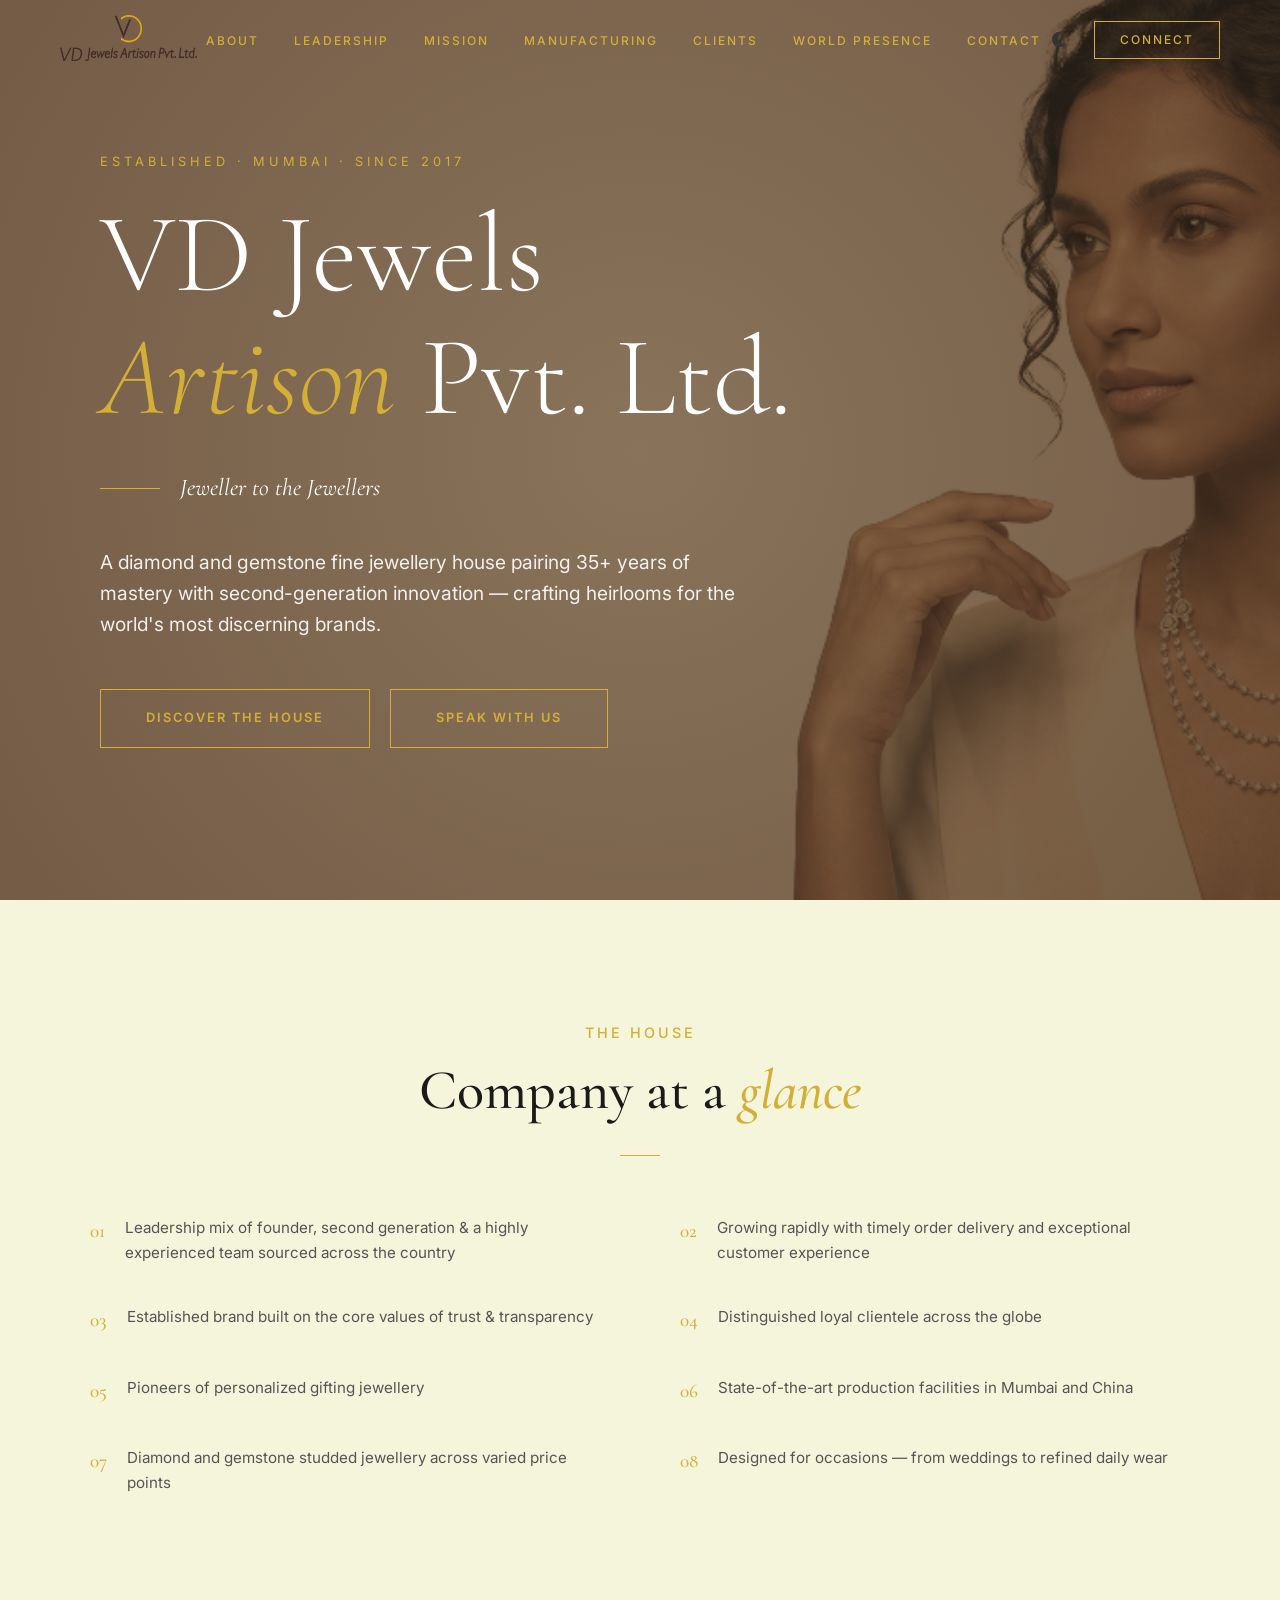
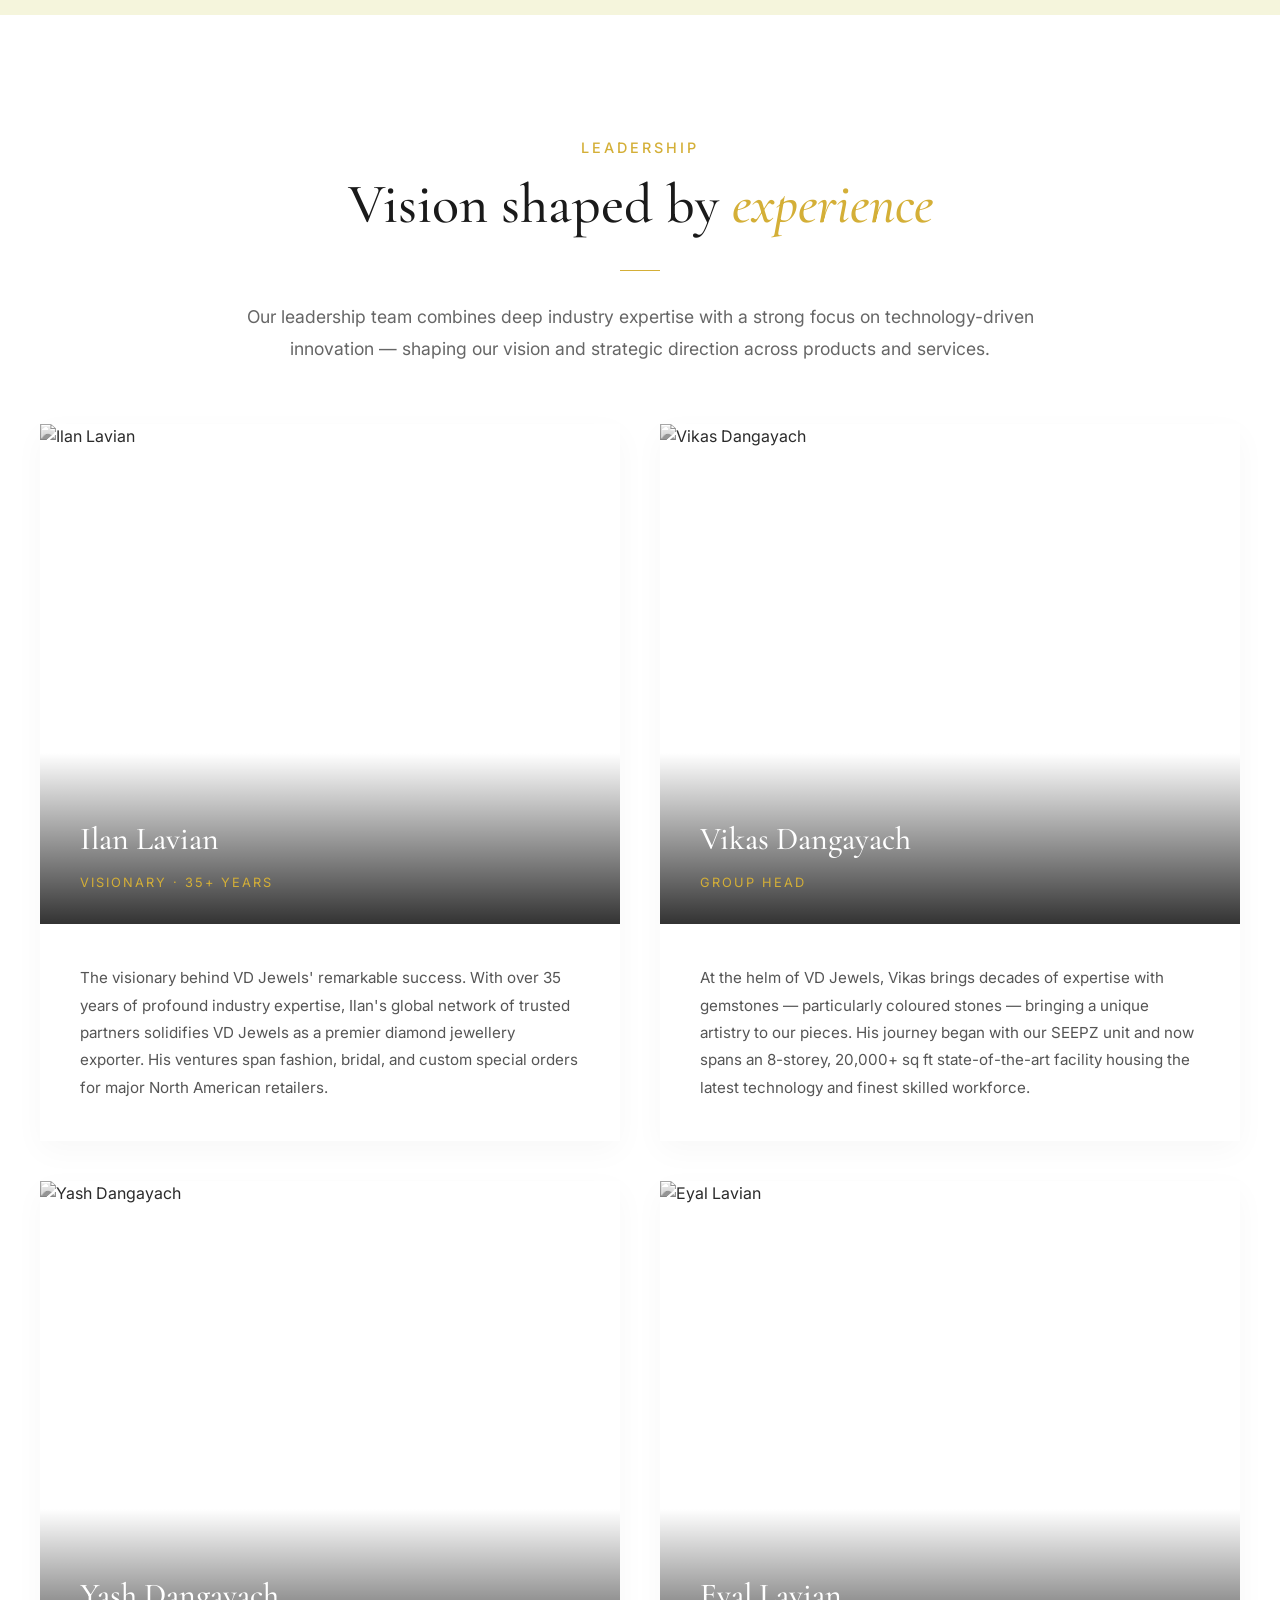
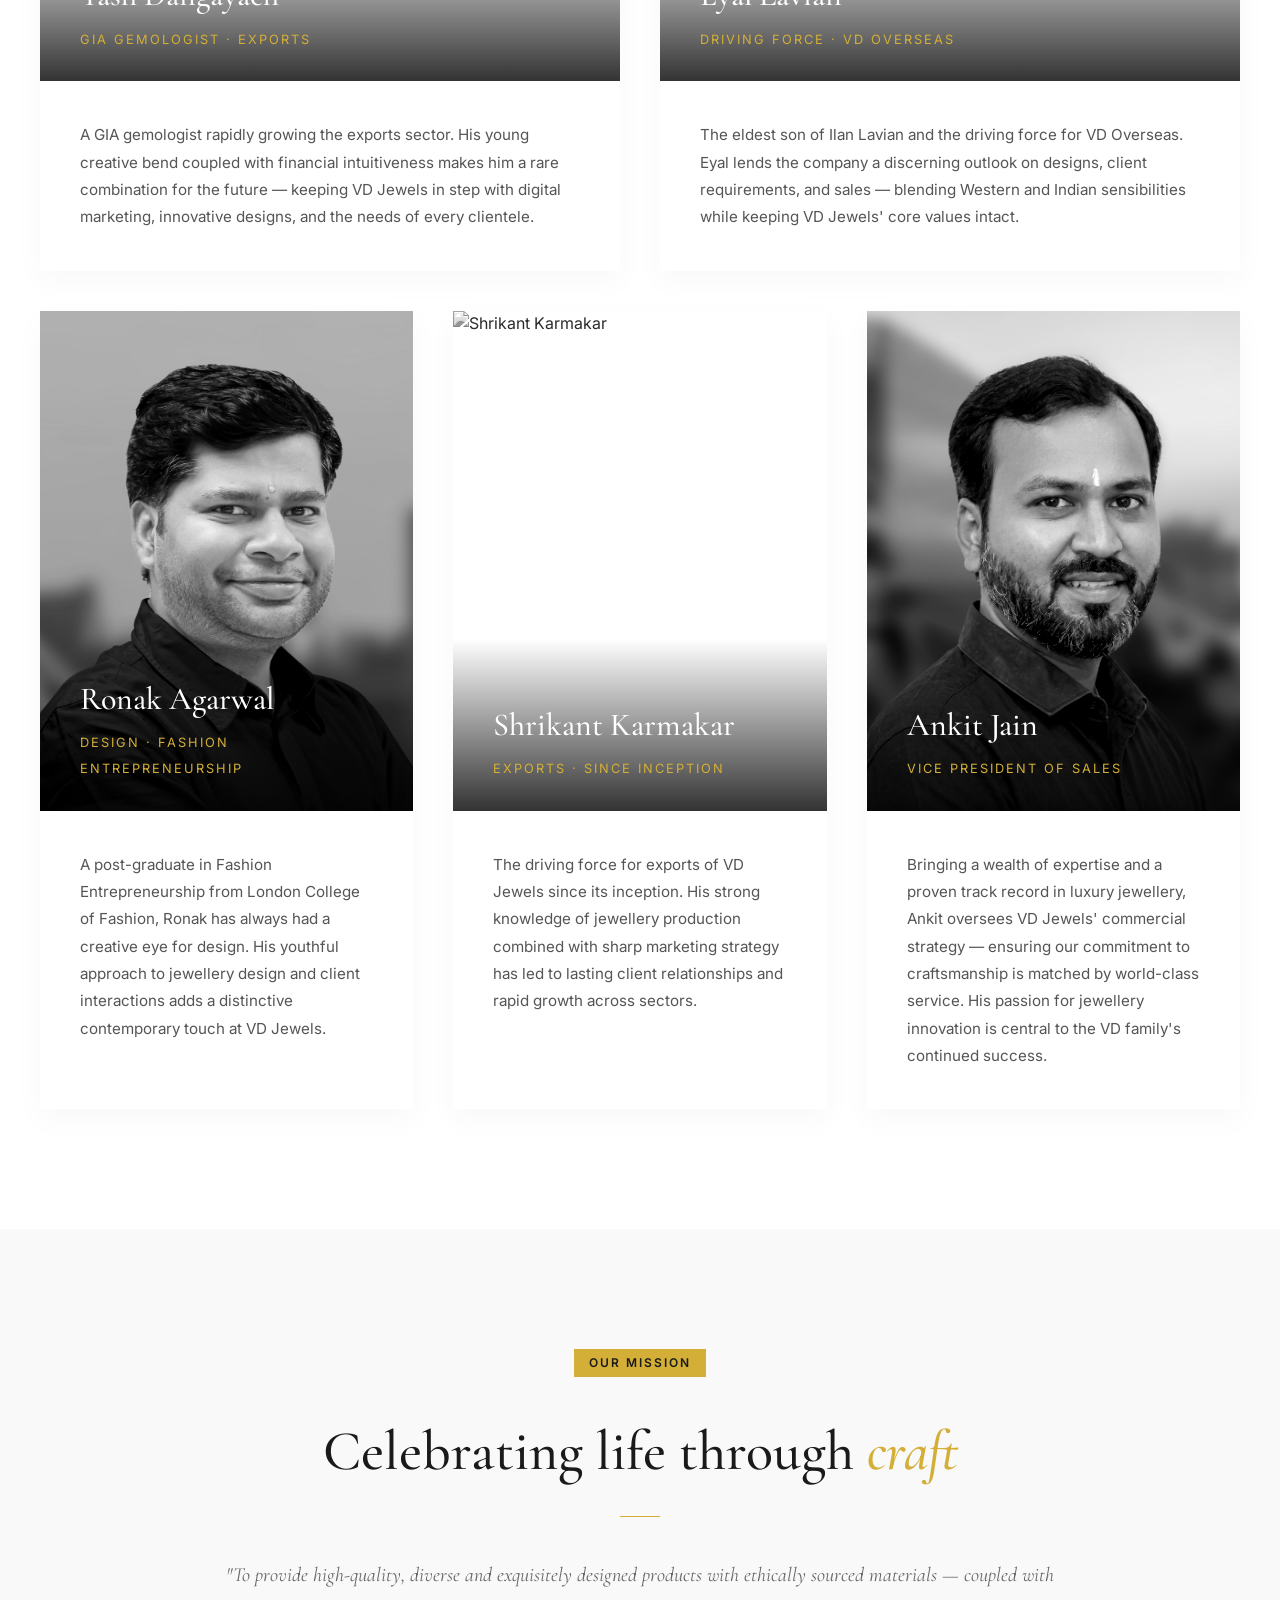
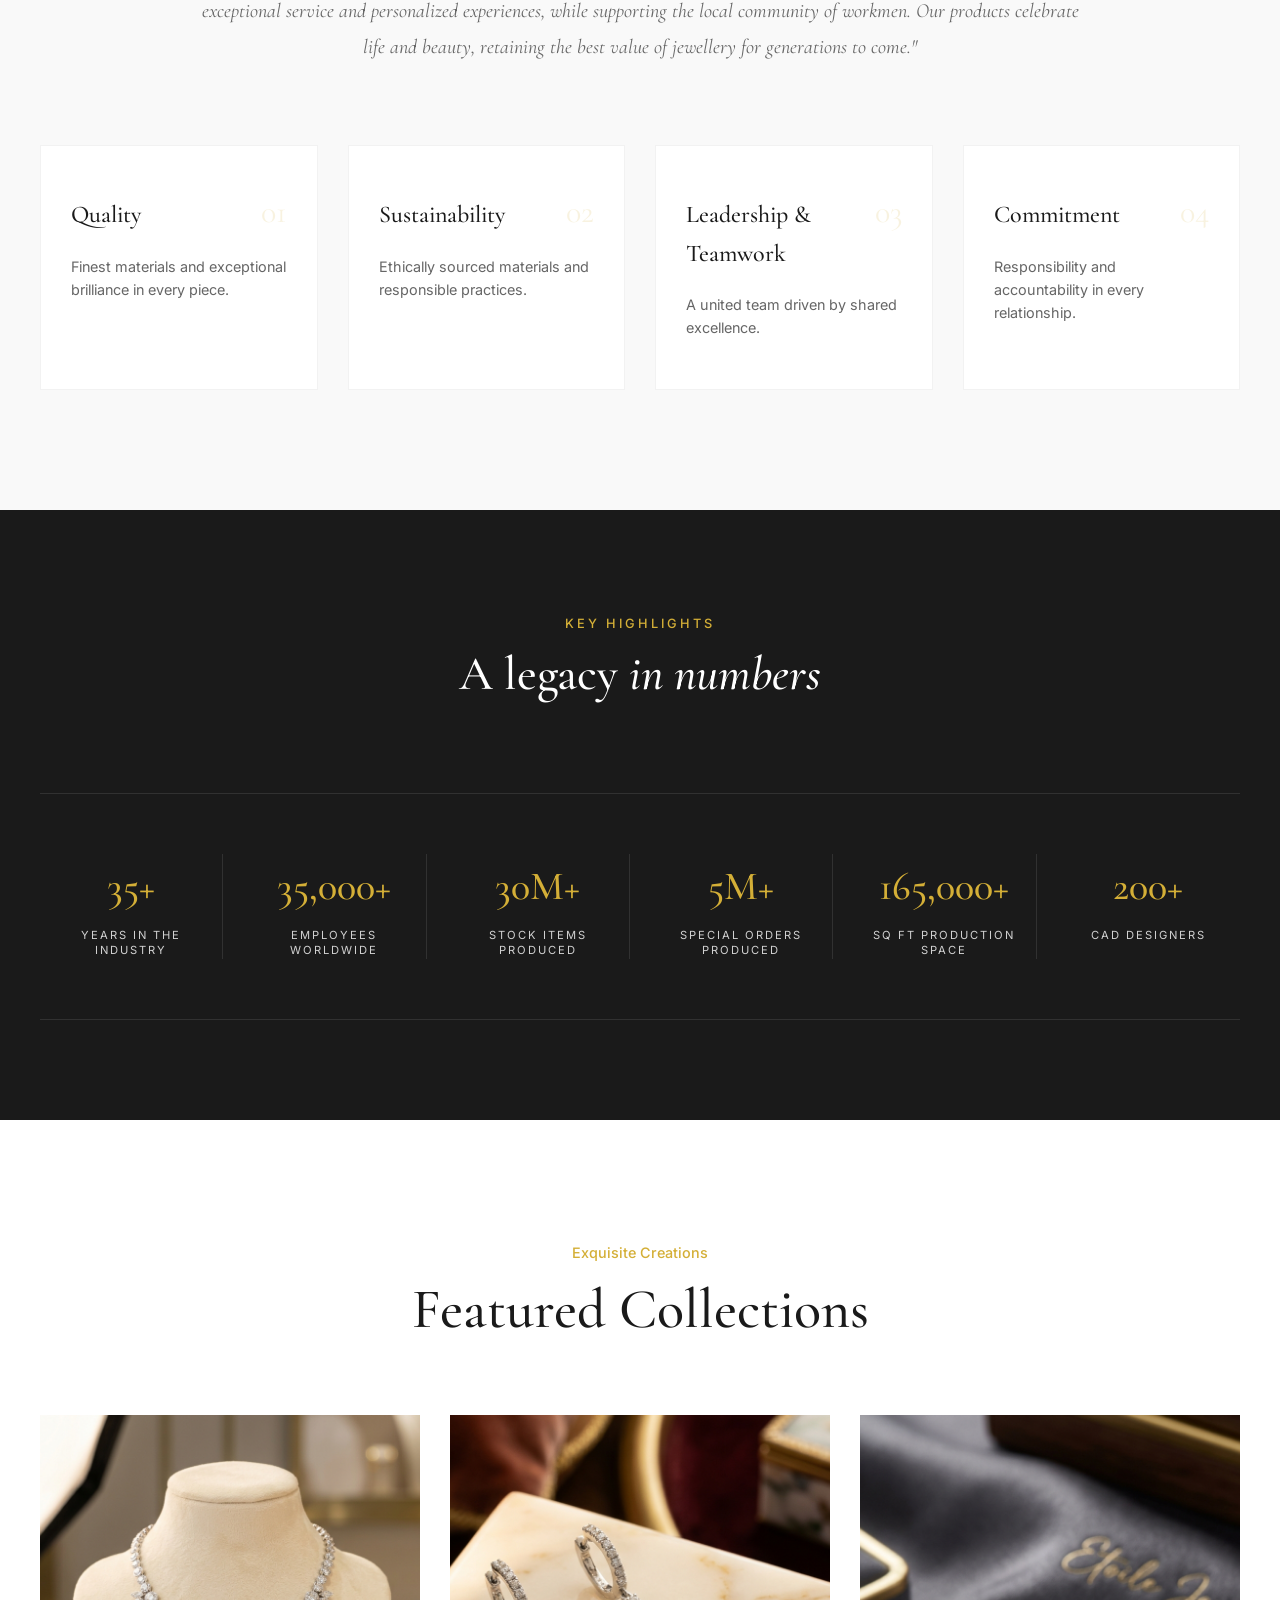
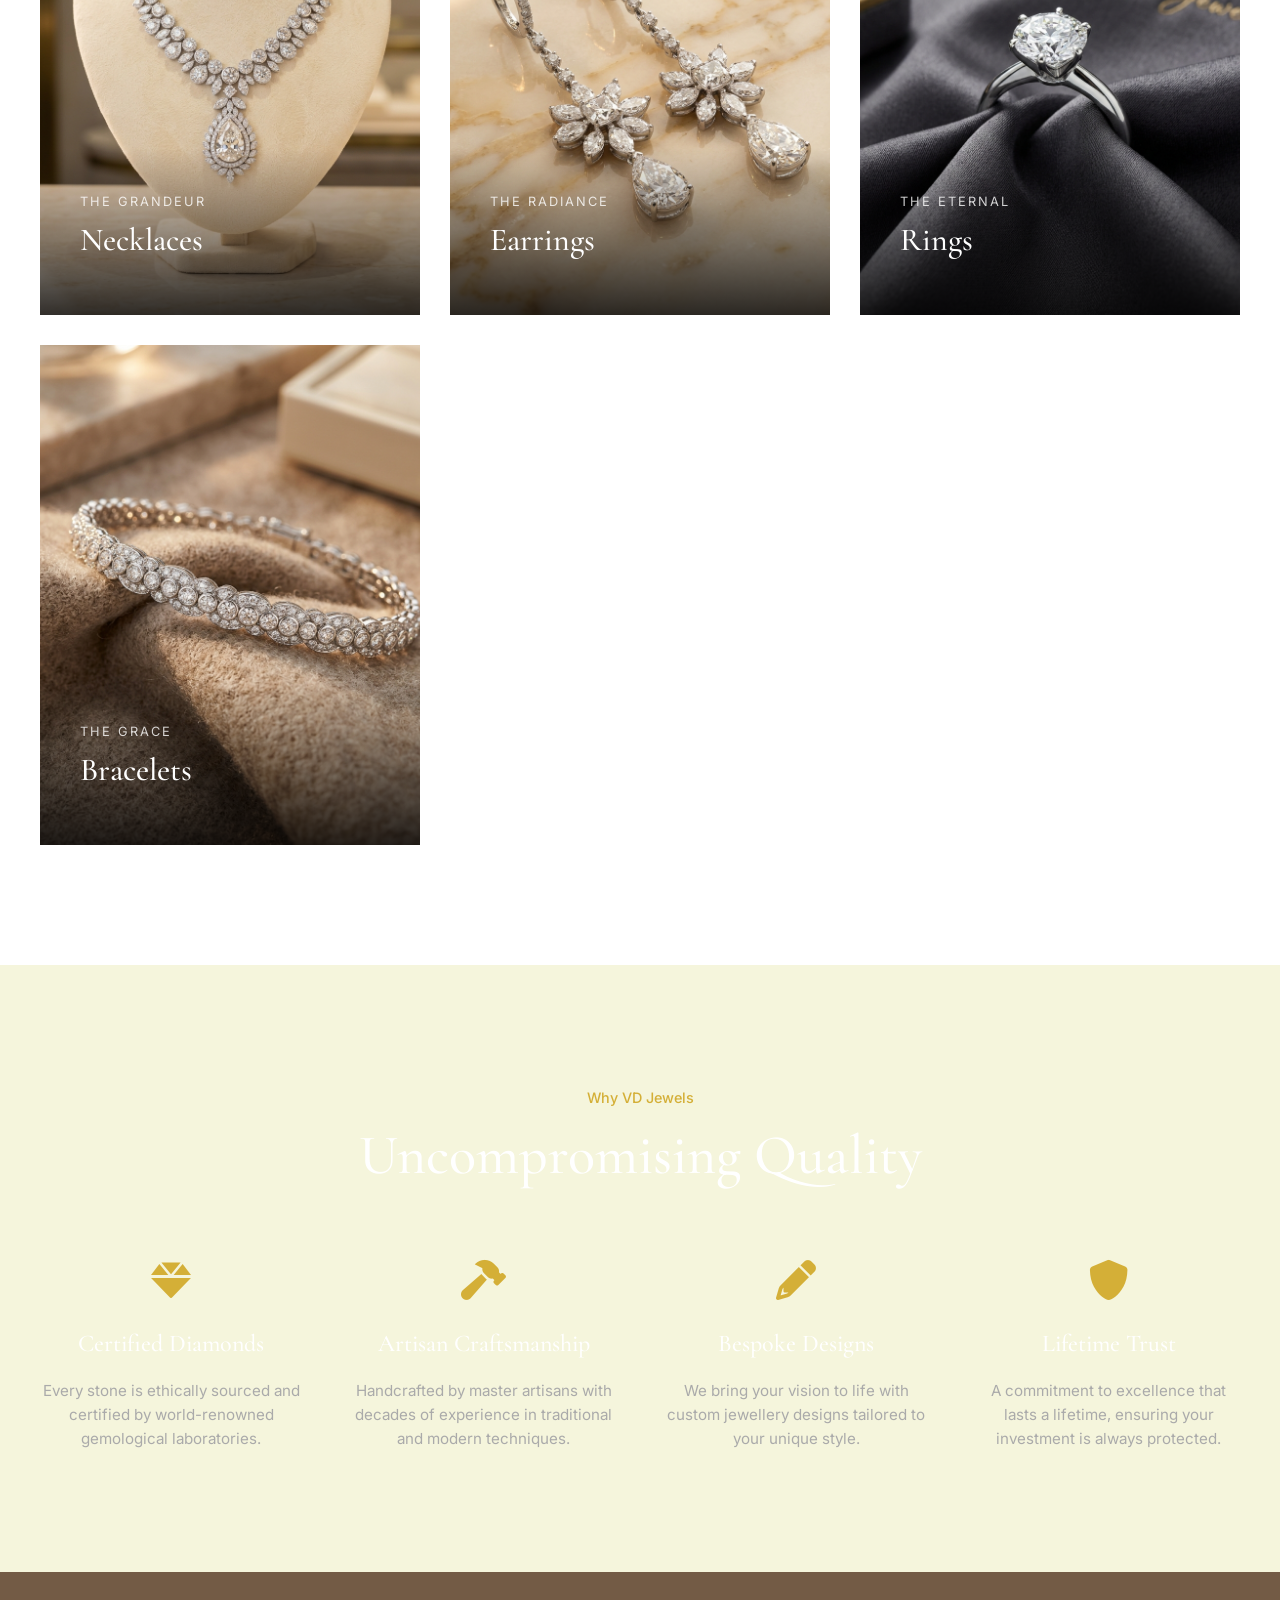
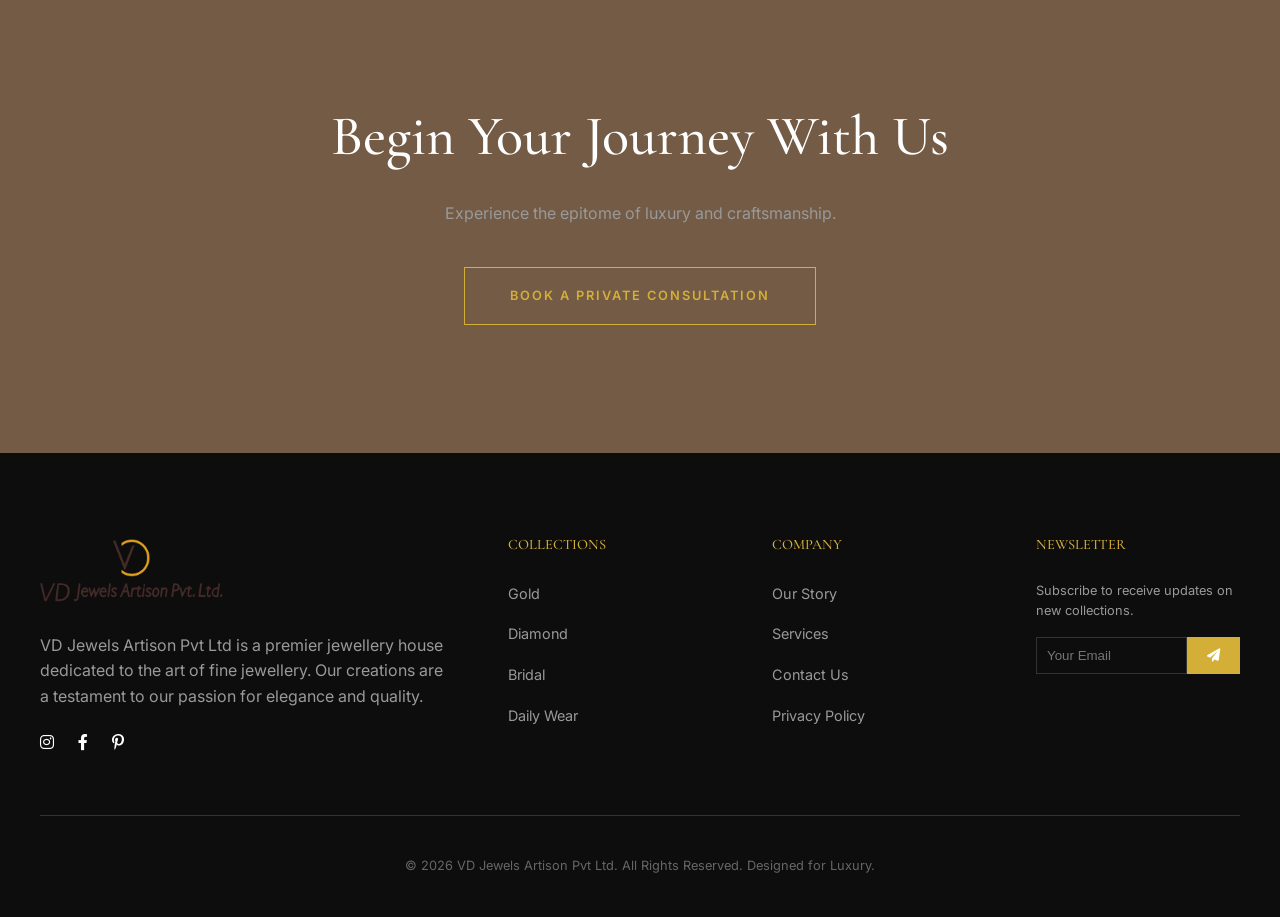
==== commit 37474658: "update index.html Update" ====
--- a/index.html
+++ b/index.html
@@ -355,19 +355,6 @@
         </div>
     </section>
 
-    <section class="section-padding testimonials fade-in">
-        <div class="container">
-            <div class="testimonial-card">
-                <p class="serif" style="font-size: 1.8rem; line-height: 1.5; color: var(--charcoal); margin-bottom: 40px;">
-                    "The level of detail and the sheer beauty of the necklace I purchased from VD Jewels is unparalleled. It truly feels like a work of art."
-                </p>
-                <div class="testimonial-author" style="font-weight: 500; letter-spacing: 3px; color: var(--accent-gold);">
-                    — SOPHIA LOREN, PRIVATE COLLECTOR
-                </div>
-            </div>
-        </div>
-    </section>
-
     <section class="section-padding fade-in cta-section" style="color: white;">
         <div class="container text-center">
             <h2 class="section-title" style="color: white;">Begin Your Journey With Us</h2>
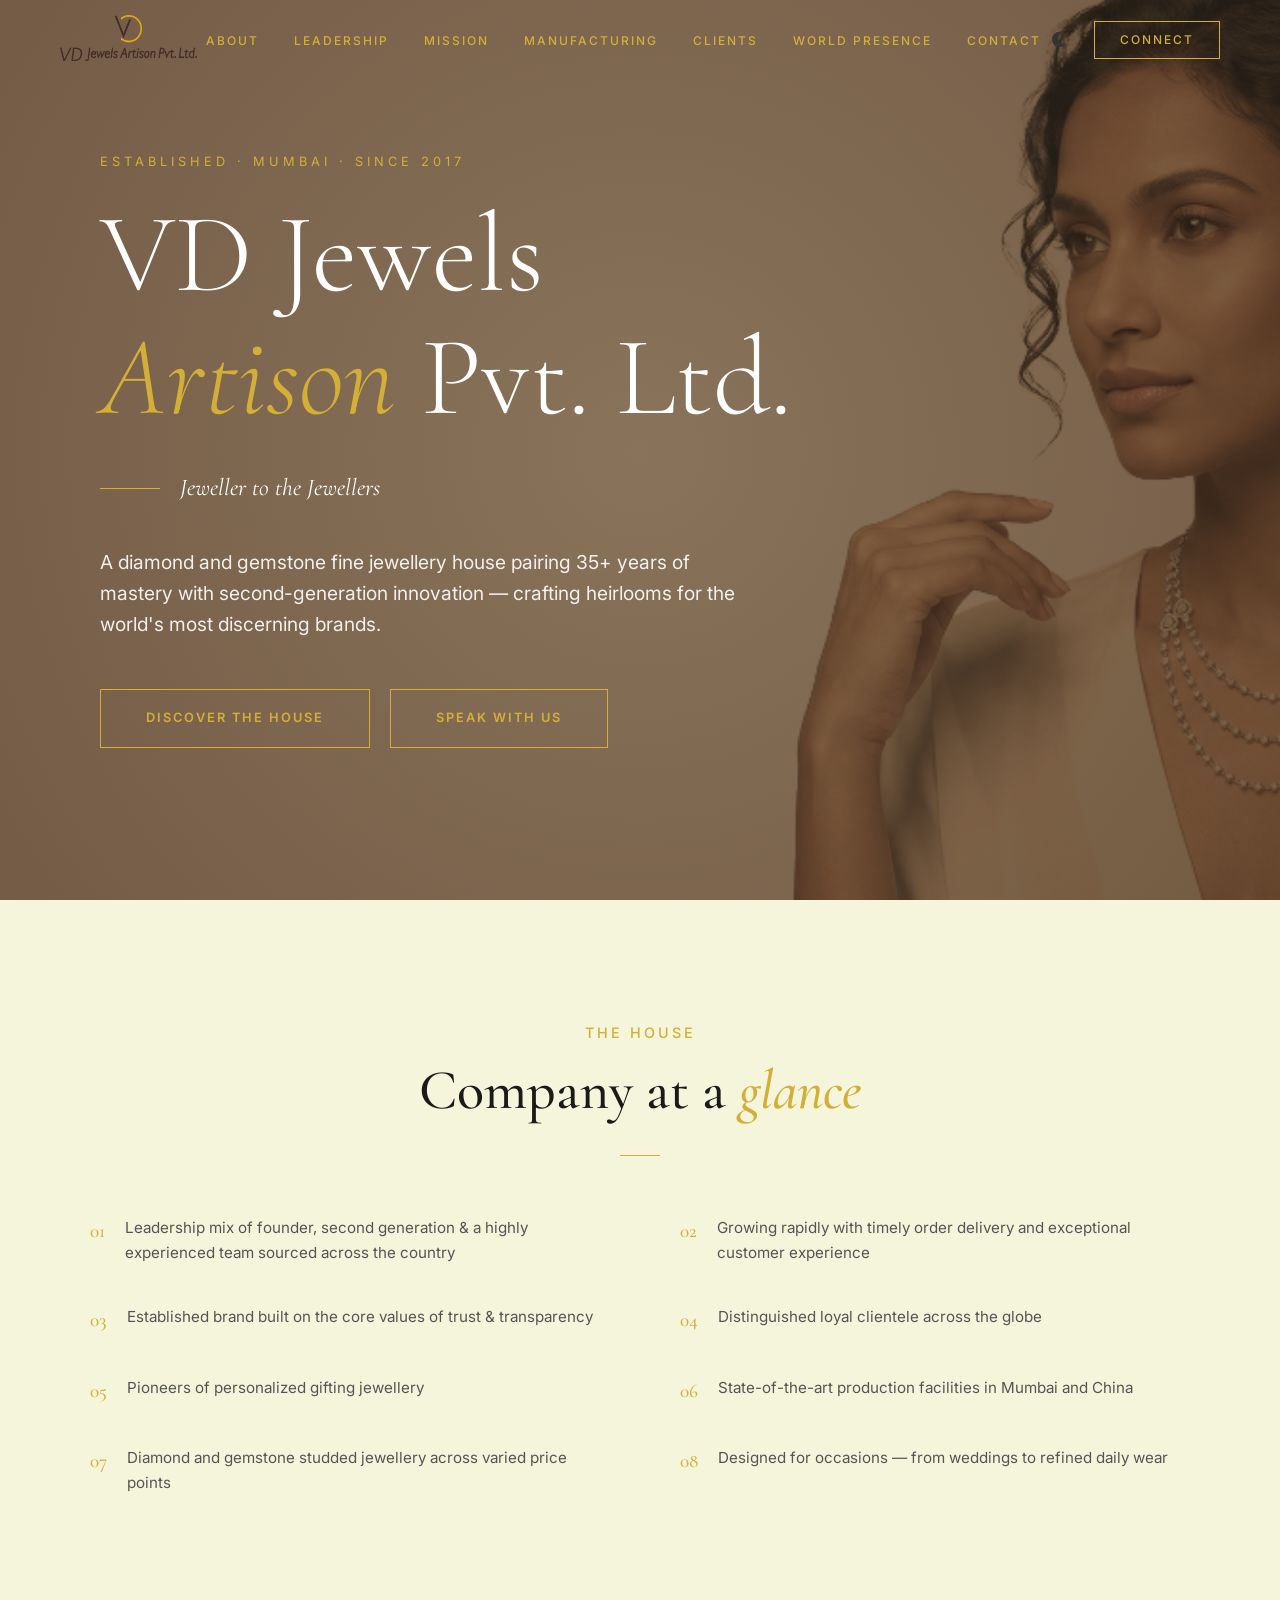
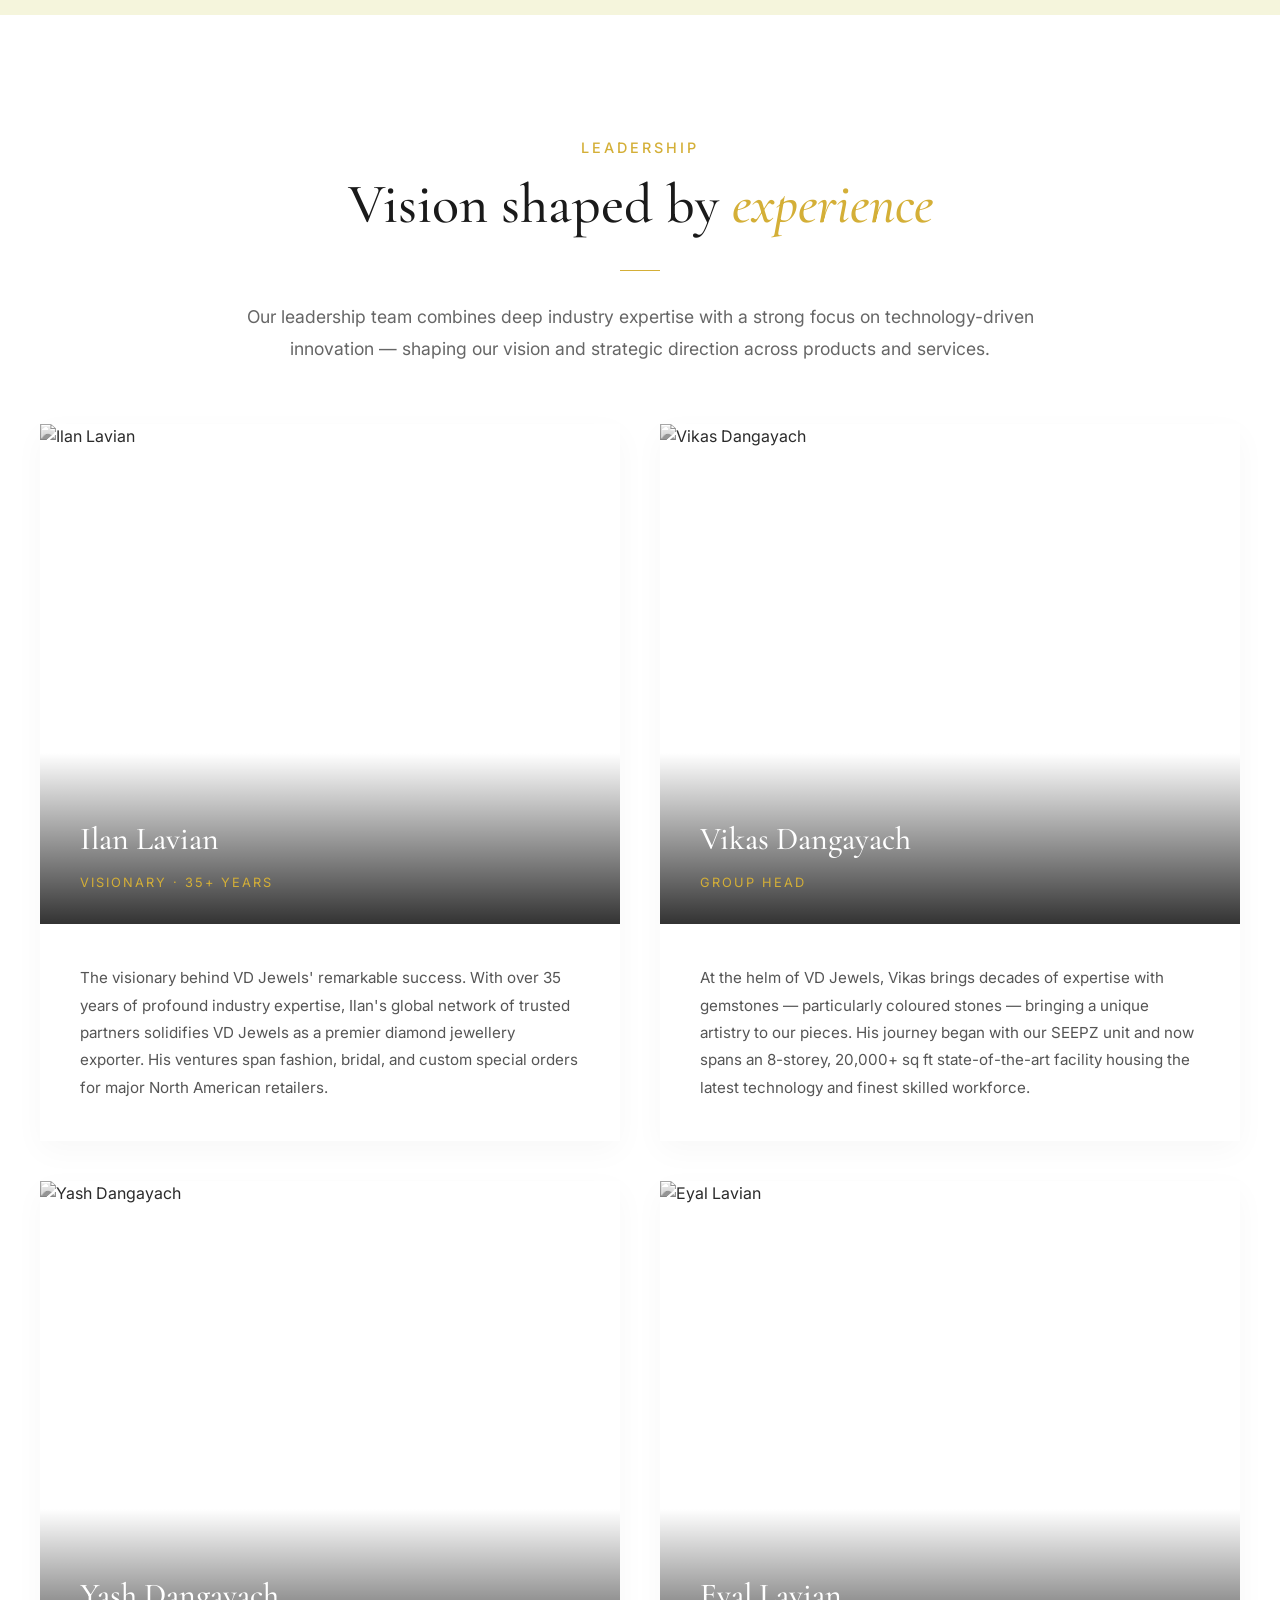
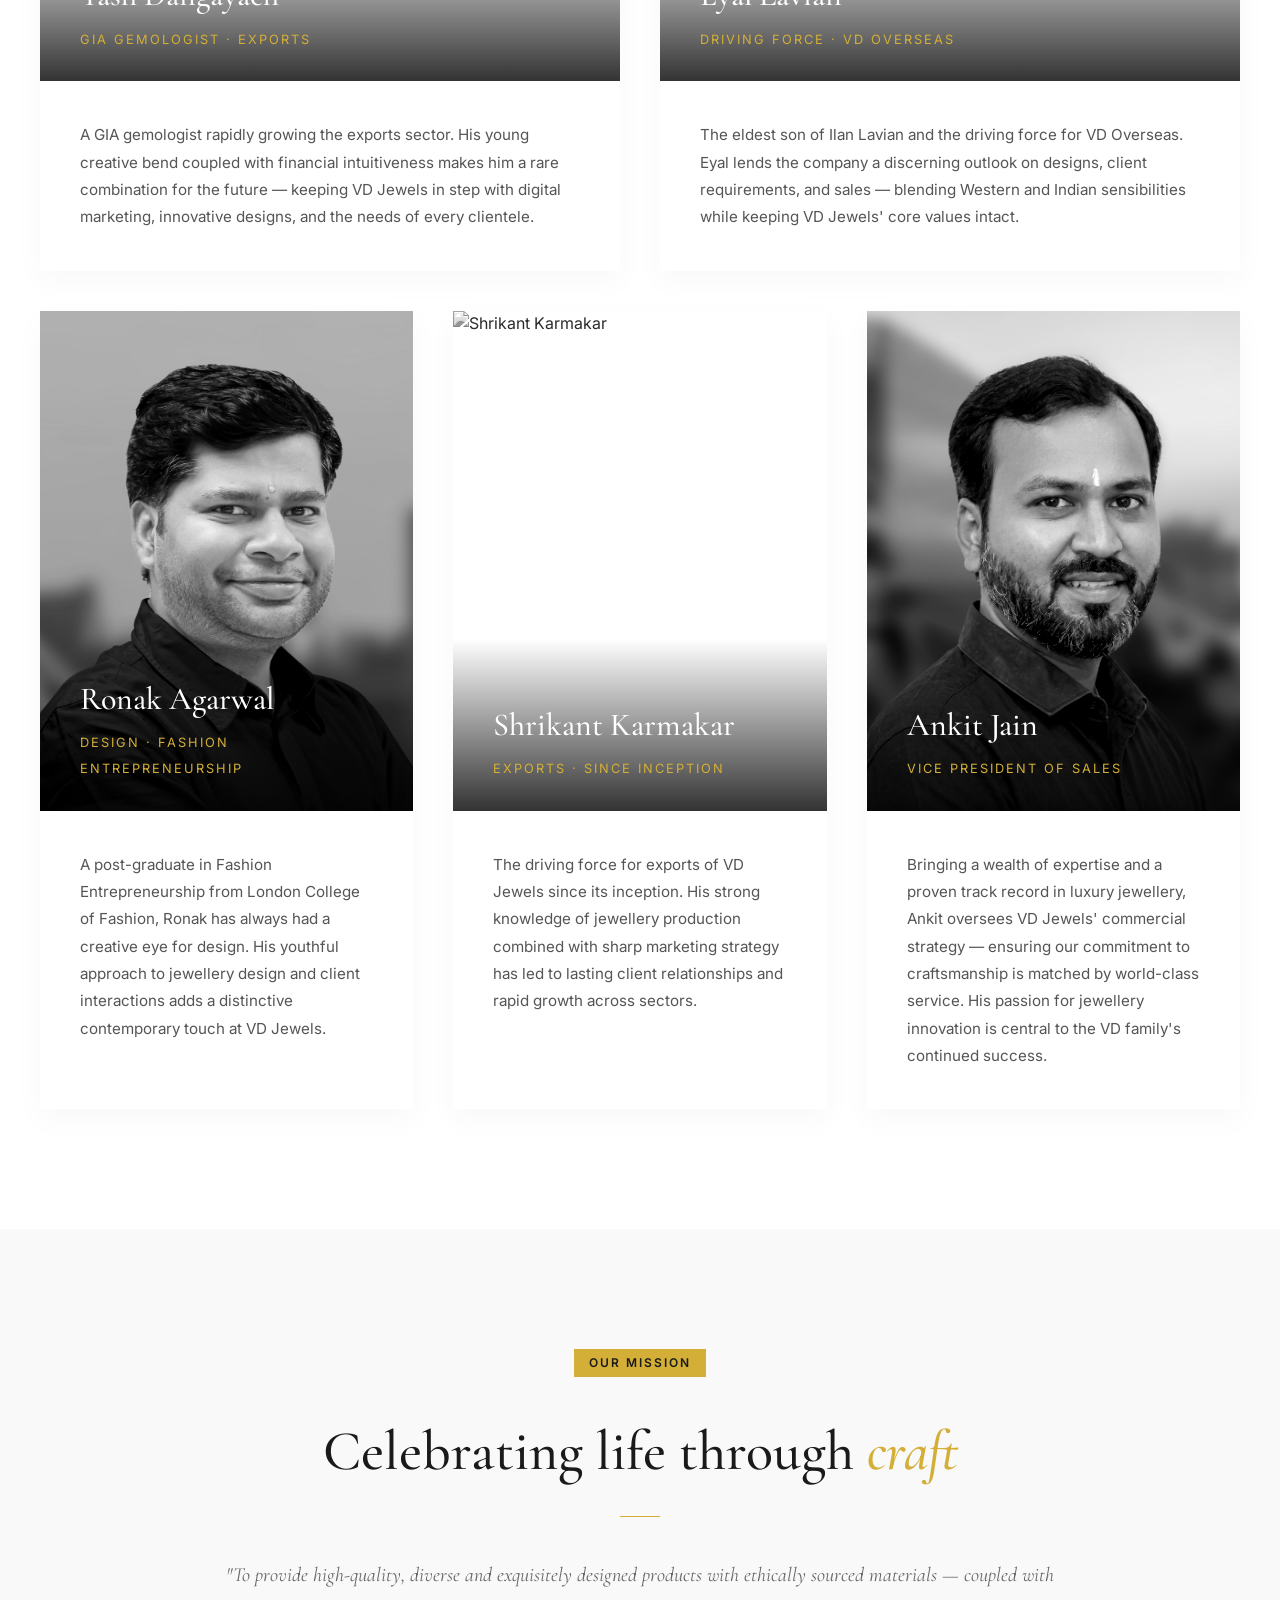
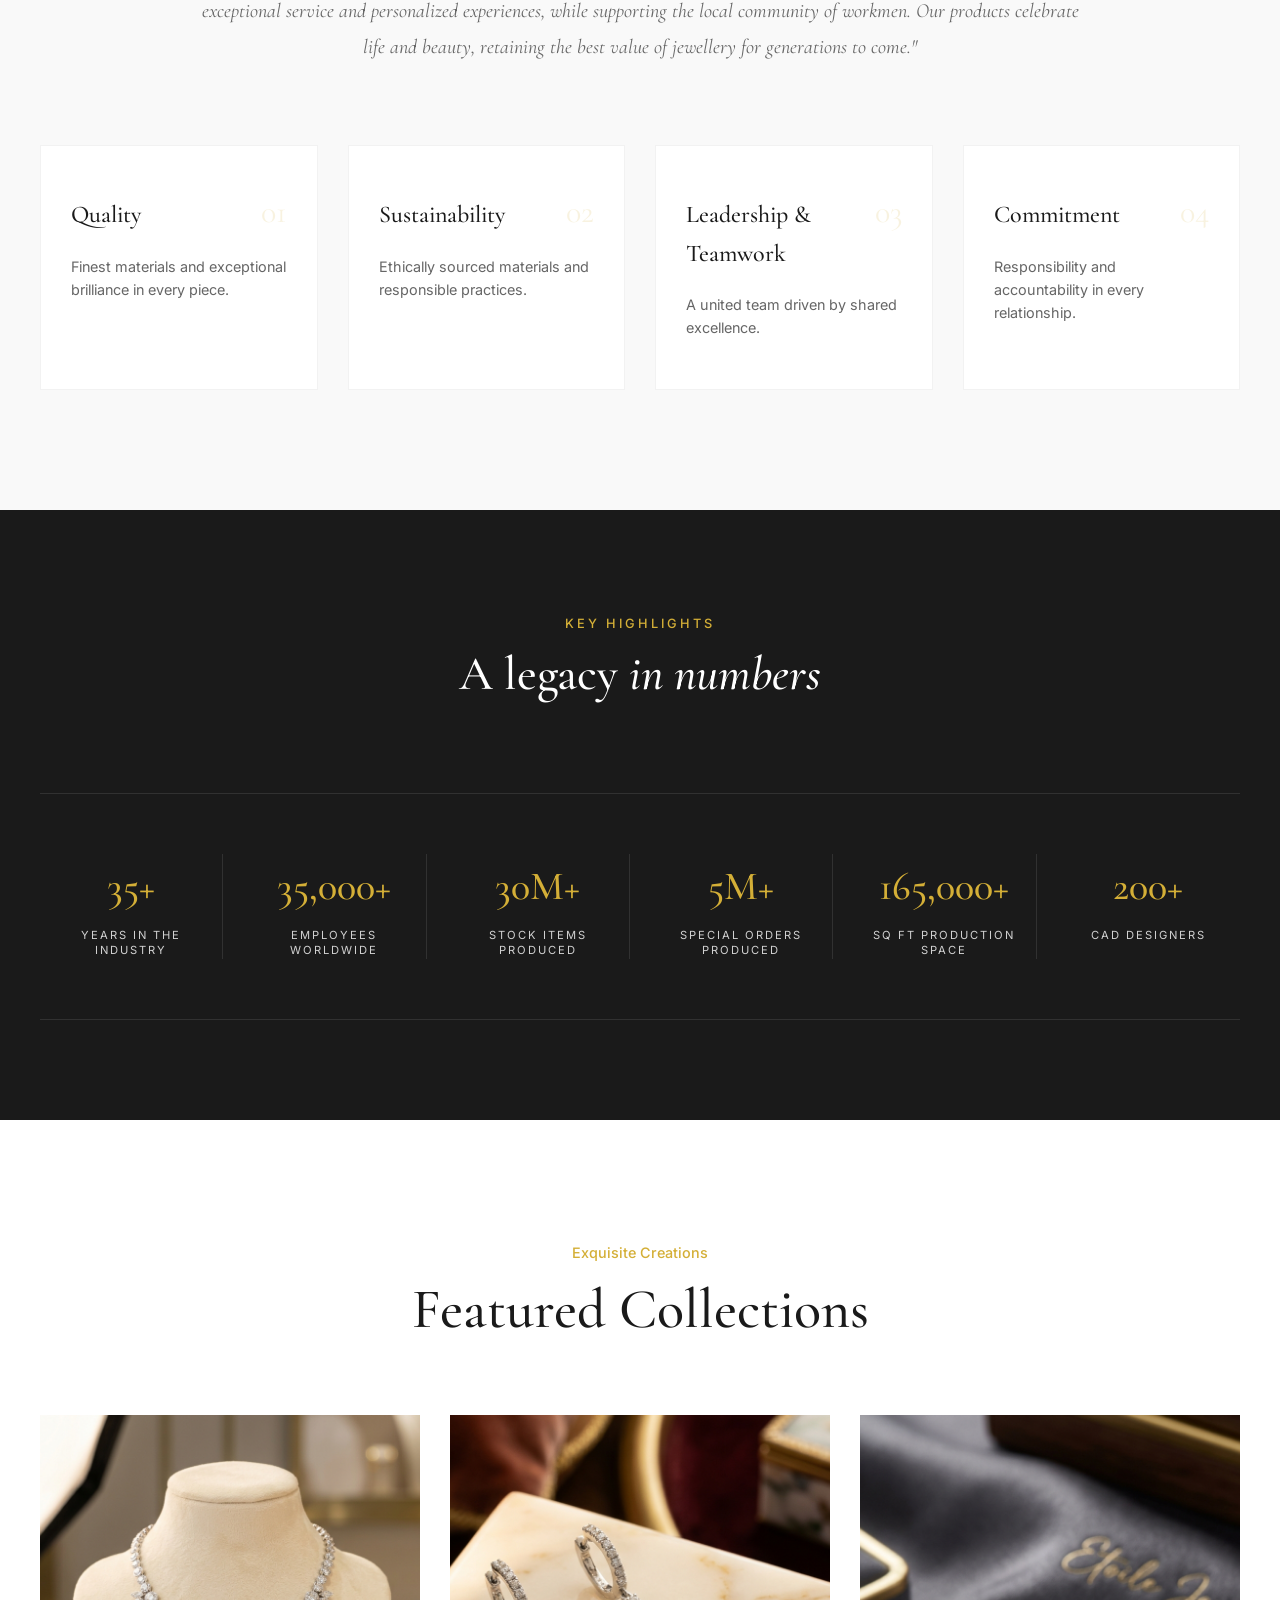
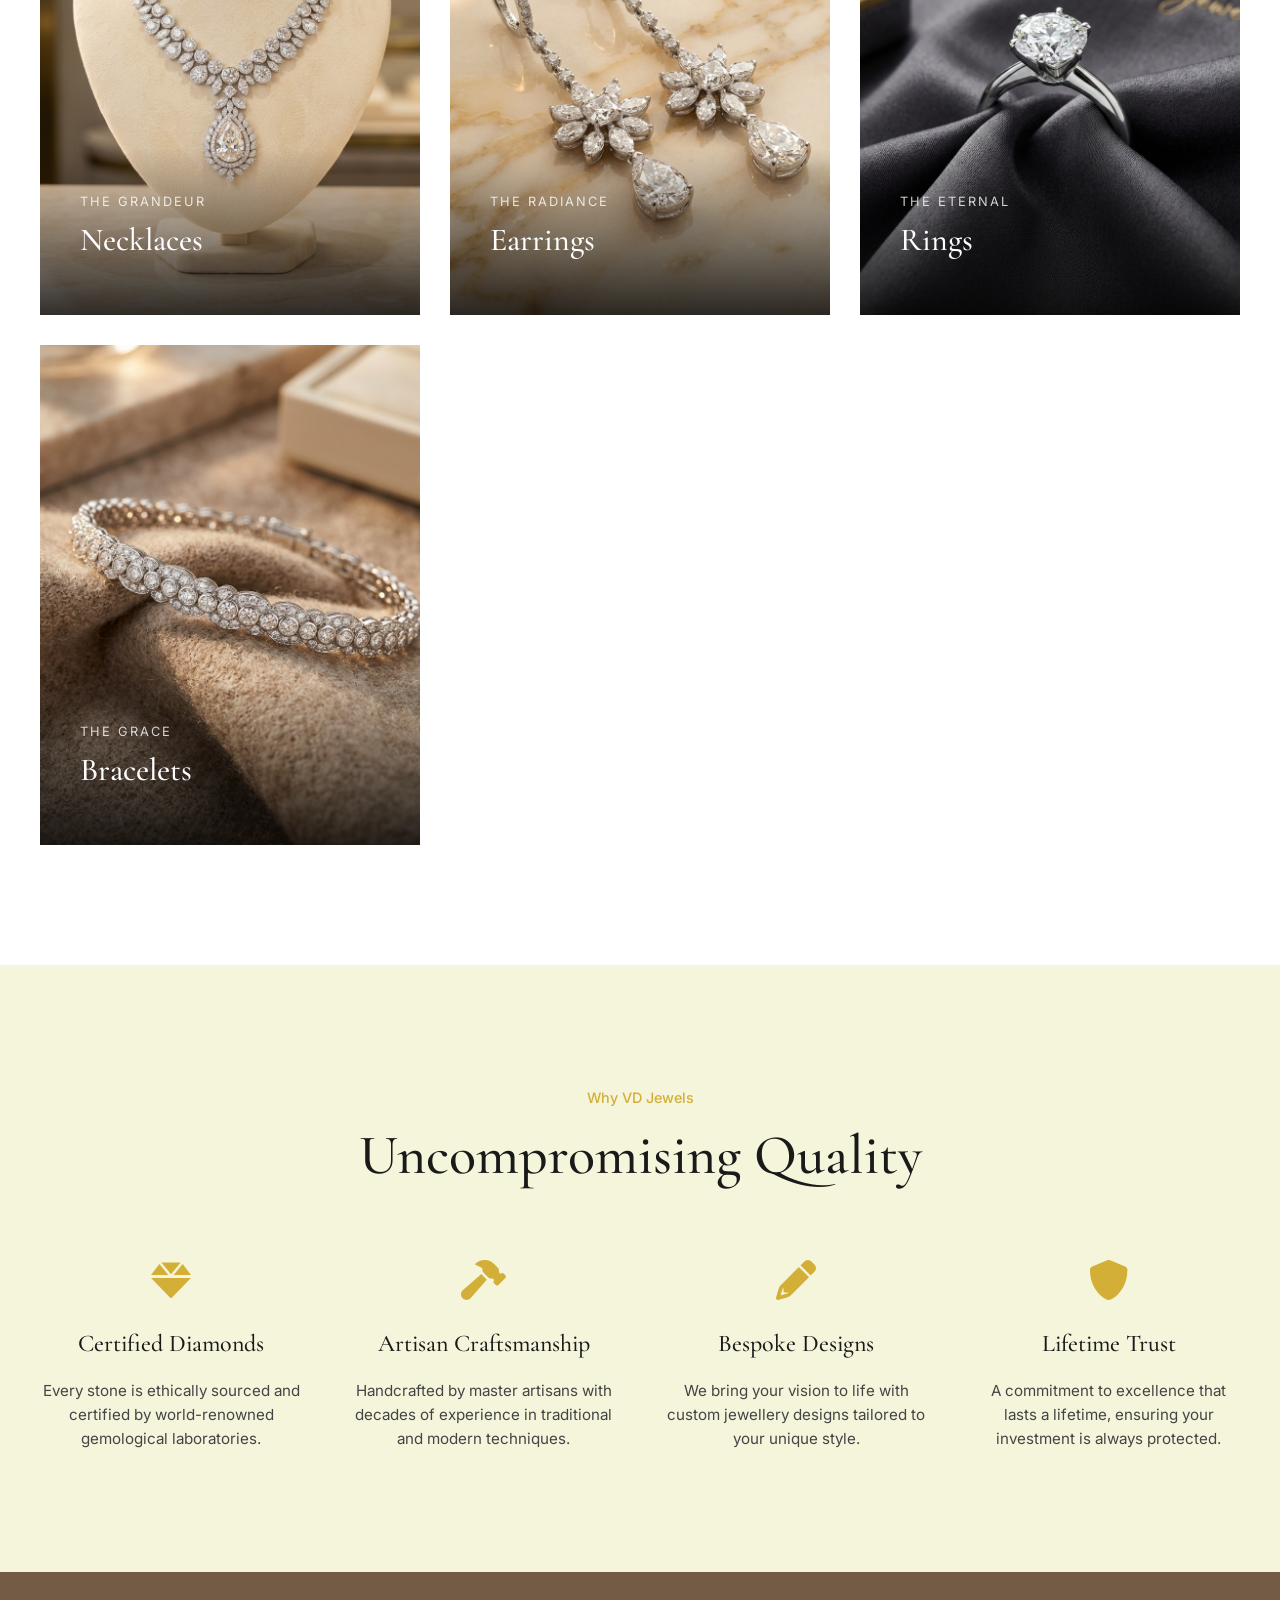
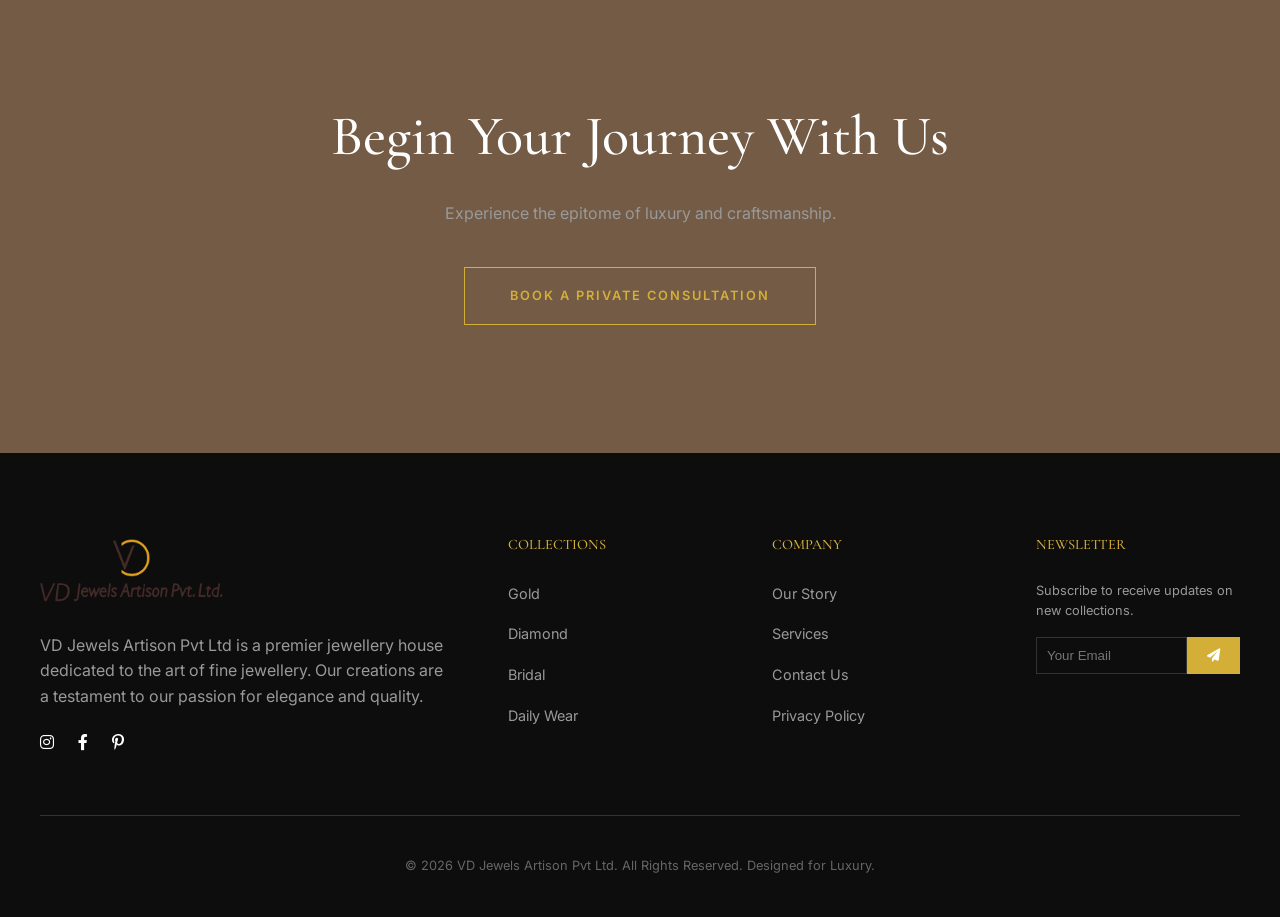
==== commit 37c209b2: "Update index.html Update" ====
--- a/index.html
+++ b/index.html
@@ -328,7 +328,7 @@
         <div class="container">
             <div class="text-center">
                 <span class="section-subtitle">Why VD Jewels</span>
-                <h2 class="section-title" style="color: white;">Uncompromising Quality</h2>
+                <h2 class="section-title">Uncompromising Quality</h2>
             </div>
             <div class="features-grid" style="margin-top: 60px;">
                 <div class="feature-item">
--- a/index.css
+++ b/index.css
@@ -926,6 +926,14 @@
 
 body:not(.dark-mode) .features {
     background-color: var(--warm-beige) !important;
+    color: var(--charcoal) !important;
+}
+body:not(.dark-mode) .features .section-title,
+body:not(.dark-mode) .features h3 {
+    color: var(--charcoal) !important;
+}
+body:not(.dark-mode) .features p {
+    color: #444444 !important;
 }
 
 body:not(.dark-mode) .testimonials {
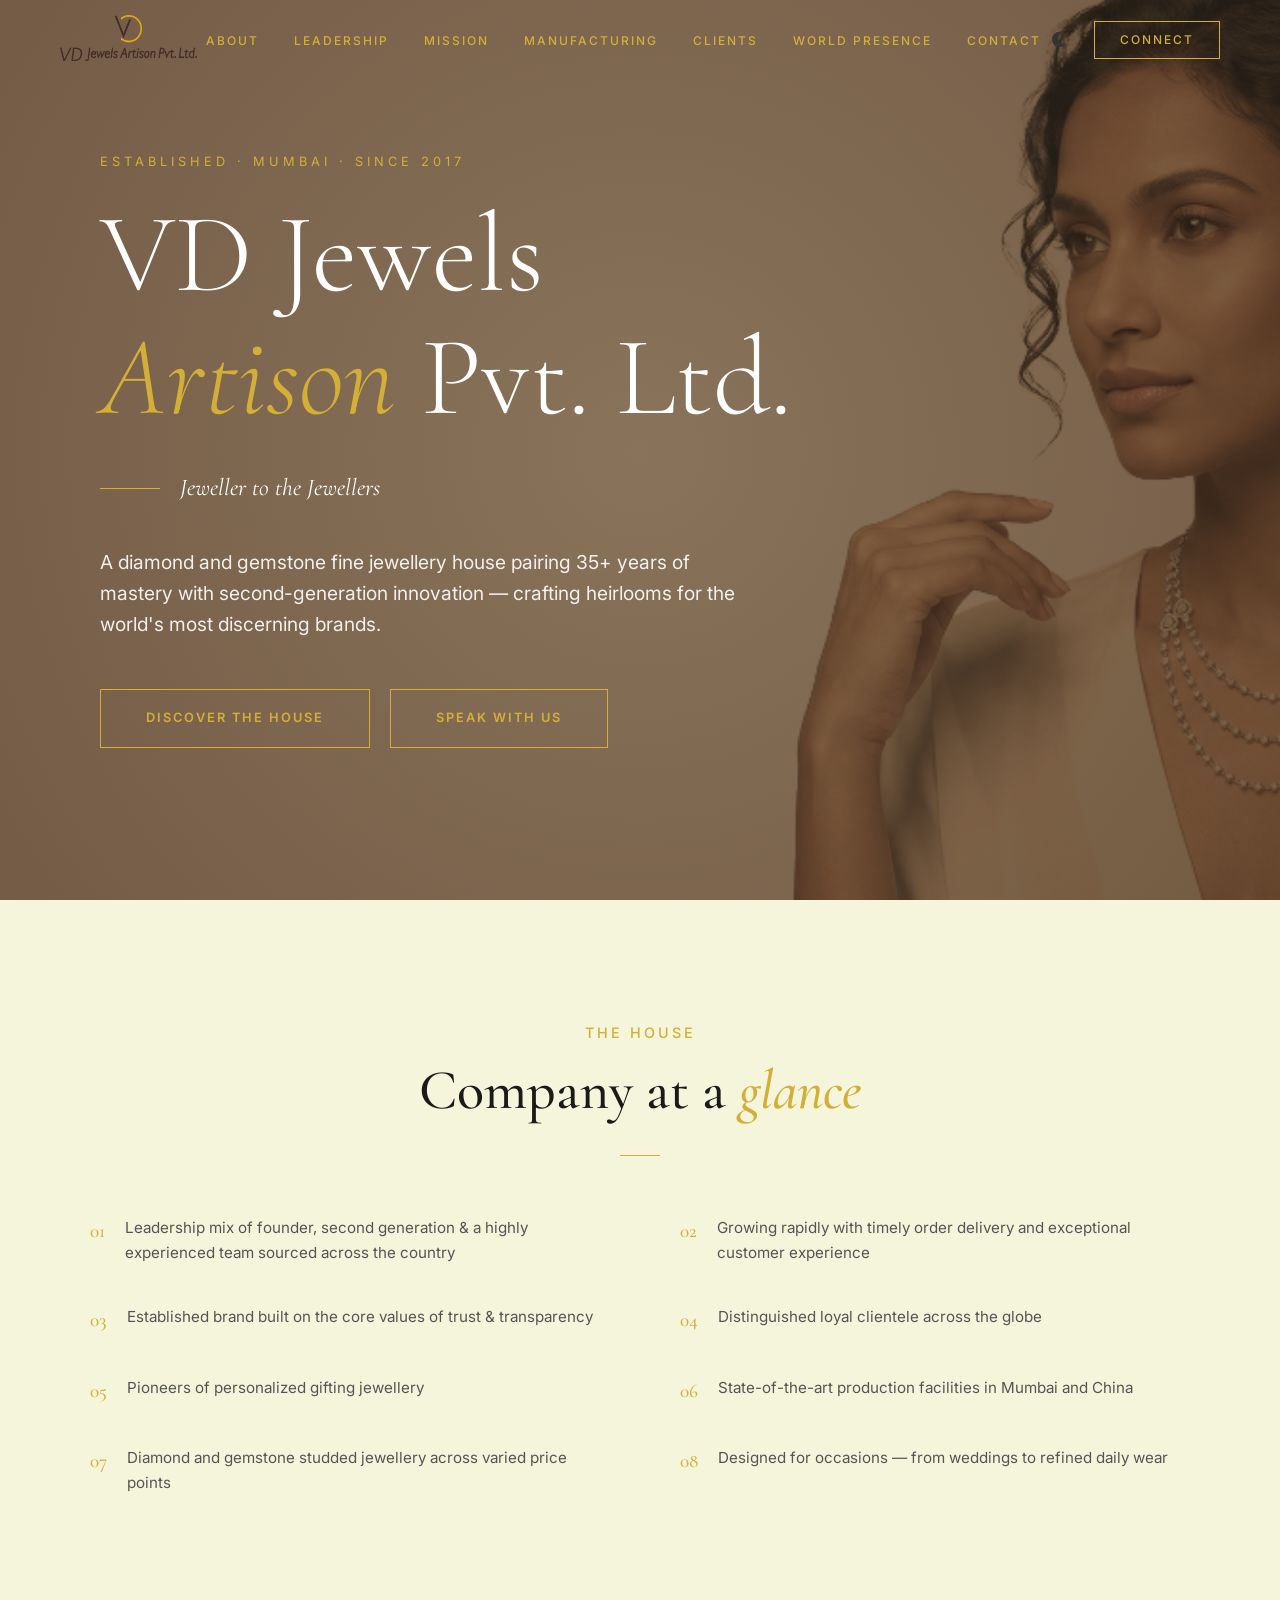
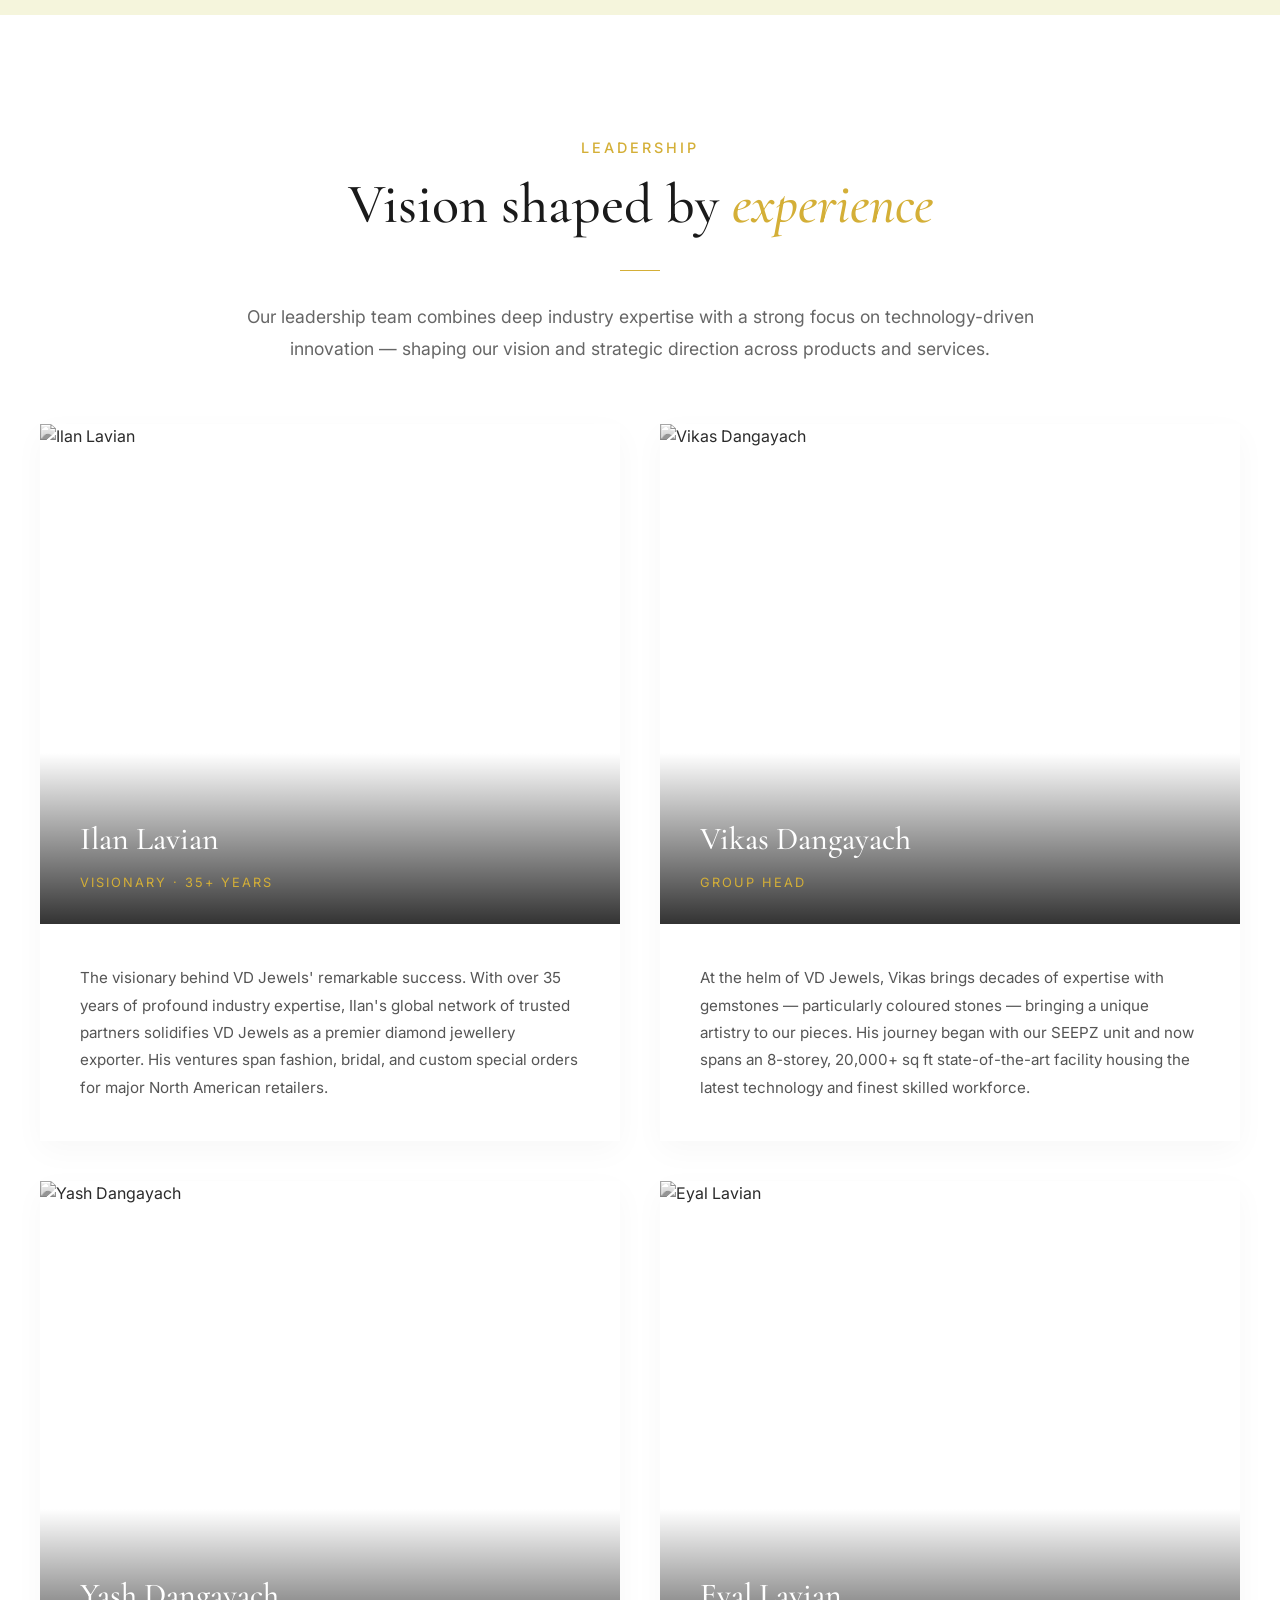
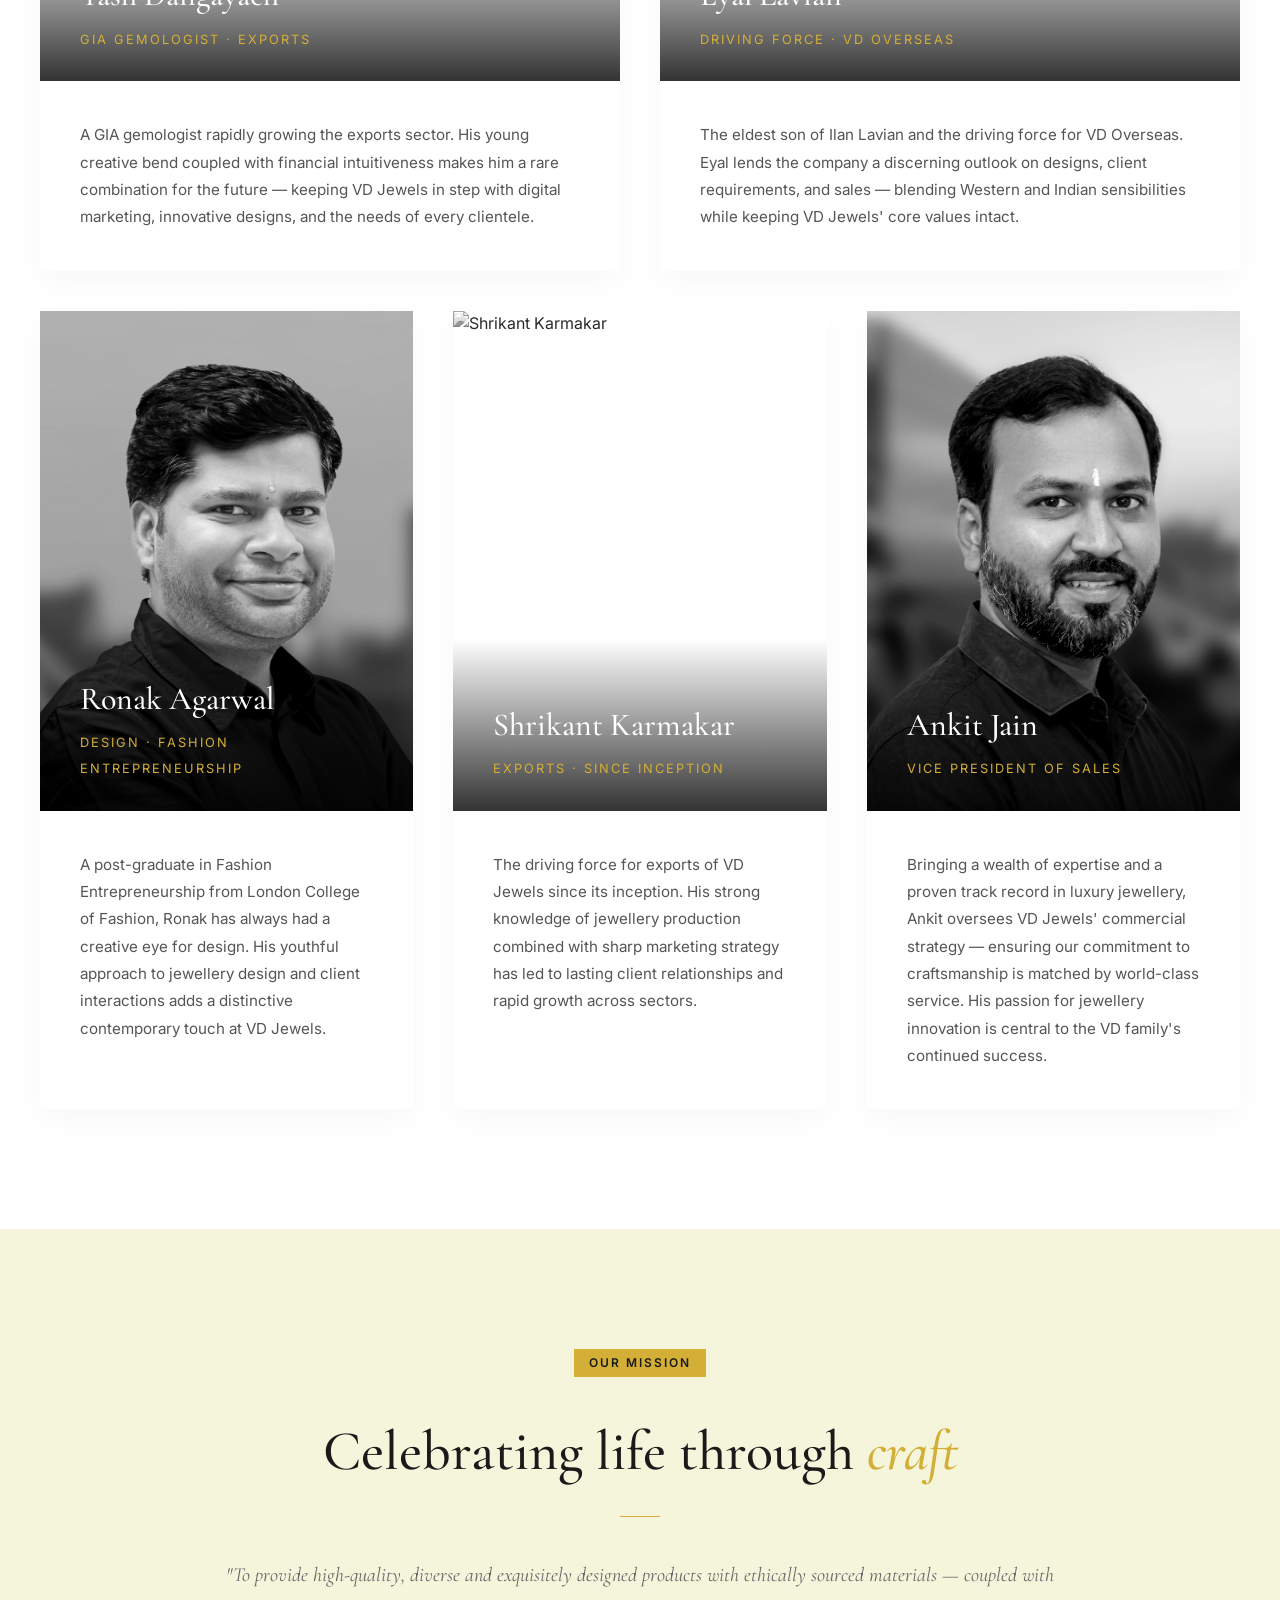
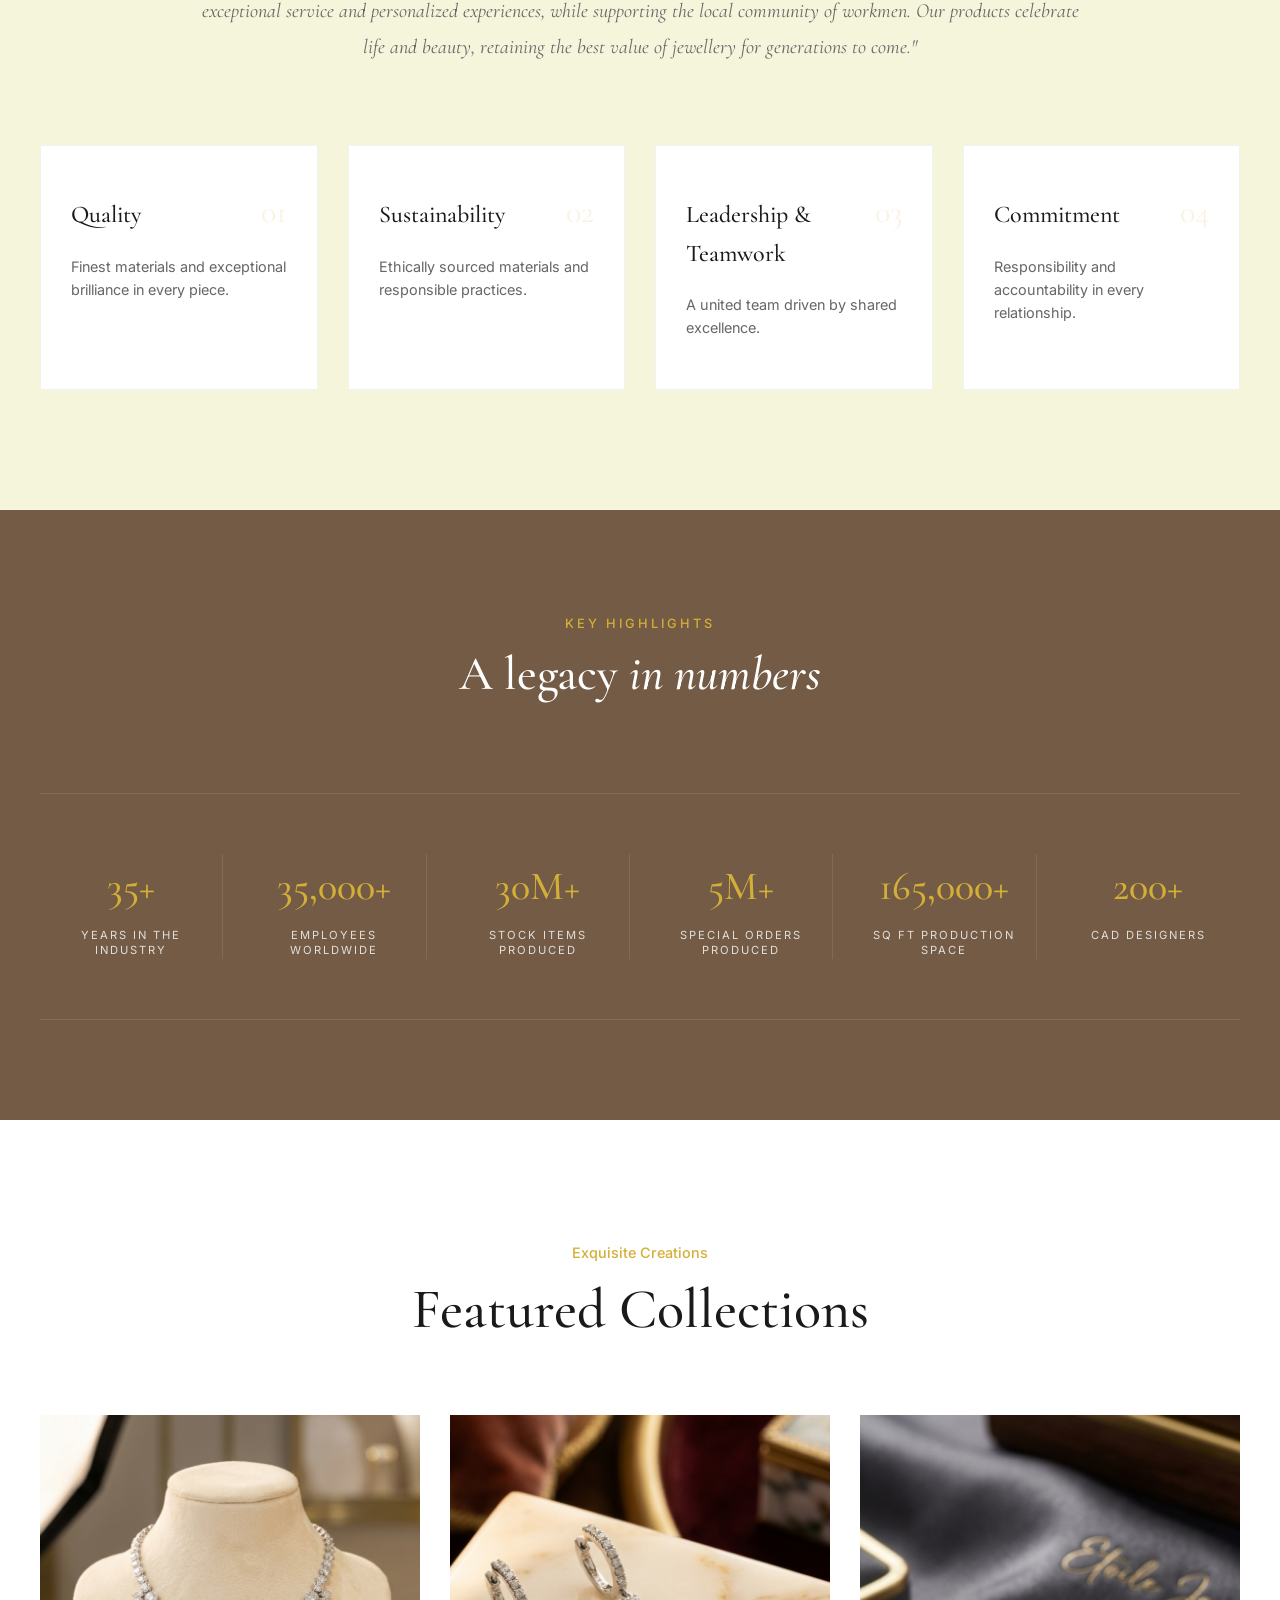
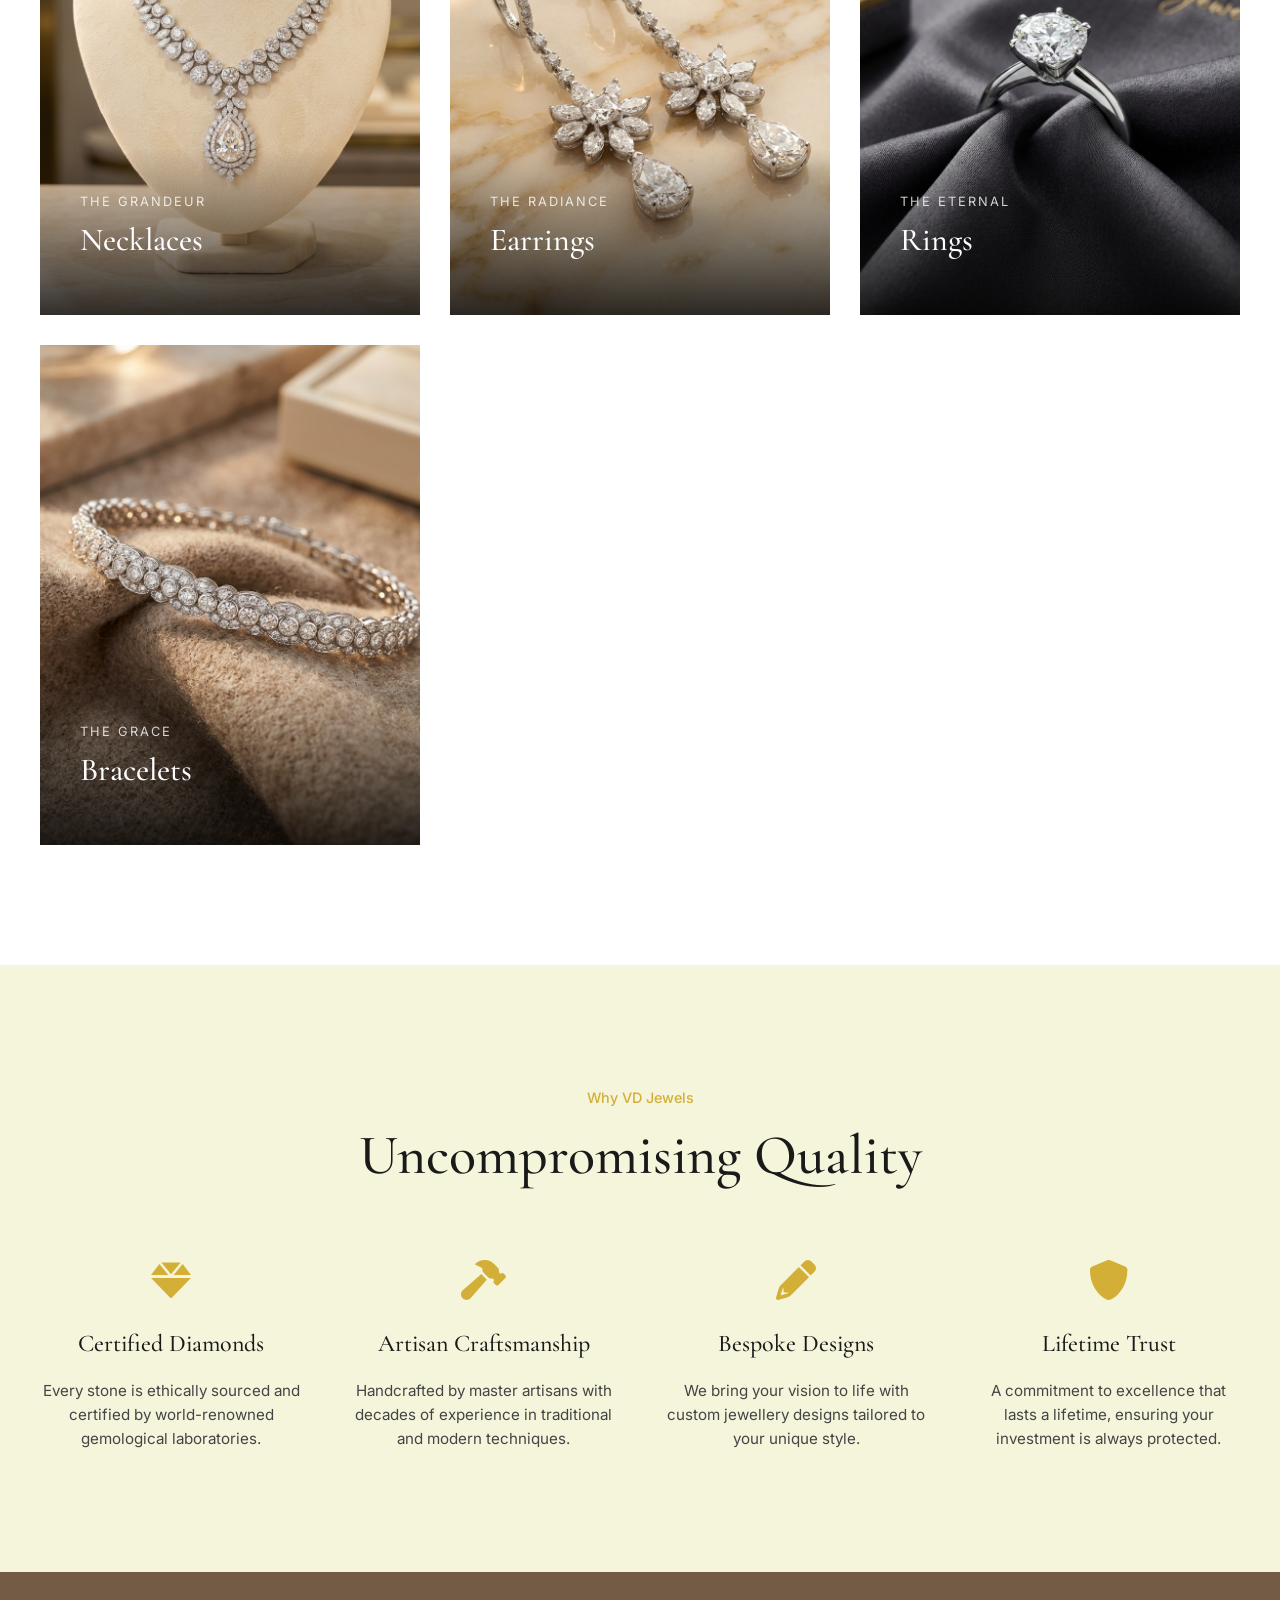
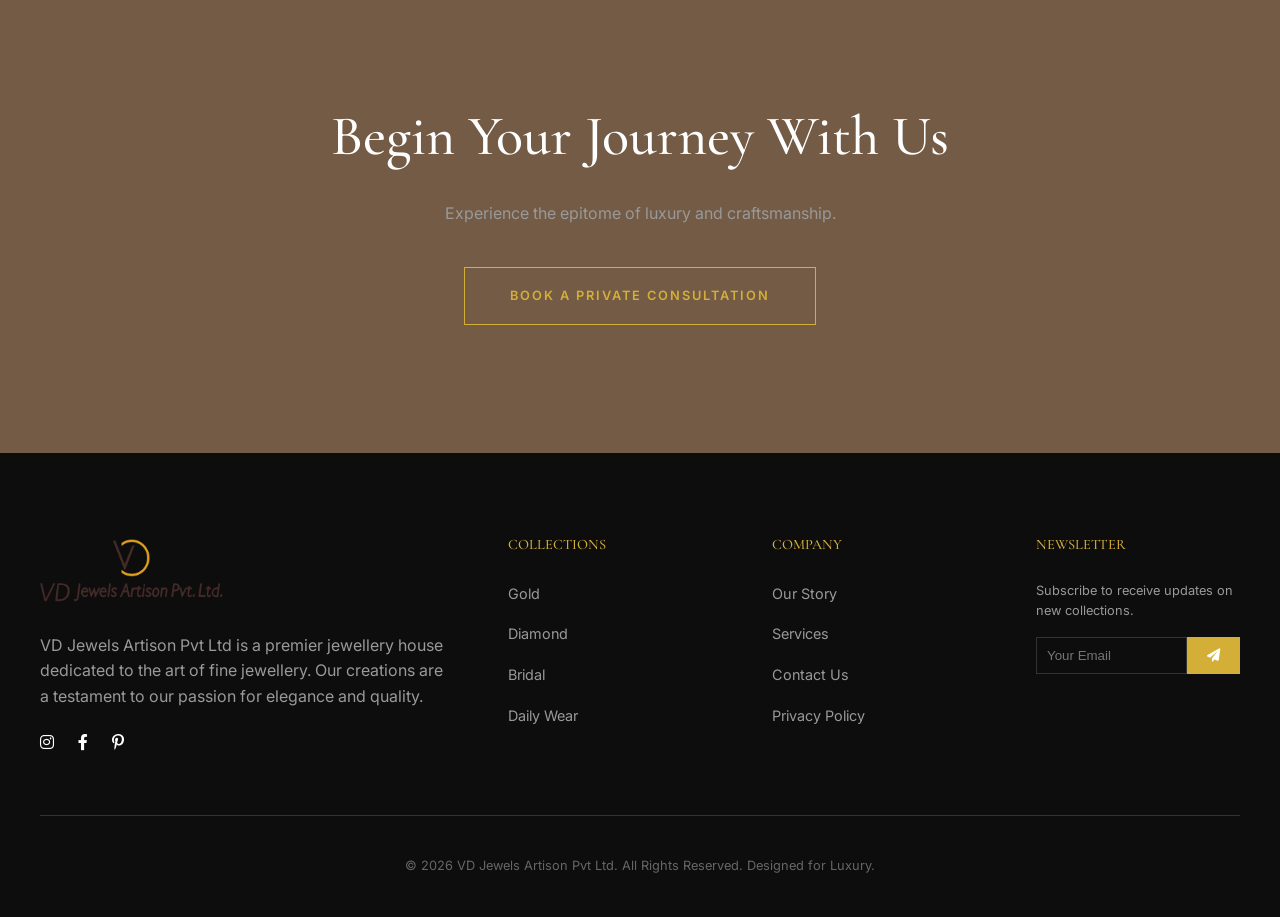
==== commit 17aa26f6: "Fixed mobile hero image and leadership photos update" ====
--- a/index.html
+++ b/index.html
@@ -165,7 +165,7 @@
                 <!-- Leader 5 -->
                 <div class="leader-card">
                     <div class="leader-img-wrapper">
-                        <img src="assets/Rounak Agarwal.png" alt="Ronak Agarwal">
+                        <img src="assets/Rounak%20Agarwal.png" alt="Ronak Agarwal">
                         <div class="leader-info-overlay">
                             <h3 class="serif">Ronak Agarwal</h3>
                             <span class="leader-role">DESIGN · FASHION ENTREPRENEURSHIP</span>
@@ -179,7 +179,7 @@
                 <!-- Leader 6 -->
                 <div class="leader-card">
                     <div class="leader-img-wrapper">
-                        <img src="assets/Shrikant Karmakar.png" alt="Shrikant Karmakar">
+                        <img src="assets/Shrikant%20Karmakar.png" alt="Shrikant Karmakar">
                         <div class="leader-info-overlay">
                             <h3 class="serif">Shrikant Karmakar</h3>
                             <span class="leader-role">EXPORTS · SINCE INCEPTION</span>
@@ -193,7 +193,7 @@
                 <!-- Leader 7 -->
                 <div class="leader-card">
                     <div class="leader-img-wrapper">
-                        <img src="assets/Ankit Jain.png" alt="Ankit Jain">
+                        <img src="assets/Ankit%20Jain.png" alt="Ankit Jain">
                         <div class="leader-info-overlay">
                             <h3 class="serif">Ankit Jain</h3>
                             <span class="leader-role">VICE PRESIDENT OF SALES</span>
--- a/index.css
+++ b/index.css
@@ -627,11 +627,34 @@
 }
 
 @media (max-width: 768px) {
-    .nav-links {
-        display: none;
+    .nav-links, .new-strip-nav .strip-links {
+        display: none !important;
     }
     .container {
         padding: 0 20px;
+    }
+    .strip-container {
+        padding: 0 20px;
+    }
+    .hero-content {
+        padding-left: 0;
+        padding: 0 20px;
+    }
+    .hero-img {
+        width: 100%;
+        right: 0;
+        object-position: 70% top;
+        opacity: 0.4;
+    }
+    .hero-buttons {
+        flex-direction: column;
+        gap: 15px;
+    }
+    .hero-tagline {
+        font-size: 1.2rem;
+    }
+    .hero-description {
+        font-size: 1rem;
     }
     .footer-content {
         grid-template-columns: 1fr;
@@ -833,6 +856,22 @@
     }
 }
 
+@media (max-width: 480px) {
+    .stats-grid-v2 {
+        grid-template-columns: 1fr;
+        gap: 30px;
+    }
+    .stat-v2 {
+        border-right: none;
+        border-bottom: 1px solid rgba(255,255,255,0.1);
+        padding: 0 0 30px 0;
+    }
+    .stat-v2:last-child {
+        border-bottom: none;
+        padding-bottom: 0;
+    }
+}
+
 /* Company at a Glance Section */
 .company-glance-section {
     background: #FAFAFA;
@@ -912,11 +951,11 @@
 }
 
 body:not(.dark-mode) .mission-section {
-    background-color: #F9F9F9 !important;
+    background-color: var(--warm-beige) !important;
 }
 
 body:not(.dark-mode) .legacy-stats {
-    background-color: var(--charcoal) !important; /* Dark contrast */
+    background-color: #735b45 !important;
     color: var(--white) !important;
 }
 
